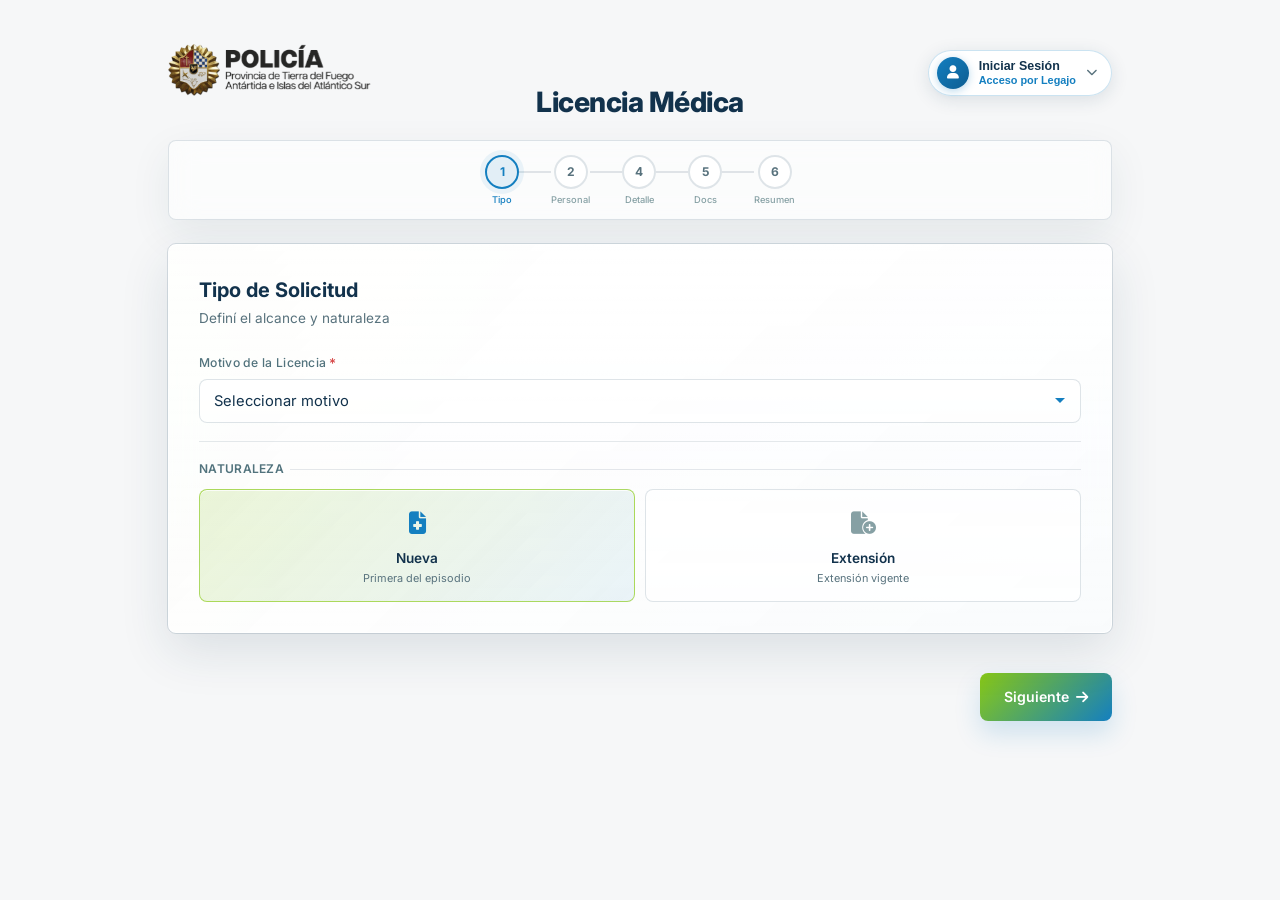
==== index_2.html @ b9293638 "feat: add user profile page and associated styles for managing authorized personnel" ====
<!DOCTYPE html>
<html lang="es">

<head>
    <meta charset="UTF-8">
    <meta name="viewport" content="width=device-width, initial-scale=1.0, maximum-scale=1.0, user-scalable=no">
    <title>Policia de Tierra del Fuego - Licencia Medica</title>
    <link rel="preconnect" href="https://fonts.googleapis.com">
    <link rel="preconnect" href="https://fonts.gstatic.com" crossorigin>
    <link
        href="https://fonts.googleapis.com/css2?family=Inter:ital,opsz,wght@0,14..32,100..900;1,14..32,100..900&display=swap"
        rel="stylesheet">
    <link rel="stylesheet" href="https://cdnjs.cloudflare.com/ajax/libs/font-awesome/6.5.0/css/all.min.css">
    <link rel="stylesheet" href="styles.css">
</head>

<body>
    <div class="bg-atm"></div>
    <div class="toast-c" id="toastC"></div>

    <div class="mod-ov" id="modOk">
        <div class="mod-bx">
            <div class="si"><i class="fas fa-check"></i></div>
            <h2>Solicitud Registrada</h2>
            <p>La licencia fue ingresada al sistema.</p>
            <div class="tr-num" id="trNum">LM-2025-00001</div>
            <p style="font-size:.75rem;margin-top:4px">Se notificará automáticamente al jefe de dependencia.</p>
            <button class="btn-p" onclick="resetApp()" style="width:100%;justify-content:center;margin-top:16px"><i
                    class="fas fa-plus"></i> Nueva Solicitud</button>
        </div>
    </div>

    <!-- ═══ MODAL LOGIN ═══ -->
    <div class="login-ov" id="modLogin">
        <div class="login-card">
            <div class="login-badge">
                <img src="img/escudo_oro.png" alt="Escudo Policía TDF">
            </div>
            <h2 style="font-size:1.3rem;font-weight:700;margin-bottom:4px">Acceso al Sistema</h2>
            <p style="font-size:0.8rem;color:var(--fg-muted);margin-bottom:20px">Policía de Tierra del Fuego</p>

            <form onsubmit="doLogin(event)" style="display:flex;flex-direction:column;gap:14px">
                <div class="fg" style="text-align:left">
                    <label>Número de Legajo <span class="rq">*</span></label>
                    <input type="text" id="loginLeg" placeholder="Ej: 12345" maxlength="8" inputmode="numeric" required>
                </div>
                <div class="fg" style="text-align:left">
                    <label>Contraseña <span class="rq">*</span></label>
                    <input type="password" id="loginPass" placeholder="••••••••" required>
                </div>
                <button type="submit" class="btn-p" style="width:100%;justify-content:center;margin-top:6px">
                    <i class="fas fa-right-to-bracket"></i> Iniciar Sesión
                </button>
            </form>

            <div class="divider" style="margin:18px 0 14px"></div>

            <button class="btn-s" onclick="demoLogin()" style="width:100%;justify-content:center;font-size:0.8rem">
                <i class="fas fa-bolt" style="color:var(--gold)"></i> Acceso Rápido Demo (Legajo 12345)
            </button>
            <button onclick="closeLoginModal()"
                style="background:transparent;border:none;color:var(--fg-muted);font-size:0.75rem;margin-top:12px;cursor:pointer">
                Continuar sin iniciar sesión
            </button>
        </div>
    </div>

    <!-- ═══ MODAL CAMBIAR CONTRASEÑA ═══ -->
    <div class="mod-ov" id="modPassword">
        <div class="mod-bx">
            <div class="mod-head">
                <h3><i class="fas fa-key" style="color:var(--gold)"></i> Cambiar Contraseña</h3>
                <button class="mod-close" onclick="closePasswordModal()"><i class="fas fa-times"></i></button>
            </div>
            <form onsubmit="savePassword(event)" style="display:flex;flex-direction:column;gap:12px;text-align:left">
                <div class="fg">
                    <label>Contraseña Actual <span class="rq">*</span></label>
                    <input type="password" id="pwCurr" required placeholder="••••••••">
                </div>
                <div class="fg">
                    <label>Nueva Contraseña <span class="rq">*</span></label>
                    <input type="password" id="pwNew" required placeholder="Mínimo 6 caracteres">
                </div>
                <div class="fg">
                    <label>Confirmar Nueva Contraseña <span class="rq">*</span></label>
                    <input type="password" id="pwConf" required placeholder="Repetir contraseña">
                </div>
                <div style="display:flex;gap:10px;justify-content:flex-end;margin-top:8px">
                    <button type="button" class="btn-s" onclick="closePasswordModal()">Cancelar</button>
                    <button type="submit" class="btn-p"><i class="fas fa-check"></i> Actualizar</button>
                </div>
            </form>
        </div>
    </div>

    <!-- ═══ MODAL MIS SOLICITUDES ═══ -->
    <div class="mod-ov" id="modRequests">
        <div class="mod-bx mod-lg">
            <div class="mod-head">
                <h3><i class="fas fa-folder-open" style="color:var(--gold)"></i> Mis Solicitudes de Licencia</h3>
                <button class="mod-close" onclick="closeMyRequestsModal()"><i class="fas fa-times"></i></button>
            </div>
            <p style="font-size:0.8rem;color:var(--fg-muted)">Historial de licencias tramitadas por tu legajo.</p>
            <div class="req-list" id="reqListContainer">
                <!-- Se puebla dinámicamente -->
            </div>
            <div style="display:flex;justify-content:flex-end;margin-top:16px">
                <button class="btn-s" onclick="closeMyRequestsModal()">Cerrar</button>
            </div>
        </div>
    </div>

    <div class="app">
        <header class="hdr">
            <!-- Izquierda: Escudo Policial -->
            <div class="hdr-left">
                <div class="hdr-shield">
                    <img src="img/escudo_oro.png" alt="Policía de Tierra del Fuego" class="shield-img">
                </div>
            </div>

            <!-- Centro: Título Licencia Médica -->
            <div class="hdr-center">
                <h1 class="hdr-title">Licencia Médica</h1>
            </div>

            <!-- Derecha: Botón de Usuario / Iniciar Sesión -->
            <div class="hdr-right">
                <div class="user-top-bar">
                    <button class="user-btn" id="btnUserMenu" onclick="toggleUserDropdown()"
                        aria-label="Menú de Usuario">
                        <div class="user-avatar" id="hdrUserAvatar"><i class="fas fa-user"></i></div>
                        <div class="user-info-text">
                            <span class="user-name" id="hdrUserName">Iniciar Sesión</span>
                            <span class="user-leg" id="hdrUserLeg">Acceso por Legajo</span>
                        </div>
                        <i class="fas fa-chevron-down user-arrow"></i>
                    </button>
                    <div class="user-dropdown" id="userDropdown">
                        <div class="ud-header">
                            <div class="ud-name" id="udName">Sin sesión activa</div>
                            <div class="ud-leg" id="udLeg">Ingresá tu legajo</div>
                        </div>
                        <div id="udMenuLogged" style="display:none">
                            <button class="ud-item" onclick="openPasswordModal()"><i class="fas fa-key"></i> Cambiar
                                Contraseña</button>
                            <button class="ud-item" onclick="openMyRequestsModal()"><i class="fas fa-folder-open"></i>
                                Mis
                                Solicitudes</button>
                            <div class="ud-divider"></div>
                            <button class="ud-item logout" onclick="doLogout()"><i
                                    class="fas fa-right-from-bracket"></i>
                                Cerrar Sesión</button>
                        </div>
                        <div id="udMenuGuest">
                            <button class="ud-item" onclick="openLoginModal()"><i class="fas fa-right-to-bracket"></i>
                                Iniciar Sesión</button>
                        </div>
                    </div>
                </div>
            </div>
        </header>

        <!-- Barra progreso mobile -->
        <div class="prog-bar" id="progBar">
            <div class="prog-top">
                <span class="prog-step" id="pS"><i class="fas fa-clipboard-list"></i> Tipo de Solicitud</span>
                <span class="prog-total" id="pT">1 / 6</span>
            </div>
            <div class="prog-track">
                <div class="prog-fill" id="pF" style="width:16.66%"></div>
            </div>
        </div>

        <!-- Stepper desktop -->
        <nav class="stepper" id="stepper" aria-label="Pasos">
            <div class="st-i act" data-step="1">
                <div class="st-c">1</div><span class="st-l">Tipo</span>
            </div>
            <div class="st-ln" data-line="1"></div>
            <div class="st-i" data-step="2">
                <div class="st-c">2</div><span class="st-l">Personal</span>
            </div>
            <div class="st-ln hid" data-line="2" id="lnTer"></div>
            <div class="st-i hid" data-step="3" id="sTer">
                <div class="st-c">3</div><span class="st-l">Tercero</span>
            </div>
            <div class="st-ln" data-line="3"></div>
            <div class="st-i" data-step="4">
                <div class="st-c">4</div><span class="st-l">Detalle</span>
            </div>
            <div class="st-ln" data-line="4"></div>
            <div class="st-i" data-step="5">
                <div class="st-c">5</div><span class="st-l">Docs</span>
            </div>
            <div class="st-ln" data-line="5"></div>
            <div class="st-i" data-step="6">
                <div class="st-c">6</div><span class="st-l">Resumen</span>
            </div>
        </nav>

        <!-- ═══ PASO 1 ═══ -->
        <section class="panel act" id="p1">
            <div class="card">
                <h2 class="card-t">Tipo de Solicitud</h2>
                <p class="card-s">Definí el alcance y naturaleza</p>
                <div class="fg" id="fgMotivo">
                    <label>Motivo de la Licencia <span class="rq">*</span></label>
                    <select id="sMotivo" onchange="onMotivoChange()">
                        <option value="">Seleccionar motivo</option>
                    </select>
                    <span class="em" id="eMotivo"><i class="fas fa-exclamation-circle"></i> Seleccioná un motivo</span>
                    <div id="helpMotivo"
                        style="display:none;font-size:0.8rem;color:var(--gold);margin-top:6px;align-items:center;gap:6px">
                        <i class="fas fa-info-circle"></i> <span></span>
                    </div>
                </div>
                <div class="divider"></div>
                <div class="sec-lbl">Naturaleza</div>
                <div class="rc-g">
                    <div class="rc sel" id="rcN" onclick="setNat('nueva')" tabindex="0" role="radio"
                        aria-checked="true">
                        <div class="rc-i"><i class="fas fa-file-medical"></i></div>
                        <h4>Nueva</h4>
                        <p>Primera del episodio</p>
                    </div>
                    <div class="rc" id="rcP" onclick="setNat('extension')" tabindex="0" role="radio"
                        aria-checked="false">
                        <div class="rc-i"><i class="fas fa-file-circle-plus"></i></div>
                        <h4>Extensión</h4>
                        <p>Extensión vigente</p>
                    </div>
                </div>
                <div class="cond" id="cProl">
                    <div class="fg"><label>Licencia Anterior a Extender <span class="rq">*</span></label>
                        <select id="nroLicAnt" onchange="onLicAntChange()">
                            <option value="">Seleccionar licencia vigente...</option>
                        </select>
                        <span class="em" id="eNroL"><i class="fas fa-exclamation-circle"></i> Seleccioná una licencia
                            vigente</span>
                    </div>
                </div>
            </div>
            <div class="nav-btns">
                <div class="spacer"></div><button class="btn-p" onclick="next(1)">Siguiente <i
                        class="fas fa-arrow-right"></i></button>
            </div>
        </section>

        <!-- ═══ PASO 2 ═══ -->
        <section class="panel" id="p2">
            <div class="card">
                <h2 class="card-t">Datos del Personal</h2>
                <p class="card-s">Información del efectivo policial</p>
                <div class="fgrid">
                    <div class="locked-info-banner">
                        <i class="fas fa-user-lock"></i>
                        <div>
                            <strong>Datos Institucionales Oficiales</strong>
                            <p>Los datos del personal provienen del Legajo Policial y no pueden modificarse.</p>
                        </div>
                    </div>
                    <div class="fg"><label>Legajo <i class="fas fa-lock"
                                style="color:var(--blue);font-size:0.7rem;margin-left:4px"
                                title="Dato oficial no modificable"></i> <span class="rq">*</span></label><input
                            type="text" id="sLeg" placeholder="Ej: 12345" maxlength="8" inputmode="numeric" readonly
                            tabindex="-1"><span class="em" id="eLeg"><i class="fas fa-exclamation-circle"></i>
                            Requerido</span></div>
                    <div class="fg"><label>Jerarquía <i class="fas fa-lock"
                                style="color:var(--blue);font-size:0.7rem;margin-left:4px"
                                title="Dato oficial no modificable"></i> <span class="rq">*</span></label><select
                            id="sGra" disabled>
                            <option value="">Seleccionar</option>
                        </select><span class="em" id="eGra"><i class="fas fa-exclamation-circle"></i> Requerido</span>
                    </div>
                    <div class="fg"><label>DNI <i class="fas fa-lock"
                                style="color:var(--blue);font-size:0.7rem;margin-left:4px"
                                title="Dato oficial no modificable"></i> <span class="rq">*</span></label><input
                            type="text" id="sDni" placeholder="Ej: 35123456" maxlength="10" inputmode="numeric" readonly
                            tabindex="-1"><span class="em" id="eDni"><i class="fas fa-exclamation-circle"></i>
                            Requerido</span></div>
                    <div class="fg full"><label>Apellido y Nombres <i class="fas fa-lock"
                                style="color:var(--blue);font-size:0.7rem;margin-left:4px"
                                title="Dato oficial no modificable"></i> <span class="rq">*</span></label><input
                            type="text" id="sNom" placeholder="Apellido, Nombres" autocomplete="name" readonly
                            tabindex="-1"><span class="em" id="eNom"><i class="fas fa-exclamation-circle"></i>
                            Requerido</span></div>
                    <div class="fg"><label>Teléfono <i class="fas fa-lock"
                                style="color:var(--blue);font-size:0.7rem;margin-left:4px"
                                title="Dato oficial no modificable"></i> <span class="rq">*</span></label><input
                            type="tel" id="sTel" placeholder="Ej: 2901 555-1234" inputmode="tel" autocomplete="tel"
                            readonly tabindex="-1"><span class="em" id="eTel"><i class="fas fa-exclamation-circle"></i>
                            Requerido</span></div>
                    <div class="fg"><label>Email <i class="fas fa-lock"
                                style="color:var(--blue);font-size:0.7rem;margin-left:4px"
                                title="Dato oficial no modificable"></i> <span class="rq">*</span></label><input
                            type="email" id="sEma" placeholder="correo@ejemplo.com" inputmode="email"
                            autocomplete="email" readonly tabindex="-1"><span class="em" id="eEma"><i
                                class="fas fa-exclamation-circle"></i> Requerido</span></div>
                    <div class="fg full"><label>Domicilio Real Constituido <i class="fas fa-lock"
                                style="color:var(--blue);font-size:0.7rem;margin-left:4px"
                                title="Dato oficial no modificable"></i> <span class="rq">*</span></label><input
                            type="text" id="sDir" placeholder="Calle, número, piso, depto" autocomplete="street-address"
                            readonly tabindex="-1"><span class="em" id="eDir"><i class="fas fa-exclamation-circle"></i>
                            Requerido</span></div>
                    <div class="fg full"><label>Lugar de Usufructo <span class="rq">*</span> <span class="rq"
                                style="font-weight:normal;font-size:0.75rem;color:var(--txt-s)">(Dirección constituida
                                para la licencia)</span></label><input type="text" id="sUsu"
                            placeholder="Calle, número, piso, depto donde cumplirá la licencia"><span class="em"
                            id="eUsu"><i class="fas fa-exclamation-circle"></i> Requerido</span></div>
                    <div class="fg"><label>Localidad</label><input type="text" id="sLoc" placeholder="Ej: Ushuaia">
                    </div>
                    <div class="fg"><label>Código Postal</label><input type="text" id="sCP" placeholder="Ej: V9410"
                            maxlength="10"></div>
                </div>
                <div class="divider"></div>
                <div class="fg" style="margin-bottom:0">
                    <label><i class="fas fa-building-shield"
                            style="color:var(--gold);margin-right:3px;font-size:.75rem"></i> Dependencia <span
                            class="rq">*</span></label>
                    <select id="sDep" onchange="onDep()">
                        <option value="">Seleccionar dependencia</option>
                    </select>
                    <span class="em" id="eDep"><i class="fas fa-exclamation-circle"></i> Requerido</span>
                    <div class="jefe-box" id="jBox" style="display:none">
                        <div class="jb-i"><i class="fas fa-user-tie"></i></div>
                        <div class="jb-n">
                            <div class="jb-lb">Jefe a notificar</div>
                            <div class="jb-nm" id="jNm">-</div>
                            <div class="jb-dp" id="jDp">-</div>
                        </div>
                    </div>
                </div>
            </div>
            <div class="nav-btns"><button class="btn-s" onclick="prev(2)"><i class="fas fa-arrow-left"></i>
                    Anterior</button><button class="btn-p" onclick="next(2)">Siguiente <i
                        class="fas fa-arrow-right"></i></button></div>
        </section>

        <!-- ═══ PASO 3 ═══ -->
        <section class="panel" id="p3">
            <div class="card">
                <h2 class="card-t">Datos del Tercero</h2>
                <p class="card-s">Persona a quien asistís (Atención Familiar)</p>

                <div class="alert warn" style="margin-bottom:20px; display:flex; align-items:flex-start; gap:12px; background:rgba(217,119,6,0.12); border:1px solid rgba(217,119,6,0.3); padding:14px 16px; border-radius:10px;">
                    <i class="fas fa-exclamation-triangle" style="color:#d97706; font-size:1.2rem; margin-top:2px;"></i>
                    <div style="font-size:0.85rem; color:var(--txt-p, #1e293b); line-height:1.4;">
                        <strong style="color:#b45309; display:block; margin-bottom:2px; font-weight:700;">IMPORTANTE:</strong>
                        Solo se contemplarán para la licencia por Atención Familiar aquellas personas previamente consignadas y declaradas.
                    </div>
                </div>

                <div class="fg"><label>Vínculo <span class="rq">*</span></label><select id="tVin">
                        <option value="">Seleccionar</option>
                        <option>Hijo/a</option>
                        <option>Esposo/a</option>
                        <option>Concubino/a</option>
                        <option>Padre</option>
                        <option>Madre</option>
                        <option>Hermano/a</option>
                        <option>Suegro/a</option>
                        <option>Nuera/Yerno</option>
                        <option>Otro</option>
                    </select><span class="em" id="eTV"><i class="fas fa-exclamation-circle"></i> Seleccioná</span></div>
                <div class="fg"><label>Nombre Completo <span class="rq">*</span></label><input type="text" id="tNom"
                        placeholder="Apellido, Nombres"><span class="em" id="eTN"><i
                            class="fas fa-exclamation-circle"></i> Requerido</span></div>
                <div class="fg"><label>DNI <span class="rq">*</span></label><input type="text" id="tDni"
                        placeholder="Ej: 35123456" maxlength="10" inputmode="numeric"><span class="em" id="eTD"><i
                            class="fas fa-exclamation-circle"></i> Requerido</span></div>
                <div class="fg"><label>Fecha de Nacimiento</label><input type="date" id="tFN"></div>
            </div>
            <div class="nav-btns"><button class="btn-s" onclick="prev(3)"><i class="fas fa-arrow-left"></i>
                    Anterior</button><button class="btn-p" onclick="next(3)">Siguiente <i
                        class="fas fa-arrow-right"></i></button></div>
        </section>

        <!-- ═══ PASO 4 ═══ -->
        <section class="panel" id="p4">
            <div class="card">
                <h2 class="card-t">Detalle de la Licencia</h2>
                <p class="card-s">Información clínica y períodos</p>
                <div class="fgrid">
                    <div class="fg"><label>Fecha Desde <span class="rq">*</span></label><input type="date"
                            id="lDes"><span class="em" id="eDes"><i class="fas fa-exclamation-circle"></i>
                            Requerido</span></div>
                    <div class="fg"><label>Fecha Hasta <span class="rq">*</span></label><input type="date"
                            id="lHas"><span class="em" id="eHas"><i class="fas fa-exclamation-circle"></i>
                            Requerido</span></div>
                    <div class="fg full"><label>Diagnóstico <span class="rq">*</span></label><input type="text"
                            id="lCie" placeholder="Ej: J06.9 - Infección aguda vías respiratorias"><span class="em"
                            id="eCie"><i class="fas fa-exclamation-circle"></i> Requerido</span></div>
                </div>
                <div class="divider"></div>
                <div class="chk" id="chkI" onclick="togI()" tabindex="0" role="checkbox" aria-checked="false">
                    <div class="ck-b"><i class="fas fa-check"></i></div>
                    <span><i class="fas fa-hospital" style="color:var(--danger);margin-right:3px;font-size:.8rem"></i>
                        Requiere internación</span>
                </div>
                <div class="cond" id="cInt">
                    <div class="fgrid">
                        <div class="fg"><label>Fecha Ingreso</label><input type="date" id="lFI"></div>
                        <div class="fg"><label>Sala / Piso</label><input type="text" id="lSal"
                                placeholder="Ej: Piso 3, Sala 12"></div>
                    </div>
                </div>
            </div>
            <div class="nav-btns"><button class="btn-s" onclick="prev(4)"><i class="fas fa-arrow-left"></i>
                    Anterior</button><button class="btn-p" onclick="next(4)">Siguiente <i
                        class="fas fa-arrow-right"></i></button></div>
        </section>

        <!-- ═══ PASO 5 ═══ -->
        <section class="panel" id="p5">
            <div class="card">
                <h2 class="card-t">Documentación</h2>
                <p class="card-s">Subí certificados y estudios</p>
                <div class="um">
                    <div>
                        <div class="us-t"><i class="fas fa-file-medical-alt"></i> Certificado Médico</div>
                        <div class="uz" id="zC" onclick="document.getElementById('fC').click()"
                            ondragover="dO(event,'zC')" ondragleave="dL(event,'zC')" ondrop="dD(event,'cert')"><input
                                type="file" id="fC" accept=".pdf,.jpg,.jpeg,.png" onchange="fS(event,'cert')" multiple>
                            <div class="uz-i"><i class="fas fa-cloud-upload-alt"></i></div>
                            <h4>Tocá para seleccionar</h4>
                            <p>PDF, JPG o PNG. Máx 10MB.</p>
                        </div>
                        <div class="fl-l" id="lC"></div>
                    </div>
                    <div class="divider" style="margin:16px 0"></div>
                    <div class="fg full" style="margin-bottom:0">
                        <label><i class="fas fa-link" style="color:var(--gold);margin-right:4px"></i> URL del Certificado Online <span class="rq">*</span> <span class="rq" style="font-weight:normal;font-size:0.75rem;color:var(--txt-s)">(Requerido si no se adjunta archivo)</span></label>
                        <input type="url" id="certUrl" placeholder="Ej: https://misalud.gob.ar/certificado/123456" autocomplete="off">
                        <span class="em" id="eCertUrl"><i class="fas fa-exclamation-circle"></i> Adjuntá el certificado o ingresá una URL válida</span>
                    </div>
                </div>
            </div>
            <div class="nav-btns"><button class="btn-s" onclick="prev(5)"><i class="fas fa-arrow-left"></i>
                    Anterior</button><button class="btn-p" onclick="next(5)">Siguiente <i
                        class="fas fa-arrow-right"></i></button></div>
        </section>

        <!-- ═══ PASO 6 ═══ -->
        <section class="panel" id="p6">
            <div class="card">
                <h2 class="card-t">Resumen</h2>
                <p class="card-s">Verificá antes de confirmar</p>
                <div id="sumC"></div>
            </div>
            <div class="nav-btns"><button class="btn-s" onclick="prev(6)"><i class="fas fa-arrow-left"></i>
                    Anterior</button><button class="btn-p" onclick="doSubmit()"><i class="fas fa-paper-plane"></i>
                    Confirmar y Enviar</button></div>
        </section>

    </div>

    <!-- Bottom bar mobile: duplica los botones del paso actual para acceso rapido -->
    <div class="bot-bar" id="botBar">
        <button class="btn-s" id="bPrev" onclick="prev(S.cur)" style="display:none"><i class="fas fa-arrow-left"></i>
            Anterior</button>
        <button class="btn-p" id="bNext" onclick="next(S.cur)">Siguiente <i class="fas fa-arrow-right"></i></button>
        <button class="btn-p" id="bSub" onclick="doSubmit()" style="display:none"><i class="fas fa-paper-plane"></i>
            Confirmar</button>
    </div>

    <script>
        /* ═══ DEPENDENCIAS, MOTIVOS, JERARQUÍAS, ESPECIALIDADES & LICENCIAS VIGENTES ═══ */
        let DEPS = [];
        let MOTIVOS = [];
        let JERARQUIAS = [];
        let ESPECIALIDADES = [];
        let LICENCIAS_VIGENTES = [
            { nro: "LM-2025-00123", motivo: "Enfermedad común", desde: "01/03/2025", hasta: "15/03/2025" },
            { nro: "LM-2025-00088", motivo: "Accidente de trabajo", desde: "20/02/2025", hasta: "10/03/2025" },
            { nro: "LM-2025-00045", motivo: "Atención grupo familiar", desde: "05/03/2025", hasta: "12/03/2025" }
        ];

        function renderLicenciasVigentes() {
            const sel = document.getElementById('nroLicAnt');
            if (!sel) return;
            sel.innerHTML = '<option value="">Seleccionar licencia vigente...</option>';
            LICENCIAS_VIGENTES.forEach(lic => {
                const o = document.createElement('option');
                o.value = lic.nro;
                o.textContent = `${lic.nro} — ${lic.motivo} (Vigente hasta ${lic.hasta})`;
                sel.appendChild(o);
            });
        }

        /* ═══ USUARIO & AUTENTICACIÓN ═══ */
        let CURRENT_USER = null;

        // Base de datos simulada para demostración
        const MOCK_USERS = {
            "12345": {
                legajo: "12345",
                grado: "Principal",
                nombre: "Pérez, Juan Carlos",
                dni: "35123456",
                cuil: "20-35123456-8",
                fechaNac: "1988-05-14",
                telefono: "2901 555-4321",
                email: "jcperez@policiatdf.gob.ar",
                domicilio: "Av. San Martín 450, Ushuaia",
                usufructo: "Av. San Martín 450, Ushuaia",
                obraSocial: "OSPF",
                nroAfiliado: "8845120",
                dependenciaId: 1
            }
        };

        function toggleUserDropdown() {
            const dropdown = document.getElementById('userDropdown');
            const btn = document.getElementById('btnUserMenu');
            dropdown.classList.toggle('show');
            btn.classList.toggle('active');
        }

        document.addEventListener('click', (e) => {
            const bar = document.querySelector('.user-top-bar');
            if (bar && !bar.contains(e.target)) {
                document.getElementById('userDropdown')?.classList.remove('show');
                document.getElementById('btnUserMenu')?.classList.remove('active');
            }
        });

        function openLoginModal() {
            document.getElementById('modLogin').classList.add('vis');
            document.getElementById('userDropdown').classList.remove('show');
        }

        function closeLoginModal() {
            document.getElementById('modLogin').classList.remove('vis');
        }

        function doLogin(e) {
            e.preventDefault();
            const leg = document.getElementById('loginLeg').value.trim();
            if (!leg) {
                toast('Ingresá tu número de legajo', 'er');
                return;
            }

            let user = MOCK_USERS[leg];
            if (!user) {
                user = {
                    legajo: leg,
                    grado: "Agente",
                    nombre: `Oficial (Legajo ${leg})`,
                    dni: `${leg}000`,
                    cuil: `20-${leg}000-9`,
                    fechaNac: "1990-01-01",
                    telefono: "2901 555-0000",
                    email: `legajo${leg}@policiatdf.gob.ar`,
                    domicilio: "Domicilio Registrado",
                    usufructo: "Domicilio Registrado",
                    obraSocial: "OSPF",
                    nroAfiliado: "100200",
                    dependenciaId: 1
                };
            }

            setSession(user);
            closeLoginModal();
            toast(`Bienvenido/a, ${user.nombre}`, 'ok');
        }

        function demoLogin() {
            document.getElementById('loginLeg').value = "12345";
            document.getElementById('loginPass').value = "123456";
            doLogin(new Event('submit'));
        }

        function setSession(user) {
            CURRENT_USER = user;
            updateUserHeaderUI();
            fillPersonalDataFromUser();
        }

        function doLogout() {
            CURRENT_USER = null;
            updateUserHeaderUI();
            document.getElementById('userDropdown').classList.remove('show');
            toast('Sesión cerrada correctamente', 'in');
        }

        function updateUserHeaderUI() {
            const btnAvatar = document.getElementById('hdrUserAvatar');
            const hdrName = document.getElementById('hdrUserName');
            const hdrLeg = document.getElementById('hdrUserLeg');
            const udName = document.getElementById('udName');
            const udLeg = document.getElementById('udLeg');
            const menuLogged = document.getElementById('udMenuLogged');
            const menuGuest = document.getElementById('udMenuGuest');

            if (CURRENT_USER) {
                hdrName.textContent = CURRENT_USER.nombre;
                hdrLeg.textContent = `Legajo: ${CURRENT_USER.legajo}`;
                udName.textContent = CURRENT_USER.nombre;
                udLeg.textContent = `${CURRENT_USER.grado} — Legajo ${CURRENT_USER.legajo}`;
                btnAvatar.innerHTML = `<i class="fas fa-user-check"></i>`;
                menuLogged.style.display = 'block';
                menuGuest.style.display = 'none';
            } else {
                hdrName.textContent = 'Iniciar Sesión';
                hdrLeg.textContent = 'Acceso por Legajo';
                udName.textContent = 'Sin sesión activa';
                udLeg.textContent = 'Ingresá tu legajo';
                btnAvatar.innerHTML = `<i class="fas fa-user"></i>`;
                menuLogged.style.display = 'none';
                menuGuest.style.display = 'block';
            }
        }

        function fillPersonalDataFromUser() {
            if (!CURRENT_USER) return;
            const setVal = (id, val) => {
                const el = document.getElementById(id);
                if (el && val) el.value = val;
            };

            setVal('sLeg', CURRENT_USER.legajo);
            setVal('sGra', CURRENT_USER.grado);
            setVal('sDni', CURRENT_USER.dni);
            setVal('sNom', CURRENT_USER.nombre);
            setVal('sTel', CURRENT_USER.telefono);
            setVal('sEma', CURRENT_USER.email);
            setVal('sDir', CURRENT_USER.domicilio);
            setVal('sUsu', CURRENT_USER.usufructo);
            if (CURRENT_USER.dependenciaId) {
                const sDep = document.getElementById('sDep');
                if (sDep) {
                    sDep.value = CURRENT_USER.dependenciaId;
                    onDep();
                }
            }
        }


        /* ═══ MODAL CONTRASEÑA ═══ */
        function openPasswordModal() {
            if (!CURRENT_USER) {
                openLoginModal();
                return;
            }
            document.getElementById('userDropdown').classList.remove('show');
            document.getElementById('pwCurr').value = '';
            document.getElementById('pwNew').value = '';
            document.getElementById('pwConf').value = '';
            document.getElementById('modPassword').classList.add('vis');
        }

        function closePasswordModal() {
            document.getElementById('modPassword').classList.remove('vis');
        }

        function savePassword(e) {
            e.preventDefault();
            const pNew = document.getElementById('pwNew').value;
            const pConf = document.getElementById('pwConf').value;

            if (pNew.length < 6) {
                toast('La contraseña debe tener al menos 6 caracteres', 'er');
                return;
            }
            if (pNew !== pConf) {
                toast('Las contraseñas no coinciden', 'er');
                return;
            }
            closePasswordModal();
            toast('Contraseña modificada correctamente', 'ok');
        }

        /* ═══ MODAL MIS SOLICITUDES ═══ */
        function openMyRequestsModal() {
            if (!CURRENT_USER) {
                openLoginModal();
                return;
            }
            document.getElementById('userDropdown').classList.remove('show');
            const container = document.getElementById('reqListContainer');
            container.innerHTML = `
                <div class="req-item">
                    <div>
                        <div class="req-id">LM-2025-00123</div>
                        <div class="req-sub">Enfermedad común • 5 días</div>
                    </div>
                    <span class="badge gn"><i class="fas fa-check"></i> Aprobada</span>
                </div>
                <div class="req-item">
                    <div>
                        <div class="req-id">LM-2025-00456</div>
                        <div class="req-sub">Atención familiar • 3 días</div>
                    </div>
                    <span class="badge am"><i class="fas fa-clock"></i> En revisión</span>
                </div>
            `;
            document.getElementById('modRequests').classList.add('vis');
        }

        function closeMyRequestsModal() {
            document.getElementById('modRequests').classList.remove('vis');
        }

        /* ═══ ESTADO ═══ */
        const S = { cur: 1, tipo: 'propia', motivo: '', nat: 'nueva', intern: false, jefe: null, arch: { cert: [], est: [], rec: [] } };
        const SL = { 1: { i: 'fa-clipboard-list', l: 'Tipo de Solicitud' }, 2: { i: 'fa-id-badge', l: 'Datos del Personal' }, 3: { i: 'fa-people-arrows', l: 'Datos del Tercero' }, 4: { i: 'fa-notes-medical', l: 'Detalle de la Licencia' }, 5: { i: 'fa-paperclip', l: 'Documentacion' }, 6: { i: 'fa-check-double', l: 'Resumen y Envio' } };
        /* ═══ INIT ═══ */
        (async function () {
            const sDep = document.getElementById('sDep');
            const sMot = document.getElementById('sMotivo');
            const sGra = document.getElementById('sGra');
            const sEsp = document.getElementById('lEsp');

            const renderDeps = () => {
                sDep.innerHTML = '<option value="">Seleccionar dependencia</option>';
                DEPS.forEach(d => {
                    const o = document.createElement('option');
                    o.value = d.id;
                    o.textContent = d.nombre;
                    sDep.appendChild(o);
                });
            };

            const renderMotivos = () => {
                sMot.innerHTML = '<option value="">Seleccionar motivo</option>';
                MOTIVOS.forEach(m => {
                    const o = document.createElement('option');
                    o.value = m.nombre;
                    o.textContent = m.nombre;
                    sMot.appendChild(o);
                });
            };

            const renderJerarquias = () => {
                sGra.innerHTML = '<option value="">Seleccionar</option>';
                JERARQUIAS.forEach(j => {
                    const o = document.createElement('option');
                    o.value = j.nombre;
                    o.textContent = j.nombre;
                    sGra.appendChild(o);
                });
            };

            const renderEspecialidades = () => {
                sEsp.innerHTML = '<option value="">Seleccionar</option>';
                ESPECIALIDADES.forEach(e => {
                    const o = document.createElement('option');
                    o.value = e.nombre;
                    o.textContent = e.nombre;
                    sEsp.appendChild(o);
                });
            };

            try {
                const resDeps = await fetch('json/dependencias.json');
                if (resDeps.ok) {
                    DEPS = await resDeps.json();
                    console.log('Dependencias cargadas dinámicamente.');
                }
            } catch (err) {
                console.warn('No se pudo cargar json/dependencias.json:', err);
            }

            try {
                const resMot = await fetch('json/motivos.json');
                if (resMot.ok) {
                    MOTIVOS = await resMot.json();
                    console.log('Motivos cargados dinámicamente.');
                }
            } catch (err) {
                console.warn('No se pudo cargar json/motivos.json:', err);
            }

            try {
                const resGra = await fetch('json/jerarquias.json');
                if (resGra.ok) {
                    JERARQUIAS = await resGra.json();
                    console.log('Jerarquías cargadas dinámicamente.');
                }
            } catch (err) {
                console.warn('No se pudo cargar json/jerarquias.json:', err);
            }

            try {
                const resEsp = await fetch('json/especialidades.json');
                if (resEsp.ok) {
                    ESPECIALIDADES = await resEsp.json();
                    console.log('Especialidades cargadas dinámicamente.');
                }
            } catch (err) {
                console.warn('No se pudo cargar json/especialidades.json:', err);
            }

            renderDeps();
            renderMotivos();
            renderJerarquias();
            renderEspecialidades();
            renderLicenciasVigentes();
            updateUserHeaderUI();
            updVis();
            updBot();
        })();

        /* ═══ PASO 1 ═══ */
        function onMotivoChange() { 
            const m = document.getElementById('sMotivo').value; 
            S.motivo = m; 
            const norm = m.toLowerCase().normalize("NFD").replace(/[\u0300-\u036f]/g, "");
            S.tipo = (norm.includes('atencion familiar') || norm.includes('atencion a familiar')) ? 'atendible' : 'propia'; 
            updVis(); 
        }
        function onEspChange() { const v = document.getElementById('lEsp').value; const c = document.getElementById('cEspOtra'); if (v === 'Otra') { c.classList.add('vis'); } else { c.classList.remove('vis'); document.getElementById('lEspOtra').value = ''; } }
        function setTipo(t) { S.tipo = t; updVis(); }
        function setNat(n) {
            if (n === 'prolongacion') n = 'extension';
            S.nat = n;
            document.getElementById('rcN').classList.toggle('sel', n === 'nueva');
            document.getElementById('rcP').classList.toggle('sel', n === 'extension');
            document.getElementById('rcN').setAttribute('aria-checked', n === 'nueva');
            document.getElementById('rcP').setAttribute('aria-checked', n === 'extension');
            const c = document.getElementById('cProl');
            const sMot = document.getElementById('sMotivo');
            const helpMot = document.getElementById('helpMotivo');
            if (n === 'extension') {
                c.classList.add('vis');
                if (document.getElementById('nroLicAnt').value) onLicAntChange();
            } else {
                c.classList.remove('vis');
                document.getElementById('nroLicAnt').value = '';
                if (sMot) sMot.disabled = false;
                if (helpMot) helpMot.style.display = 'none';
            }
        }
        function onLicAntChange() {
            const val = document.getElementById('nroLicAnt').value;
            const sMot = document.getElementById('sMotivo');
            const helpMot = document.getElementById('helpMotivo');
            if (!val) {
                if (helpMot) helpMot.style.display = 'none';
                if (sMot) sMot.disabled = false;
                return;
            }
            const lic = LICENCIAS_VIGENTES.find(l => l.nro === val);
            if (lic) {
                let opt = Array.from(sMot.options).find(o => o.value === lic.motivo);
                if (!opt) {
                    opt = document.createElement('option');
                    opt.value = lic.motivo;
                    opt.textContent = lic.motivo;
                    sMot.appendChild(opt);
                }
                sMot.value = lic.motivo;
                sMot.disabled = true;
                onMotivoChange();
                if (helpMot) {
                    helpMot.querySelector('span').textContent = `Motivo asignado automáticamente según la licencia a extender ${lic.nro}: "${lic.motivo}"`;
                    helpMot.style.display = 'flex';
                }
            }
        }
        function togI() { S.intern = !S.intern; const e = document.getElementById('chkI'); e.classList.toggle('ck', S.intern); e.setAttribute('aria-checked', S.intern); const c = document.getElementById('cInt'); if (S.intern) c.classList.add('vis'); else { c.classList.remove('vis'); document.getElementById('lFI').value = ''; document.getElementById('lSal').value = ''; } }
        function updVis() { const a = S.tipo === 'atendible'; document.getElementById('sTer').classList.toggle('hid', !a); document.getElementById('lnTer').classList.toggle('hid', !a); updStep(); updProg(); }

        /* ═══ DEPENDENCIA → JEFE ═══ */
        function onDep() { const id = parseInt(document.getElementById('sDep').value); const b = document.getElementById('jBox'); if (!id) { b.style.display = 'none'; S.jefe = null; return; } const d = DEPS.find(x => x.id === id); if (d) { S.jefe = d; document.getElementById('jNm').textContent = d.jefe; document.getElementById('jDp').textContent = d.nombre + ' — ' + d.email; b.style.display = 'flex'; } }

        /* ═══ NAVEGACION ═══ */
        function isAtt() { return S.tipo === 'atendible'; }
        function next(f) { if (!val(f)) return; let n = f + 1; if (f === 2 && !isAtt()) n = 4; go(n); }
        function prev(f) { let p = f - 1; if (f === 4 && !isAtt()) p = 2; go(p); }
        function go(s) { document.getElementById('p' + S.cur).classList.remove('act'); S.cur = s; document.getElementById('p' + s).classList.add('act'); updProg(); updStep(); updBot(); if (s === 6) genSum(); window.scrollTo({ top: 0, behavior: 'smooth' }); }
        function goD(s) { document.getElementById('p' + S.cur).classList.remove('act'); S.cur = s; document.getElementById('p' + s).classList.add('act'); updProg(); updStep(); updBot(); window.scrollTo({ top: 0, behavior: 'smooth' }); }

        function updProg() { const tot = isAtt() ? 6 : 5; const rn = gRN(S.cur); document.getElementById('pF').style.width = Math.round(rn / tot * 100) + '%'; document.getElementById('pT').textContent = rn + ' / ' + tot; const info = SL[S.cur]; document.getElementById('pS').innerHTML = '<i class="fas ' + info.i + '"></i> ' + info.l; }
        function gRN(s) { let n = 0; for (let i = 1; i <= s; i++) { const e = document.querySelector('.st-i[data-step="' + i + '"]'); if (!e.classList.contains('hid')) n++; } return n; }

        function updStep() {
            document.querySelectorAll('.st-i').forEach(e => { const s = +e.dataset.step; e.classList.remove('act', 'done'); if (e.classList.contains('hid')) return; if (s === S.cur) { e.classList.add('act'); e.querySelector('.st-c').textContent = gRN(s); } else if (s < S.cur) { e.classList.add('done'); e.querySelector('.st-c').innerHTML = '<i class="fas fa-check"></i>'; } else { e.querySelector('.st-c').textContent = gRN(s); } });
            document.querySelectorAll('.st-ln').forEach(l => { const n = +l.dataset.line; l.classList.remove('done'); if (l.classList.contains('hid')) return; if (n < S.cur) l.classList.add('done'); });
        }

        function updBot() { const bp = document.getElementById('bPrev'), bn = document.getElementById('bNext'), bs = document.getElementById('bSub'); bp.style.display = S.cur > 1 ? 'flex' : 'none'; if (S.cur === 6) { bn.style.display = 'none'; bs.style.display = 'flex'; } else { bn.style.display = 'flex'; bs.style.display = 'none'; } }

        /* ═══ VALIDACIONES ═══ */
        function clrE() { document.querySelectorAll('.em').forEach(e => e.classList.remove('vis')); document.querySelectorAll('.err').forEach(e => e.classList.remove('err')); }
        function sE(iid, eid) { const i = document.getElementById(iid); const e = document.getElementById(eid); if (i) i.classList.add('err'); if (e) e.classList.add('vis'); }
        function val(s) {
            clrE(); let o = true;
            if (s === 1) {
                if (S.nat === 'extension' || S.nat === 'prolongacion') {
                    if (!document.getElementById('nroLicAnt').value.trim()) {
                        sE('nroLicAnt', 'eNroL');
                        o = false;
                    } else if (!S.motivo) {
                        onLicAntChange();
                    }
                } else {
                    if (!document.getElementById('sMotivo').value) {
                        sE('sMotivo', 'eMotivo');
                        o = false;
                    }
                }
            }
            if (s === 2) { if (!document.getElementById('sLeg').value.trim()) sE('sLeg', 'eLeg'), o = false; if (!document.getElementById('sGra').value) sE('sGra', 'eGra'), o = false; if (!document.getElementById('sDni').value.trim()) sE('sDni', 'eDni'), o = false; if (!document.getElementById('sNom').value.trim()) sE('sNom', 'eNom'), o = false; if (!document.getElementById('sTel').value.trim()) sE('sTel', 'eTel'), o = false; if (!document.getElementById('sEma').value.trim()) sE('sEma', 'eEma'), o = false; if (!document.getElementById('sDir').value.trim()) sE('sDir', 'eDir'), o = false; if (!document.getElementById('sUsu').value.trim()) sE('sUsu', 'eUsu'), o = false; if (!document.getElementById('sDep').value) sE('sDep', 'eDep'), o = false; }
            if (s === 3) { if (!document.getElementById('tVin').value) sE('tVin', 'eTV'), o = false; if (!document.getElementById('tNom').value.trim()) sE('tNom', 'eTN'), o = false; if (!document.getElementById('tDni').value.trim()) sE('tDni', 'eTD'), o = false; }
            if (s === 4) { if (!document.getElementById('lDes').value) sE('lDes', 'eDes'), o = false; if (!document.getElementById('lHas').value) sE('lHas', 'eHas'), o = false; const d = document.getElementById('lDes').value, h = document.getElementById('lHas').value; if (d && h && h < d) { sE('lHas', 'eHas'); document.getElementById('eHas').innerHTML = '<i class="fas fa-exclamation-circle"></i> Debe ser posterior'; o = false; } if (!document.getElementById('lCie').value.trim()) sE('lCie', 'eCie'), o = false; }
            if (s === 5) {
                const hasCert = S.arch.cert.length > 0;
                const certUrl = document.getElementById('certUrl')?.value.trim();
                if (!hasCert && !certUrl) {
                    sE('certUrl', 'eCertUrl');
                    toast('Adjuntá el certificado o ingresá la URL del certificado online', 'er');
                    o = false;
                }
            }
            if (!o) toast('Completá los campos obligatorios', 'er'); return o;
        }

        /* ═══ UPLOAD ═══ */
        const MX = 10 * 1024 * 1024, ALW = ['application/pdf', 'image/jpeg', 'image/jpg', 'image/png'];
        function dO(e, z) { e.preventDefault(); document.getElementById(z).classList.add('dov'); }
        function dL(e, z) { e.preventDefault(); document.getElementById(z).classList.remove('dov'); }
        function dD(e, c) { e.preventDefault(); const z = 'z' + c.charAt(0).toUpperCase() + c.slice(1); document.getElementById(z).classList.remove('dov'); pF(e.dataTransfer.files, c); }
        function fS(e, c) { pF(e.target.files, c); e.target.value = ''; }
        function pF(files, cat) { let a = 0; for (const f of files) { if (!ALW.includes(f.type)) { toast('"' + f.name + '" formato no válido', 'er'); continue; } if (f.size > MX) { toast('"' + f.name + '" supera 10MB', 'er'); continue; } if (S.arch[cat].some(x => x.name === f.name && x.size === f.size)) { toast('"' + f.name + '" ya cargado', 'in'); continue; } S.arch[cat].push({ name: f.name, size: f.size, type: f.type, file: f }); a++; } if (a) { rF(cat); toast(a + ' archivo(s) cargado(s)', 'ok'); } }
        function rmF(c, i) { S.arch[c].splice(i, 1); rF(c); }
        function rF(cat) { const m = { cert: 'lC', est: 'lE', rec: 'lR' }; const l = document.getElementById(m[cat]); l.innerHTML = ''; S.arch[cat].forEach((f, i) => { const ext = f.name.split('.').pop().toUpperCase(); const ic = ext === 'PDF' ? 'fa-file-pdf' : 'fa-file-image'; l.innerHTML += `<div class="fl-i"><div class="fi-ic"><i class="fas ${ic}"></i></div><div class="fi-n"><div class="fi-nm">${esc(f.name)}</div><div class="fi-sz">${fSz(f.size)}</div></div><button class="fi-rm" onclick="rmF('${cat}',${i})" aria-label="Eliminar"><i class="fas fa-times"></i></button></div>`; }); }
        function fSz(b) { return b < 1024 ? b + ' B' : b < 1048576 ? (b / 1024).toFixed(1) + ' KB' : (b / 1048576).toFixed(1) + ' MB'; }
        function esc(s) { const d = document.createElement('div'); d.textContent = s; return d.innerHTML; }

        /* ═══ RESUMEN ═══ */
        function genSum() {
            const c = document.getElementById('sumC'); let h = '';
            const motText = S.motivo || 'No informado';
            const dep = DEPS.find(d => d.id === +v('sDep'));
            const depEmail = dep ? dep.email : 'dependencia@policiatdf.gob.ar';
            const depJefe = dep ? dep.jefe : 'Jefe de Dependencia';

            h += `
            <div style="display:flex;flex-direction:column;gap:20px">
                <!-- ═══ 1. NOTIFICACION PARA LA DEPENDENCIA ═══ -->
                <div class="ss">
                    <div class="ss-h">
                        <h4><i class="fas fa-building-shield" style="color:var(--gold)"></i> 1. Notificación para la Dependencia</h4>
                        <span class="badge" style="background:rgba(212,175,55,0.15);color:var(--gold);border:1px solid rgba(212,175,55,0.3)"><i class="fas fa-envelope"></i> ${esc(depEmail)}</span>
                    </div>
                    <div class="ss-b">
                        <div style="display:flex;flex-direction:column;gap:12px;background:var(--bg-elevated, #f8fafc);padding:18px;border-radius:12px;border:1px solid var(--border,#cbd5e1);box-shadow: 0 1px 3px rgba(0,0,0,0.05);">
                            
                            <!-- 1. Apellido y Nombres (Nivel de lectura MÁS GRANDE) -->
                            <div>
                                <div style="font-size: 1.35rem; font-weight: 800; color: #0f172a; letter-spacing: 0.5px; text-transform: uppercase;">
                                    ${esc(v('sNom')) || 'APELLIDO Y NOMBRES'}
                                </div>
                            </div>
                            
                            <!-- 2. Número de Legajo (Un poco más pequeño que el nivel 4) -->
                            <div>
                                <span style="font-size: 0.8rem; font-weight: 600; color: #475569; letter-spacing: 0.3px;">
                                    <i class="fas fa-id-card" style="margin-right:4px;color:#0284c7"></i> Legajo N°: <strong style="color:#0f172a;font-size:0.82rem">${esc(v('sLeg')) || '-'}</strong>
                                </span>
                            </div>
                            
                            <!-- 3. Período de la Licencia (Nivel de lectura MÁS GRANDE) -->
                            <div style="margin: 4px 0;">
                                <div style="font-size: 1.25rem; font-weight: 700; color: #0284c7; background: #e0f2fe; border: 1px solid #93c5fd; padding: 10px 16px; border-radius: 10px; display: inline-flex; align-items: center; gap: 10px;">
                                    <i class="fas fa-calendar-alt"></i>
                                    <span>Desde ${fD(v('lDes')) || '--/--/----'} hasta ${fD(v('lHas')) || '--/--/----'}</span>
                                </div>
                            </div>
                            
                            <!-- 4. Motivo de la Licencia (Nivel 4 de referencia - mediano) -->
                            <div>
                                <span style="font-size: 0.95rem; font-weight: 600; color: #334155; display: inline-flex; align-items: center; gap: 6px;">
                                    <i class="fas fa-notes-medical" style="color:#d97706"></i> Motivo: <span style="color:#0f172a;font-weight:700">${esc(motText)}</span>
                                </span>
                            </div>
                            
                            <!-- 5. Lugar de Usufructo (Nivel complementario) -->
                            <div style="font-size: 0.85rem; color: #475569; line-height: 1.4; border-top: 1px dashed #cbd5e1; padding-top: 10px; margin-top: 2px;">
                                <i class="fas fa-location-dot" style="color:#dc2626;margin-right:4px"></i> <strong>Lugar de Usufructo:</strong> ${esc(v('sUsu')) || 'No informado'}${v('sLoc') ? ', ' + esc(v('sLoc')) : ''}${v('sCP') ? ' (CP ' + esc(v('sCP')) + ')' : ''}
                            </div>
                            
                        </div>
                    </div>
                </div>

                <!-- ═══ 2. NOTIFICACION PARA BIENESTAR POLICIAL ═══ -->
                <div class="ss">
                    <div class="ss-h">
                        <h4><i class="fas fa-hospital-user" style="color:var(--blue)"></i> 2. Informe Completo para Bienestar Policial</h4>
                        <span class="badge gn"><i class="fas fa-envelope"></i> bienestarpolicial@policiatdf.gob.ar</span>
                    </div>
                    <div class="ss-b">
                        <p style="font-size:0.75rem;color:var(--fg-muted);margin-bottom:12px"><i class="fas fa-lock"></i> Reporte clínico e institucional confidencial completo para Auditoría Médica y Bienestar Policial.</p>
                        <div class="ss-g">
                            <div class="sf"><span class="sl">Legajo</span><span class="sv">${v('sLeg')}</span></div>
                            <div class="sf"><span class="sl">Jerarquía</span><span class="sv">${v('sGra')}</span></div>
                            <div class="sf"><span class="sl">DNI</span><span class="sv">${v('sDni')}</span></div>
                            <div class="sf fu"><span class="sl">Nombre</span><span class="sv">${v('sNom')}</span></div>
                            <div class="sf"><span class="sl">Teléfono</span><span class="sv">${v('sTel')}</span></div>
                            <div class="sf"><span class="sl">Email</span><span class="sv">${v('sEma')}</span></div>
                            <div class="sf fu"><span class="sl">Dom. Real</span><span class="sv">${v('sDir') || emp()}</span></div>
                            <div class="sf fu"><span class="sl">Lugar Usufructo</span><span class="sv">${v('sUsu') || emp()}</span></div>
                            <div class="sf fu"><span class="sl">Dependencia</span><span class="sv">${dep ? dep.nombre : emp()}</span></div>
                            <div class="sf fu"><span class="sl">Jefe a Notificar</span><span class="sv" style="color:var(--gold)">${dep ? dep.jefe + ' (' + dep.email + ')' : emp()}</span></div>
                            ${isAtt() ? `<div class="sf"><span class="sl">Tercero Vínculo</span><span class="sv">${v('tVin')}</span></div><div class="sf"><span class="sl">Tercero DNI</span><span class="sv">${v('tDni')}</span></div><div class="sf fu"><span class="sl">Tercero Nombre</span><span class="sv">${v('tNom')}</span></div><div class="sf fu"><span class="sl">Tercero Diagnóstico</span><span class="sv">${v('tDiag')}</span></div>` : ''}
                            <div class="sf"><span class="sl">Desde</span><span class="sv">${fD(v('lDes'))}</span></div>
                            <div class="sf"><span class="sl">Hasta</span><span class="sv">${fD(v('lHas'))}</span></div>
                            <div class="sf fu"><span class="sl">CIE-10 Diagnóstico</span><span class="sv">${v('lCie')}</span></div>
                            <div class="sf fu"><span class="sl">Internación</span><span class="sv">${S.intern ? 'Sí' : 'No'}</span></div>
                            ${S.intern ? `<div class="sf"><span class="sl">Fec. Ingreso</span><span class="sv">${fD(v('lFI')) || emp()}</span></div><div class="sf"><span class="sl">Sala</span><span class="sv">${v('lSal') || emp()}</span></div>` : ''}
                            <div class="sf fu"><span class="sl">Certificado / URL</span><span class="sv">${v('certUrl') ? esc(v('certUrl')) : (S.arch.cert.length ? S.arch.cert.map(f => f.name).join(', ') : emp())}</span></div>
                        </div>
                    </div>
                </div>
            </div>`;

            c.innerHTML = h;
        }
        function v(id) { const e = document.getElementById(id); return e ? e.value.trim() : ''; }
        function fD(s) { if (!s) return ''; const p = s.split('-'); return p.length === 3 ? p[2] + '/' + p[1] + '/' + p[0] : s; }
        function emp() { return '<span class="empty">No informado</span>'; }

        /* ═══ ENVIO ═══ */
        function doSubmit() {
            const y = new Date().getFullYear();
            const r = String(Math.floor(Math.random() * 99999) + 1).padStart(5, '0');
            const dep = DEPS.find(d => d.id === +v('sDep'));
            const depEmail = dep ? dep.email : 'dependencia@policiatdf.gob.ar';

            document.getElementById('trNum').textContent = 'LM-' + y + '-' + r;
            
            const modBx = document.querySelector('#modOk .mod-bx');
            if (modBx) {
                let infoExtra = document.getElementById('modOkEmails');
                if (!infoExtra) {
                    infoExtra = document.createElement('div');
                    infoExtra.id = 'modOkEmails';
                    infoExtra.style.cssText = 'font-size:0.75rem;background:rgba(255,255,255,0.05);padding:10px 14px;border-radius:8px;margin-top:12px;text-align:left;display:flex;flex-direction:column;gap:6px;border:1px solid rgba(255,255,255,0.1)';
                    modBx.insertBefore(infoExtra, modBx.querySelector('button'));
                }
                infoExtra.innerHTML = `
                    <div style="color:var(--fg-muted);font-weight:600;margin-bottom:2px">Notificaciones enviadas:</div>
                    <div><i class="fas fa-envelope" style="color:var(--blue);margin-right:6px"></i> <strong>Bienestar Policial:</strong> bienestarpolicial@policiatdf.gob.ar</div>
                    <div><i class="fas fa-envelope" style="color:var(--gold);margin-right:6px"></i> <strong>Dependencia:</strong> ${esc(depEmail)}</div>
                `;
            }

            document.getElementById('modOk').classList.add('vis');
            toast('Notificaciones enviadas a Bienestar Policial y a la Dependencia', 'ok');
        }
        function resetApp() { document.getElementById('modOk').classList.remove('vis'); S.cur = 1; S.tipo = 'propia'; S.motivo = ''; S.nat = 'nueva'; S.intern = false; S.jefe = null; S.arch = { cert: [], est: [], rec: [] }; setNat('nueva'); document.getElementById('chkI').classList.remove('ck'); document.getElementById('cProl').classList.remove('vis'); document.getElementById('cInt').classList.remove('vis'); document.getElementById('cEspOtra').classList.remove('vis'); document.getElementById('jBox').style.display = 'none'; if (document.getElementById('sMotivo')) document.getElementById('sMotivo').disabled = false; if (document.getElementById('helpMotivo')) document.getElementById('helpMotivo').style.display = 'none'; document.querySelectorAll('input:not([type="file"]),select,textarea').forEach(e => e.value = ''); rF('cert'); rF('est'); rF('rec'); clrE(); document.querySelectorAll('.panel').forEach(p => p.classList.remove('act')); document.getElementById('p1').classList.add('act'); updVis(); updProg(); updStep(); updBot(); window.scrollTo({ top: 0, behavior: 'smooth' }); }

        /* ═══ TOASTS ═══ */
        function toast(msg, type) { const c = document.getElementById('toastC'); const ic = { ok: 'fa-check-circle', er: 'fa-exclamation-triangle', in: 'fa-info-circle' }; const t = document.createElement('div'); t.className = 'toast ' + type; t.innerHTML = '<i class="fas ' + (ic[type] || ic.in) + '"></i> ' + msg; c.appendChild(t); setTimeout(() => { t.style.animation = 'tO .3s ease forwards'; setTimeout(() => t.remove(), 300); }, 3500); }


        /* Teclado */
        document.querySelectorAll('[role="switch"],[role="checkbox"],[role="radio"]').forEach(el => { el.addEventListener('keydown', e => { if (e.key === ' ' || e.key === 'Enter') { e.preventDefault(); el.click(); } }); });
    </script>
</body>

</html>
---- styles.css ----
:root {
    --bg: #080d0b;
    --bg-card: #111c16;
    --bg-input: #0b1410;
    --fg: #e2ece6;
    --fg-muted: #6d9480;
    --fg-dim: #3d5e4e;
    --accent: #2dd4a0;
    --accent-hover: #5eead4;
    --accent-glow: rgba(45, 212, 160, .12);
    --accent-soft: rgba(45, 212, 160, .06);
    --gold: #d4a72d;
    --gold-soft: rgba(212, 167, 45, .08);
    --gold-border: rgba(212, 167, 45, .2);
    --danger: #ef4444;
    --danger-soft: rgba(239, 68, 68, .1);
    --warning: #f59e0b;
    --warning-soft: rgba(245, 158, 11, .08);
    --border: #1a2e24;
    --radius: 14px;
    --radius-sm: 10px;
    --radius-lg: 18px;
    --shadow: 0 2px 16px rgba(0, 0, 0, .3);
    --tr: .25s cubic-bezier(.4, 0, .2, 1);
    --safe-b: env(safe-area-inset-bottom, 0px);
}

*,
*::before,
*::after {
    box-sizing: border-box;
    margin: 0;
    padding: 0
}

html {
    font-size: 16px;
    -webkit-tap-highlight-color: transparent
}

body {
    font-family: 'Inter', sans-serif;
    background: var(--bg);
    color: var(--fg);
    min-height: 100dvh;
    overflow-x: hidden;
    line-height: 1.55
}

.bg-atm {
    position: fixed;
    inset: 0;
    z-index: 0;
    pointer-events: none
}

.bg-atm::before {
    content: '';
    position: absolute;
    top: -20%;
    left: -15%;
    width: 400px;
    height: 400px;
    background: radial-gradient(circle, rgba(45, 212, 160, .05) 0%, transparent 70%);
    animation: b1 20s ease-in-out infinite
}

.bg-atm::after {
    content: '';
    position: absolute;
    bottom: -15%;
    right: -15%;
    width: 350px;
    height: 350px;
    background: radial-gradient(circle, rgba(212, 167, 45, .03) 0%, transparent 70%);
    animation: b2 26s ease-in-out infinite
}

@keyframes b1 {

    0%,
    100% {
        transform: translate(0, 0) scale(1)
    }

    50% {
        transform: translate(50px, 40px) scale(1.08)
    }
}

@keyframes b2 {

    0%,
    100% {
        transform: translate(0, 0)
    }

    50% {
        transform: translate(-40px, -50px) scale(1.1)
    }
}

.app {
    position: relative;
    z-index: 1;
    max-width: 960px;
    margin: 0 auto;
    padding: 0 16px 100px
}

/* Header */
.hdr {
    display: flex;
    align-items: center;
    justify-content: space-between;
    padding: 16px 0;
    margin-bottom: 24px;
    width: 100%;
    position: relative;
}

.hdr-left {
    display: flex;
    align-items: center;
    justify-content: flex-start;
    z-index: 2;
}

.hdr-center {
    position: absolute;
    left: 50%;
    transform: translateX(-50%);
    display: flex;
    align-items: center;
    justify-content: center;
    text-align: center;
    z-index: 1;
    pointer-events: none;
}

.hdr-center .hdr-title {
    font-family: 'Inter', sans-serif;
    font-size: 1.75rem;
    font-weight: 800;
    color: #ffffff;
    margin: 0;
    line-height: 1;
    letter-spacing: -.5px;
    white-space: nowrap;
    pointer-events: auto;
}

.hdr-right {
    display: flex;
    align-items: center;
    justify-content: flex-end;
    margin-left: auto;
    z-index: 2;
}

.hdr-shield {
    display: flex;
    align-items: center;
    justify-content: flex-start;
}

.shield-img {
    height: 48px;
    width: auto;
    object-fit: contain;
    display: block;
}

@media(max-width: 720px) {
    .hdr {
        position: sticky;
        top: 0;
        z-index: 100;
        background: rgba(8, 13, 11, .95);
        backdrop-filter: blur(16px);
        -webkit-backdrop-filter: blur(16px);
        padding: 10px 16px;
        margin: 0 -16px 16px -16px;
        border-bottom: 1px solid var(--border);
    }

    .hdr-shield {
        width: 38px;
        height: 38px;
        overflow: hidden;
        display: flex;
        align-items: center;
        justify-content: flex-start;
        border-radius: 8px;
        flex-shrink: 0;
    }

    .hdr-shield .shield-img {
        height: 38px !important;
        width: auto !important;
        max-width: none !important;
    }

    .hdr-center .hdr-title {
        font-size: 1.25rem;
        color: #ffffff;
        letter-spacing: -.3px;
    }

    .prog-bar {
        top: 58px;
    }
}

@media(max-width: 440px) {
    .hdr-shield {
        width: 34px;
        height: 34px;
    }

    .hdr-shield .shield-img {
        height: 34px !important;
    }

    .hdr-center .hdr-title {
        font-size: 1.1rem;
    }
}

/* El tema claro necesita un título oscuro; la regla base lo dejaba blanco. */
.hdr-center .hdr-title {
    color: var(--fg);
}

/* Barra progreso mobile */
.prog-bar {
    position: sticky;
    top: 0;
    z-index: 50;
    background: rgba(8, 13, 11, .94);
    backdrop-filter: blur(12px);
    -webkit-backdrop-filter: blur(12px);
    border-bottom: 1px solid var(--border);
    padding: 10px 16px;
    margin: 0 -16px 16px
}

.prog-top {
    display: flex;
    align-items: center;
    justify-content: space-between;
    margin-bottom: 8px
}

.prog-step {
    font-size: .78rem;
    font-weight: 600;
    color: var(--accent);
    display: flex;
    align-items: center;
    gap: 6px
}

.prog-step i {
    font-size: .7rem
}

.prog-total {
    font-size: .72rem;
    color: var(--fg-dim);
    font-weight: 500
}

.prog-track {
    width: 100%;
    height: 4px;
    background: var(--border);
    border-radius: 2px;
    overflow: hidden
}

.prog-fill {
    height: 100%;
    background: linear-gradient(90deg, var(--accent), #0d9466);
    border-radius: 2px;
    transition: width .4s ease
}

/* Stepper desktop */
.stepper {
    display: none;
    align-items: flex-start;
    justify-content: center;
    margin-bottom: 24px;
    padding: 0 4px
}

.st-i {
    display: flex;
    flex-direction: column;
    align-items: center;
    flex: 0 0 auto;
    z-index: 2
}

.st-c {
    width: 34px;
    height: 34px;
    border-radius: 50%;
    background: var(--bg-card);
    border: 2px solid var(--border);
    display: flex;
    align-items: center;
    justify-content: center;
    font-family: 'Inter', sans-serif;
    font-weight: 700;
    font-size: .75rem;
    color: var(--fg-dim);
    transition: var(--tr)
}

.st-c i {
    font-size: .65rem
}

.st-l {
    font-size: .58rem;
    color: var(--fg-dim);
    margin-top: 5px;
    text-align: center;
    max-width: 72px;
    line-height: 1.2;
    font-weight: 500;
    transition: var(--tr)
}

.st-ln {
    width: 32px;
    height: 2px;
    background: var(--border);
    margin-top: 16px;
    transition: var(--tr);
    flex-shrink: 0
}

.st-i.act .st-c {
    border-color: var(--accent);
    background: var(--accent-glow);
    color: var(--accent);
    box-shadow: 0 0 14px rgba(45, 212, 160, .18)
}

.st-i.act .st-l {
    color: var(--accent)
}

.st-i.done .st-c {
    border-color: var(--accent);
    background: var(--accent);
    color: #fff
}

.st-i.done .st-l {
    color: var(--fg-muted)
}

.st-ln.done {
    background: var(--accent)
}

.st-i.hid {
    display: none !important
}

.st-ln.hid {
    display: none !important
}

@media(min-width:768px) {
    .prog-bar {
        display: none
    }

    .stepper {
        display: flex
    }

    .app {
        padding-bottom: 40px
    }
}

/* Paneles */
.panel {
    display: none;
    animation: fu .35s ease
}

.panel.act {
    display: block
}

@keyframes fu {
    from {
        opacity: 0;
        transform: translateY(10px)
    }

    to {
        opacity: 1;
        transform: translateY(0)
    }
}

.card {
    background: var(--bg-card);
    border: 1px solid var(--border);
    border-radius: var(--radius-lg);
    padding: 20px 18px;
    box-shadow: var(--shadow)
}

.card-t {
    font-family: 'Inter', sans-serif;
    font-size: 1.1rem;
    font-weight: 700;
    margin-bottom: 2px
}

.card-s {
    color: var(--fg-muted);
    font-size: .8rem;
    margin-bottom: 20px
}

@media(min-width:768px) {
    .card {
        padding: 28px 30px
    }

    .card-t {
        font-size: 1.25rem
    }

    .card-s {
        font-size: .85rem;
        margin-bottom: 24px
    }
}

/* Formularios */
.fg {
    display: flex;
    flex-direction: column;
    gap: 5px;
    margin-bottom: 14px
}

.fg label {
    font-size: .76rem;
    font-weight: 500;
    color: var(--fg-muted);
    display: flex;
    align-items: center;
    gap: 3px
}

.fg label .rq {
    color: var(--danger);
    font-size: .85rem
}

.fg input,
.fg select,
.fg textarea {
    background: var(--bg-input);
    border: 1.5px solid var(--border);
    border-radius: var(--radius-sm);
    padding: 12px 14px;
    color: var(--fg);
    font-family: 'Inter', sans-serif;
    font-size: .92rem;
    transition: var(--tr);
    outline: none;
    width: 100%;
    -webkit-appearance: none;
    -moz-appearance: none;
    appearance: none;
}

.fg input::placeholder,
.fg textarea::placeholder {
    color: var(--fg-dim)
}

.fg input:focus,
.fg select:focus,
.fg textarea:focus {
    border-color: var(--accent);
    box-shadow: 0 0 0 3px var(--accent-glow)
}

.fg input.err,
.fg select.err {
    border-color: var(--danger);
    box-shadow: 0 0 0 3px var(--danger-soft)
}

.fg .em {
    font-size: .7rem;
    color: var(--danger);
    display: none;
    align-items: center;
    gap: 3px;
    margin-top: 1px
}

.fg .em.vis {
    display: flex
}

.fg textarea {
    resize: vertical;
    min-height: 72px
}

.fg select {
    cursor: pointer;
    background-image: url("data:image/svg+xml,%3Csvg xmlns='http://www.w3.org/2000/svg' width='12' height='12' viewBox='0 0 12 12'%3E%3Cpath fill='%236d9480' d='M6 8L1 3h10z'/%3E%3C/svg%3E");
    background-repeat: no-repeat;
    background-position: right 14px center;
    padding-right: 36px
}

.fgrid {
    display: grid;
    grid-template-columns: 1fr;
    gap: 0
}

@media(min-width:768px) {
    .fgrid {
        grid-template-columns: 1fr 1fr;
        gap: 0 18px
    }

    .fgrid .full {
        grid-column: 1/-1
    }
}

/* Jefe */
.jefe-box {
    display: flex;
    align-items: center;
    gap: 10px;
    padding: 12px 14px;
    background: var(--gold-soft);
    border: 1.5px solid var(--gold-border);
    border-radius: var(--radius-sm);
    margin-top: 6px;
    animation: fu .3s ease
}

.jefe-box .jb-i {
    width: 34px;
    height: 34px;
    border-radius: 8px;
    background: rgba(212, 167, 45, .12);
    color: var(--gold);
    display: flex;
    align-items: center;
    justify-content: center;
    font-size: .85rem;
    flex-shrink: 0
}

.jefe-box .jb-n {
    flex: 1;
    min-width: 0
}

.jefe-box .jb-lb {
    font-size: .65rem;
    color: var(--fg-dim);
    text-transform: uppercase;
    letter-spacing: .4px;
    font-weight: 600
}

.jefe-box .jb-nm {
    font-size: .84rem;
    color: var(--gold);
    font-weight: 600
}

.jefe-box .jb-dp {
    font-size: .7rem;
    color: var(--fg-muted);
    white-space: nowrap;
    overflow: hidden;
    text-overflow: ellipsis
}

/* Toggle */
.tg {
    display: flex;
    flex-direction: column;
    gap: 10px
}

.tr {
    display: flex;
    align-items: center;
    justify-content: space-between;
    padding: 14px;
    background: var(--bg-input);
    border: 1.5px solid var(--border);
    border-radius: var(--radius);
    transition: var(--tr);
    cursor: pointer;
    min-height: 54px
}

.tr:active {
    transform: scale(.98)
}

.tr.sel {
    border-color: var(--accent);
    background: var(--accent-soft)
}

.tr-i {
    display: flex;
    align-items: center;
    gap: 12px;
    min-width: 0
}

.tr-ic {
    width: 38px;
    height: 38px;
    border-radius: 10px;
    display: flex;
    align-items: center;
    justify-content: center;
    font-size: .95rem;
    flex-shrink: 0
}

.tr-ic.g {
    background: rgba(45, 212, 160, .1);
    color: var(--accent)
}

.tr-ic.a {
    background: var(--warning-soft);
    color: var(--warning)
}

.tr-tx h4 {
    font-size: .88rem;
    font-weight: 600;
    line-height: 1.2
}

.tr-tx p {
    font-size: .7rem;
    color: var(--fg-muted);
    margin-top: 1px
}

.sw {
    width: 44px;
    height: 24px;
    background: var(--border);
    border-radius: 12px;
    position: relative;
    transition: var(--tr);
    flex-shrink: 0
}

.sw::after {
    content: '';
    position: absolute;
    top: 3px;
    left: 3px;
    width: 18px;
    height: 18px;
    background: var(--fg-dim);
    border-radius: 50%;
    transition: var(--tr)
}

.tr.sel .sw {
    background: var(--accent)
}

.tr.sel .sw::after {
    left: 23px;
    background: #fff
}

/* Radio cards */
.rc-g {
    display: grid;
    grid-template-columns: 1fr 1fr;
    gap: 10px
}

.rc {
    padding: 16px 12px;
    background: var(--bg-input);
    border: 1.5px solid var(--border);
    border-radius: var(--radius);
    cursor: pointer;
    transition: var(--tr);
    text-align: center;
    min-height: 90px;
    display: flex;
    flex-direction: column;
    align-items: center;
    justify-content: center
}

.rc:active {
    transform: scale(.97)
}

.rc.sel {
    border-color: var(--accent);
    background: var(--accent-soft)
}

.rc .rc-i {
    font-size: 1.4rem;
    margin-bottom: 7px;
    color: var(--fg-dim);
    transition: var(--tr)
}

.rc.sel .rc-i {
    color: var(--accent)
}

.rc h4 {
    font-size: .85rem;
    font-weight: 600;
    margin-bottom: 2px
}

.rc p {
    font-size: .68rem;
    color: var(--fg-muted);
    line-height: 1.3
}

/* Checkbox */
.chk {
    display: flex;
    align-items: center;
    gap: 10px;
    padding: 13px 14px;
    background: var(--bg-input);
    border: 1.5px solid var(--border);
    border-radius: var(--radius-sm);
    cursor: pointer;
    transition: var(--tr);
    margin-top: 10px;
    min-height: 50px
}

.chk:active {
    transform: scale(.98)
}

.chk.ck {
    border-color: var(--accent);
    background: var(--accent-soft)
}

.ck-b {
    width: 20px;
    height: 20px;
    border: 2px solid var(--border);
    border-radius: 5px;
    display: flex;
    align-items: center;
    justify-content: center;
    transition: var(--tr);
    flex-shrink: 0
}

.ck-b i {
    font-size: .55rem;
    color: #fff;
    opacity: 0;
    transform: scale(0);
    transition: var(--tr)
}

.chk.ck .ck-b {
    background: var(--accent);
    border-color: var(--accent)
}

.chk.ck .ck-b i {
    opacity: 1;
    transform: scale(1)
}

.chk span {
    font-size: .84rem;
    color: var(--fg-muted);
    transition: var(--tr)
}

.chk.ck span {
    color: var(--fg)
}

/* Condicional */
.cond {
    overflow: hidden;
    max-height: 0;
    opacity: 0;
    transition: max-height .4s ease, opacity .3s ease, margin .3s ease;
    margin-top: 0
}

.cond.vis {
    max-height: 200px;
    opacity: 1;
    margin-top: 14px
}

/* Upload */
.uz {
    border: 2px dashed var(--border);
    border-radius: var(--radius);
    padding: 24px 14px;
    text-align: center;
    cursor: pointer;
    transition: var(--tr);
    background: var(--bg-input)
}

.uz:active {
    transform: scale(.98)
}

.uz:hover,
.uz.dov {
    border-color: var(--accent);
    background: var(--accent-soft)
}

.uz .uz-i {
    font-size: 1.6rem;
    color: var(--fg-dim);
    margin-bottom: 8px;
    transition: var(--tr)
}

.uz:hover .uz-i {
    color: var(--accent)
}

.uz h4 {
    font-size: .85rem;
    font-weight: 600;
    margin-bottom: 2px
}

.uz p {
    font-size: .73rem;
    color: var(--fg-muted)
}

.uz input {
    display: none
}

.fl-l {
    margin-top: 12px;
    display: flex;
    flex-direction: column;
    gap: 8px
}

.fl-i {
    display: flex;
    align-items: center;
    gap: 10px;
    padding: 10px 12px;
    background: var(--bg-input);
    border: 1px solid var(--border);
    border-radius: var(--radius-sm);
    animation: fu .3s ease
}

.fl-i .fi-ic {
    width: 32px;
    height: 32px;
    border-radius: 7px;
    background: var(--accent-soft);
    color: var(--accent);
    display: flex;
    align-items: center;
    justify-content: center;
    font-size: .8rem;
    flex-shrink: 0
}

.fl-i .fi-n {
    flex: 1;
    min-width: 0
}

.fl-i .fi-nm {
    font-size: .8rem;
    font-weight: 500;
    white-space: nowrap;
    overflow: hidden;
    text-overflow: ellipsis
}

.fl-i .fi-sz {
    font-size: .67rem;
    color: var(--fg-muted)
}

.fl-i .fi-rm {
    width: 32px;
    height: 32px;
    border-radius: 7px;
    border: none;
    background: var(--danger-soft);
    color: var(--danger);
    cursor: pointer;
    display: flex;
    align-items: center;
    justify-content: center;
    font-size: .7rem;
    transition: var(--tr);
    flex-shrink: 0
}

.fl-i .fi-rm:active {
    transform: scale(.9)
}

.um {
    display: flex;
    flex-direction: column;
    gap: 16px
}

.us-t {
    font-size: .82rem;
    font-weight: 600;
    color: var(--fg);
    display: flex;
    align-items: center;
    gap: 6px;
    margin-bottom: 4px
}

.us-t i {
    color: var(--accent);
    font-size: .78rem
}

/* Resumen */
.ss {
    border: 1px solid var(--border);
    border-radius: var(--radius);
    margin-bottom: 10px;
    overflow: hidden
}

.ss-h {
    display: flex;
    align-items: center;
    justify-content: space-between;
    padding: 12px 14px;
    background: var(--bg-input);
    cursor: pointer;
    transition: var(--tr);
    min-height: 48px
}

.ss-h:active {
    background: var(--accent-soft)
}

.ss-h h4 {
    font-size: .82rem;
    font-weight: 600;
    display: flex;
    align-items: center;
    gap: 6px
}

.ss-h h4 i {
    color: var(--accent);
    font-size: .78rem
}

.eb {
    font-size: .72rem;
    color: var(--accent);
    background: none;
    border: none;
    cursor: pointer;
    font-family: 'Inter', sans-serif;
    font-weight: 600;
    display: flex;
    align-items: center;
    gap: 4px;
    transition: var(--tr);
    padding: 6px 10px;
    border-radius: 6px
}

.eb:active {
    background: var(--accent-soft)
}

.ss-b {
    padding: 12px 14px
}

.ss-g {
    display: grid;
    grid-template-columns: 1fr;
    gap: 8px
}

@media(min-width:768px) {
    .ss-g {
        grid-template-columns: 1fr 1fr;
        gap: 8px 20px
    }
}

.sf {
    display: flex;
    flex-direction: column;
    gap: 1px
}

.sf.fu {
    grid-column: 1/-1
}

.sf .sl {
    font-size: .65rem;
    color: var(--fg-dim);
    text-transform: uppercase;
    letter-spacing: .4px;
    font-weight: 600
}

.sf .sv {
    font-size: .84rem;
    color: var(--fg);
    font-weight: 500
}

.sf .sv.empty {
    color: var(--fg-dim);
    font-style: italic;
    font-weight: 400
}

.ss-fl {
    display: flex;
    flex-wrap: wrap;
    gap: 6px
}

.ss-ft {
    display: flex;
    align-items: center;
    gap: 4px;
    padding: 5px 10px;
    background: var(--bg-input);
    border: 1px solid var(--border);
    border-radius: 16px;
    font-size: .72rem;
    color: var(--fg-muted)
}

.ss-ft i {
    color: var(--accent);
    font-size: .6rem
}

.badge {
    display: inline-flex;
    align-items: center;
    gap: 4px;
    padding: 3px 8px;
    border-radius: 16px;
    font-size: .7rem;
    font-weight: 600
}

.badge.gn {
    background: rgba(45, 212, 160, .1);
    color: var(--accent)
}

.badge.am {
    background: var(--warning-soft);
    color: var(--warning)
}

/* ═══ BOTONES ═══ */
.nav-btns {
    display: flex;
    justify-content: space-between;
    align-items: center;
    margin-top: 22px;
    gap: 10px
}

.btn-p {
    background: linear-gradient(135deg, var(--accent), #0d9466);
    color: #fff;
    box-shadow: 0 3px 14px rgba(45, 212, 160, .2);
    border: none;
    padding: 13px 24px;
    font-family: 'Inter', sans-serif;
    font-size: .88rem;
    font-weight: 600;
    cursor: pointer;
    transition: var(--tr);
    display: inline-flex;
    align-items: center;
    gap: 7px;
    border-radius: var(--radius-sm);
    min-height: 48px
}

.btn-p:active {
    transform: scale(.97)
}

.btn-p:hover {
    box-shadow: 0 5px 20px rgba(45, 212, 160, .3)
}

.btn-s {
    background: var(--bg-input);
    color: var(--fg-muted);
    border: 1.5px solid var(--border);
    padding: 13px 24px;
    font-family: 'Inter', sans-serif;
    font-size: .88rem;
    font-weight: 600;
    cursor: pointer;
    transition: var(--tr);
    display: inline-flex;
    align-items: center;
    gap: 7px;
    border-radius: var(--radius-sm);
    min-height: 48px
}

.btn-s:active {
    transform: scale(.97)
}

.btn-s:hover {
    border-color: var(--fg-dim);
    color: var(--fg)
}

.btn-p:disabled,
.btn-s:disabled {
    opacity: .35;
    cursor: not-allowed;
    transform: none !important
}

.spacer {
    flex: 1
}

/* Bottom bar mobile */
.bot-bar {
    position: fixed;
    bottom: 0;
    left: 0;
    right: 0;
    z-index: 100;
    background: rgba(8, 13, 11, .95);
    backdrop-filter: blur(12px);
    -webkit-backdrop-filter: blur(12px);
    border-top: 1px solid var(--border);
    padding: 10px 16px;
    padding-bottom: calc(10px + var(--safe-b));
    display: flex;
    gap: 10px
}

.bot-bar .btn-p,
.bot-bar .btn-s {
    flex: 1;
    justify-content: center
}

@media(min-width:768px) {
    .bot-bar {
        display: none
    }
}

/* Toast */
.toast-c {
    position: fixed;
    top: 60px;
    left: 16px;
    right: 16px;
    z-index: 9999;
    display: flex;
    flex-direction: column;
    gap: 8px;
    pointer-events: none
}

@media(min-width:768px) {
    .toast-c {
        top: 20px;
        left: auto;
        right: 20px;
        width: auto;
        max-width: 340px
    }
}

.toast {
    padding: 12px 16px;
    border-radius: var(--radius-sm);
    font-size: .82rem;
    font-weight: 500;
    display: flex;
    align-items: center;
    gap: 8px;
    box-shadow: 0 6px 24px rgba(0, 0, 0, .4);
    animation: tI .35s ease;
    pointer-events: auto
}

.toast.ok {
    background: #065f46;
    color: #a7f3d0;
    border: 1px solid #10b981
}

.toast.er {
    background: #7f1d1d;
    color: #fca5a5;
    border: 1px solid #ef4444
}

.toast.in {
    background: #1e3a5f;
    color: #93c5fd;
    border: 1px solid #3b82f6
}

@keyframes tI {
    from {
        opacity: 0;
        transform: translateY(-10px)
    }

    to {
        opacity: 1;
        transform: translateY(0)
    }
}

@keyframes tO {
    from {
        opacity: 1;
        transform: translateY(0)
    }

    to {
        opacity: 0;
        transform: translateY(-10px)
    }
}

/* Modal */
.mod-ov {
    position: fixed;
    inset: 0;
    background: rgba(0, 0, 0, .75);
    backdrop-filter: blur(6px);
    -webkit-backdrop-filter: blur(6px);
    z-index: 200;
    display: none;
    align-items: center;
    justify-content: center;
    padding: 20px
}

.mod-ov.vis {
    display: flex
}

.mod-bx {
    background: var(--bg-card);
    border: 1px solid var(--border);
    border-radius: var(--radius-lg);
    padding: 30px 24px;
    max-width: 400px;
    width: 100%;
    text-align: center;
    animation: fu .4s ease;
    box-shadow: 0 16px 48px rgba(0, 0, 0, .5)
}

.mod-bx .si {
    width: 60px;
    height: 60px;
    border-radius: 50%;
    background: linear-gradient(135deg, var(--accent), #0d9466);
    display: inline-flex;
    align-items: center;
    justify-content: center;
    font-size: 1.6rem;
    color: #fff;
    margin-bottom: 16px;
    box-shadow: 0 6px 24px rgba(45, 212, 160, .3)
}

.mod-bx h2 {
    font-family: 'Inter', sans-serif;
    font-size: 1.2rem;
    font-weight: 700;
    margin-bottom: 6px
}

.mod-bx p {
    color: var(--fg-muted);
    font-size: .84rem
}

.tr-num {
    font-family: 'Inter', sans-serif;
    font-size: 1.5rem;
    font-weight: 700;
    color: var(--accent);
    letter-spacing: 1.5px;
    margin: 12px 0;
    padding: 10px;
    background: var(--accent-soft);
    border-radius: var(--radius-sm);
    border: 1px solid rgba(45, 212, 160, .15)
}

.divider {
    height: 1px;
    background: var(--border);
    margin: 18px 0
}

.sec-lbl {
    font-size: .75rem;
    font-weight: 600;
    color: var(--fg-muted);
    text-transform: uppercase;
    letter-spacing: .6px;
    margin-bottom: 10px;
    display: flex;
    align-items: center;
    gap: 6px
}

.sec-lbl::after {
    content: '';
    flex: 1;
    height: 1px;
    background: var(--border)
}

*:focus-visible {
    outline: 2px solid var(--accent);
    outline-offset: 2px
}

@media(prefers-reduced-motion:reduce) {

    *,
    *::before,
    *::after {
        animation-duration: .01ms !important;
        transition-duration: .01ms !important
    }
}

/* Tema index2: fondo liso con acentos verde/azul de referencia */
:root {
    --bg: #f6f7f8;
    --bg-card: rgba(255, 255, 255, .88);
    --bg-input: #fbfef7;
    --fg: #12324c;
    --fg-muted: #58727d;
    --fg-dim: #86a0a4;
    --accent: #89c915;
    --accent-hover: #65b117;
    --accent-glow: rgba(137, 201, 21, .2);
    --accent-soft: rgba(137, 201, 21, .12);
    --blue: #147fc0;
    --blue-soft: rgba(20, 127, 192, .11);
    --blue-border: rgba(20, 127, 192, .22);
    --gold: #147fc0;
    --gold-soft: rgba(20, 127, 192, .1);
    --gold-border: rgba(20, 127, 192, .18);
    --danger: #d64545;
    --danger-soft: rgba(214, 69, 69, .11);
    --warning: #6fa918;
    --warning-soft: rgba(137, 201, 21, .11);
    --border: rgba(24, 67, 96, .14);
    --radius: 8px;
    --radius-sm: 8px;
    --radius-lg: 8px;
    --shadow: 0 18px 50px rgba(25, 61, 82, .12);
    --tr: .22s ease;
}

body {
    background: #f6f7f8;
    color: var(--fg);
}

.bg-atm {
    display: none;
}

.bg-atm::before {
    top: -8%;
    left: auto;
    right: -4%;
    width: 60vw;
    height: 46vh;
    background: linear-gradient(135deg, rgba(137, 201, 21, .85), rgba(20, 127, 192, .72));
    clip-path: polygon(0 0, 100% 0, 100% 66%, 25% 100%);
    opacity: .2;
    animation: none;
}

.bg-atm::after {
    left: -8%;
    right: auto;
    bottom: -2%;
    width: 78vw;
    height: 42vh;
    background: linear-gradient(118deg, rgba(255, 255, 255, .95), rgba(137, 201, 21, .52), rgba(20, 127, 192, .28));
    clip-path: polygon(0 22%, 68% 0, 100% 100%, 0 100%);
    opacity: .38;
    animation: none;
}

.app {
    max-width: 980px;
    padding: 0 18px 108px;
}

.hdr {
    text-align: left;
    padding: 26px 0 20px;
    display: grid;
    grid-template-columns: 1fr;
    gap: 10px;
}

.hdr-shield {
    justify-content: flex-start;
    margin-bottom: 0;
}

.shield-img {
    height: 52px;
    width: auto;
    max-width: 320px;
    object-fit: contain;
    flex-shrink: 0;
    display: block;
}

.hdr-info h3,
.hdr h1 {
    letter-spacing: 0;
}

.hdr-info h3 {
    color: var(--blue);
}

.hdr-info p,
.hdr .sub {
    color: var(--fg-muted);
}

.hdr h1 {
    font-size: clamp(1.45rem, 3vw, 2.35rem);
    color: var(--fg);
}

.prog-bar,
.bot-bar {
    background: rgba(255, 255, 255, .88);
    border-color: var(--border);
    box-shadow: 0 -8px 30px rgba(25, 61, 82, .08);
}

.prog-step,
.st-i.act .st-l,
.eb,
.tr-num {
    color: var(--blue);
}

.prog-track,
.st-ln {
    background: rgba(18, 50, 76, .12);
}

.prog-fill,
.btn-p,
.mod-bx .si {
    background: linear-gradient(135deg, var(--accent), var(--blue));
}

.stepper {
    background: rgba(255, 255, 255, .6);
    border: 1px solid var(--border);
    border-radius: 8px;
    padding: 14px 18px;
    box-shadow: 0 14px 40px rgba(25, 61, 82, .08);
    backdrop-filter: blur(14px);
    -webkit-backdrop-filter: blur(14px);
}

.st-c {
    background: #fff;
    border-color: var(--border);
    color: var(--fg-muted);
}

.st-i.act .st-c {
    border-color: var(--blue);
    background: var(--blue-soft);
    color: var(--blue);
    box-shadow: 0 0 0 5px rgba(20, 127, 192, .08);
}

.st-i.done .st-c,
.st-ln.done {
    background: var(--accent);
    border-color: var(--accent);
    color: #fff;
}

.panel.act {
    display: grid;
    gap: 18px;
}

.card {
    background:
        linear-gradient(180deg, rgba(255, 255, 255, .94), rgba(255, 255, 255, .82)),
        linear-gradient(135deg, rgba(137, 201, 21, .12), transparent 38%, rgba(20, 127, 192, .1));
    border: 1px solid rgba(255, 255, 255, .78);
    outline: 1px solid var(--border);
    box-shadow: var(--shadow);
    backdrop-filter: blur(18px);
    -webkit-backdrop-filter: blur(18px);
}

.card-t {
    color: var(--fg);
    letter-spacing: 0;
}

.card-s {
    color: var(--fg-muted);
}

.fg label,
.sec-lbl,
.sf .sl {
    color: #52737d;
    letter-spacing: .3px;
}

.fg input,
.fg select,
.fg textarea,
.tr,
.rc,
.chk,
.uz,
.fl-i,
.ss-h,
.ss-ft,
.btn-s {
    background: rgba(255, 255, 255, .72);
    border-color: var(--border);
    color: var(--fg);
    box-shadow: inset 0 1px 0 rgba(255, 255, 255, .8);
}

.fg input::placeholder,
.fg textarea::placeholder {
    color: #9aaeb2;
}

.fg input:focus,
.fg select:focus,
.fg textarea:focus {
    border-color: var(--blue);
    box-shadow: 0 0 0 4px rgba(20, 127, 192, .12);
}

.fg select {
    background-image: url("data:image/svg+xml,%3Csvg xmlns='http://www.w3.org/2000/svg' width='12' height='12' viewBox='0 0 12 12'%3E%3Cpath fill='%23147fc0' d='M6 8L1 3h10z'/%3E%3C/svg%3E");
    background-repeat: no-repeat;
    background-position: right 14px center;
    background-size: 12px 12px;
}

.tr:hover,
.rc:hover,
.chk:hover,
.uz:hover,
.ss-h:hover,
.btn-s:hover {
    border-color: rgba(20, 127, 192, .32);
    transform: translateY(-1px);
}

.tr.sel,
.rc.sel,
.chk.ck {
    border-color: rgba(137, 201, 21, .65);
    background: linear-gradient(135deg, rgba(137, 201, 21, .16), rgba(20, 127, 192, .08));
}

.tr-ic.g,
.rc.sel .rc-i,
.uz:hover .uz-i,
.us-t i,
.ss-h h4 i,
.ss-ft i,
.fl-i .fi-ic {
    color: var(--blue);
}

.tr-ic.g,
.fl-i .fi-ic {
    background: var(--blue-soft);
}

.tr-ic.a,
.jefe-box .jb-i {
    background: var(--accent-soft);
    color: #5c9f14;
}

.sw {
    background: rgba(18, 50, 76, .18);
}

.sw::after {
    background: #fff;
    box-shadow: 0 1px 4px rgba(18, 50, 76, .24);
}

.tr.sel .sw,
.chk.ck .ck-b {
    background: var(--blue);
}

.ck-b {
    border-color: rgba(18, 50, 76, .22);
    background: #fff;
}

.divider,
.sec-lbl::after {
    background: rgba(18, 50, 76, .11);
}

.jefe-box {
    background: linear-gradient(135deg, rgba(20, 127, 192, .09), rgba(137, 201, 21, .12));
    border-color: var(--blue-border);
}

.jefe-box .jb-nm {
    color: var(--blue);
}

.ss {
    background: rgba(255, 255, 255, .45);
    border-color: var(--border);
}

.ss-b {
    background: rgba(255, 255, 255, .38);
}

.badge.gn {
    background: rgba(137, 201, 21, .16);
    color: #4e8610;
}

.badge.am {
    background: rgba(20, 127, 192, .12);
    color: var(--blue);
}

.btn-p {
    box-shadow: 0 12px 26px rgba(20, 127, 192, .18);
}

.btn-p:hover {
    box-shadow: 0 16px 34px rgba(20, 127, 192, .24);
    filter: saturate(1.08);
}

.btn-s {
    color: var(--fg);
}

.toast {
    background: rgba(255, 255, 255, .95);
    box-shadow: 0 16px 42px rgba(25, 61, 82, .18);
}

.toast.ok {
    color: #477f0e;
    border-color: rgba(137, 201, 21, .55);
}

.toast.er {
    color: var(--danger);
    border-color: rgba(214, 69, 69, .35);
}

.toast.in {
    color: var(--blue);
    border-color: rgba(20, 127, 192, .38);
}

.mod-ov {
    background: rgba(18, 50, 76, .38);
}

.mod-bx {
    background: rgba(255, 255, 255, .94);
    border-color: rgba(255, 255, 255, .82);
    color: var(--fg);
}

.tr-num {
    background: linear-gradient(135deg, rgba(137, 201, 21, .14), rgba(20, 127, 192, .1));
    border-color: var(--blue-border);
}

@media(min-width:768px) {
    .app {
        padding-top: 18px;
        padding-bottom: 54px;
    }

    .hdr {
        grid-template-columns: 1fr auto;
        align-items: end;
    }

    .hdr .sub {
        grid-column: 1 / -1;
    }

    .card {
        padding: 30px;
    }
}

/* ═══ WIDGET USUARIO SUPERIOR DERECHO ═══ */
.user-top-wrapper {
    display: none;
}

.user-top-bar {
    position: relative;
    top: auto;
    right: auto;
}

.user-btn {
    display: flex;
    align-items: center;
    gap: 10px;
    background: rgba(255, 255, 255, 0.95);
    border: 1px solid var(--blue-border);
    padding: 6px 14px 6px 8px;
    border-radius: 30px;
    color: var(--fg);
    cursor: pointer;
    backdrop-filter: blur(12px);
    -webkit-backdrop-filter: blur(12px);
    transition: var(--tr);
    box-shadow: 0 4px 18px rgba(25, 61, 82, 0.12);
}

.user-btn:hover {
    border-color: var(--blue);
    background: #ffffff;
    box-shadow: 0 6px 22px rgba(25, 61, 82, 0.18);
}

.user-avatar {
    width: 32px;
    height: 32px;
    border-radius: 50%;
    background: linear-gradient(135deg, var(--blue), #0d5d91);
    color: #ffffff;
    display: flex;
    align-items: center;
    justify-content: center;
    font-size: 0.85rem;
    font-weight: bold;
    box-shadow: 0 2px 8px rgba(20, 127, 192, 0.3);
    flex-shrink: 0;
}

.user-info-text {
    display: flex;
    flex-direction: column;
    text-align: left;
    line-height: 1.2;
}

.user-name {
    font-size: 0.78rem;
    font-weight: 700;
    color: var(--fg);
    white-space: nowrap;
    max-width: 150px;
    overflow: hidden;
    text-overflow: ellipsis;
}

.user-leg {
    font-size: 0.68rem;
    color: var(--blue);
    font-weight: 600;
}

.user-arrow {
    font-size: 0.7rem;
    color: var(--fg-muted);
    transition: transform .2s ease;
}

.user-btn.active .user-arrow {
    transform: rotate(180deg);
}

/* Dropdown */
.user-dropdown {
    position: absolute;
    top: calc(100% + 8px);
    right: 0;
    width: 230px;
    background: rgba(255, 255, 255, 0.98);
    border: 1px solid var(--blue-border);
    border-radius: var(--radius);
    box-shadow: 0 16px 40px rgba(25, 61, 82, 0.2);
    padding: 8px;
    display: none;
    flex-direction: column;
    gap: 2px;
    z-index: 101;
    animation: b1 .2s cubic-bezier(.4, 0, .2, 1);
}

.user-dropdown.show {
    display: flex;
}

.ud-header {
    padding: 8px 10px;
    background: var(--blue-soft);
    border: 1px solid var(--blue-border);
    border-radius: var(--radius-sm);
    margin-bottom: 4px;
}

.ud-name {
    font-size: 0.8rem;
    font-weight: 700;
    color: var(--fg);
}

.ud-leg {
    font-size: 0.7rem;
    color: var(--blue);
    margin-top: 2px;
}

.ud-divider {
    height: 1px;
    background: var(--border);
    margin: 4px 0;
}

.ud-item {
    display: flex;
    align-items: center;
    gap: 10px;
    width: 100%;
    padding: 9px 12px;
    background: transparent;
    border: none;
    color: var(--fg);
    font-size: 0.78rem;
    font-weight: 500;
    border-radius: var(--radius-sm);
    cursor: pointer;
    text-align: left;
    transition: var(--tr);
}

.ud-item i {
    font-size: 0.85rem;
    color: var(--blue);
    width: 16px;
    text-align: center;
}

.ud-item:hover {
    background: var(--blue-soft);
    color: var(--blue);
}

.ud-item.logout {
    color: #d64545;
}

.ud-item.logout i {
    color: #d64545;
}

.ud-item.logout:hover {
    background: var(--danger-soft);
}

/* Estilos Modales Extendidos */
.mod-bx.mod-lg {
    max-width: 540px;
    text-align: left;
}

.mod-head {
    display: flex;
    align-items: center;
    justify-content: space-between;
    margin-bottom: 16px;
    padding-bottom: 12px;
    border-bottom: 1px solid var(--border);
}

.mod-head h3 {
    font-size: 1.1rem;
    color: var(--fg);
    display: flex;
    align-items: center;
    gap: 8px;
}

.mod-close {
    background: transparent;
    border: none;
    color: var(--fg-muted);
    font-size: 1.1rem;
    cursor: pointer;
    padding: 4px 8px;
    border-radius: 6px;
    transition: var(--tr);
}

.mod-close:hover {
    color: var(--fg);
    background: rgba(20, 127, 192, 0.08);
}

/* Login Screen Card Overlay */
.login-ov {
    position: fixed;
    inset: 0;
    z-index: 200;
    background: rgba(18, 50, 76, 0.42);
    backdrop-filter: blur(12px);
    -webkit-backdrop-filter: blur(12px);
    display: flex;
    align-items: center;
    justify-content: center;
    padding: 16px;
    opacity: 0;
    pointer-events: none;
    transition: opacity .3s ease;
}

.login-ov.vis {
    opacity: 1;
    pointer-events: auto;
}

.login-card {
    background: rgba(255, 255, 255, 0.96);
    border: 1px solid var(--blue-border);
    border-radius: var(--radius-lg);
    padding: 32px 24px;
    width: 100%;
    max-width: 420px;
    box-shadow: 0 20px 50px rgba(25, 61, 82, 0.22);
    text-align: center;
    color: var(--fg);
    animation: b1 .3s cubic-bezier(.4, 0, .2, 1);
}

.login-badge {
    width: 72px;
    height: 72px;
    margin: 0 auto 16px;
}

.login-badge img {
    width: 100%;
    height: 100%;
    object-fit: contain;
    filter: drop-shadow(0 4px 12px rgba(212, 167, 45, 0.35));
}

.req-list {
    display: flex;
    flex-direction: column;
    gap: 8px;
    margin-top: 12px;
    max-height: 260px;
    overflow-y: auto;
}

.req-item {
    background: var(--bg-input);
    border: 1px solid var(--border);
    border-radius: var(--radius-sm);
    padding: 10px 12px;
    display: flex;
    align-items: center;
    justify-content: space-between;
    text-align: left;
}

.req-id {
    font-weight: 700;
    font-size: 0.8rem;
    color: var(--accent);
}

.req-sub {
    font-size: 0.7rem;
    color: var(--fg-muted);
}

.locked-info-banner {
    display: flex;
    align-items: center;
    gap: 12px;
    background: rgba(20, 127, 192, 0.06);
    border: 1px solid var(--blue-border);
    border-radius: var(--radius-sm);
    padding: 12px 14px;
    margin-bottom: 18px;
    color: var(--fg);
    grid-column: 1 / -1;
}

.locked-info-banner i {
    font-size: 1.25rem;
    color: var(--blue);
    flex-shrink: 0;
}

.locked-info-banner strong {
    font-size: 0.84rem;
    display: block;
    color: var(--blue);
    font-weight: 700;
}

.locked-info-banner p {
    font-size: 0.75rem;
    color: var(--fg-muted);
    margin: 2px 0 0;
}

.fg input:read-only,
.fg input:disabled,
.fg select:disabled {
    background: rgba(20, 127, 192, 0.04) !important;
    border: 1.5px dashed var(--blue-border) !important;
    color: var(--fg) !important;
    font-weight: 600 !important;
    cursor: not-allowed !important;
    opacity: 0.88;
    user-select: none;
}

@media(max-width: 520px) {
    .user-info-text {
        display: none;
    }

    .user-btn {
        padding: 4px;
        border-radius: 50%;
    }

    .user-arrow {
        display: none;
    }


}

/* Encabezado compacto: en móvil conserva la misma composición horizontal
   que en escritorio. Esta regla va al final para prevalecer sobre el tema,
   que define .hdr como una grilla de una sola columna. */
@media(max-width: 767px) {
    .hdr {
        display: flex;
        grid-template-columns: none;
        align-items: center;
        justify-content: space-between;
        gap: 0;
        position: sticky;
        top: 0;
        z-index: 100;
        width: auto;
        padding: 10px 18px;
        margin: 0 -18px 16px;
        background: rgba(246, 247, 248, .96);
        border-bottom: 1px solid var(--border);
        box-shadow: 0 5px 18px rgba(25, 61, 82, .08);
        backdrop-filter: blur(16px);
        -webkit-backdrop-filter: blur(16px);
    }

    .hdr-left,
    .hdr-right {
        display: flex;
        align-items: center;
        flex: 0 0 38px;
        min-width: 0;
        z-index: 2;
    }

    .hdr-right {
        justify-content: flex-end;
    }

    .hdr-shield {
        width: 38px;
        height: 38px;
        margin: 0;
        overflow: hidden;
        border-radius: 8px;
    }

    .hdr-shield .shield-img {
        width: auto;
        height: 38px;
        max-width: none;
    }

    .hdr-center {
        position: absolute;
        left: 50%;
        transform: translateX(-50%);
        width: calc(100% - 124px);
        z-index: 1;
    }

    .hdr-center .hdr-title {
        max-width: 100%;
        overflow: hidden;
        text-overflow: ellipsis;
        font-size: 1.25rem;
        color: var(--fg);
    }

    .prog-bar {
        top: 59px;
    }
}

@media(max-width: 440px) {

    .hdr-left,
    .hdr-right {
        flex-basis: 34px;
    }

    .hdr-shield,
    .hdr-shield .shield-img {
        height: 34px;
    }

    .hdr-shield {
        width: 34px;
    }

    .hdr-center {
        width: calc(100% - 108px);
    }

    .hdr-center .hdr-title {
        font-size: 1.1rem;
    }
}

/* ═══════════════════════════════════════════════════════════════
   ESTILOS PARA PERFIL DE USUARIO Y GESTIÓN DE AUTORIZADOS (ALTO CONTRASTE)
   ═══════════════════════════════════════════════════════════════ */
.profile-hero-card {
    background: linear-gradient(180deg, rgba(255, 255, 255, 0.94), rgba(255, 255, 255, 0.85)),
                linear-gradient(135deg, rgba(20, 127, 192, 0.08), transparent 40%, rgba(137, 201, 21, 0.08));
    border: 1px solid var(--border);
    outline: 1px solid var(--border);
    border-radius: var(--radius-lg);
    padding: 24px;
    margin-bottom: 24px;
    box-shadow: var(--shadow);
    position: relative;
    overflow: hidden;
    backdrop-filter: blur(18px);
    -webkit-backdrop-filter: blur(18px);
}

.profile-header-top {
    display: flex;
    align-items: center;
    justify-content: space-between;
    gap: 16px;
    flex-wrap: wrap;
    margin-bottom: 20px;
    padding-bottom: 16px;
    border-bottom: 1px solid var(--border);
}

.profile-avatar-group {
    display: flex;
    align-items: center;
    gap: 16px;
}

.profile-avatar-lg {
    width: 64px;
    height: 64px;
    border-radius: 50%;
    background: var(--blue-soft);
    border: 2px solid var(--blue);
    display: flex;
    align-items: center;
    justify-content: center;
    font-size: 1.6rem;
    color: var(--blue);
    box-shadow: 0 4px 14px rgba(20, 127, 192, 0.15);
}

.profile-title-group h2 {
    font-size: 1.35rem;
    font-weight: 700;
    color: var(--fg);
    line-height: 1.2;
    margin-bottom: 4px;
}

.profile-subhead {
    display: flex;
    align-items: center;
    gap: 8px;
    font-size: 0.82rem;
    color: var(--fg-muted);
}

.profile-hero-card .sf .sl {
    color: #52737d;
    font-size: 0.68rem;
    font-weight: 700;
    letter-spacing: 0.4px;
    text-transform: uppercase;
}

.profile-hero-card .sf .sv {
    color: var(--fg);
    font-size: 0.92rem;
    font-weight: 600;
}

.section-title-flex {
    display: flex;
    align-items: center;
    justify-content: space-between;
    gap: 12px;
    margin-bottom: 16px;
    flex-wrap: wrap;
}

.chip-counter {
    display: inline-flex;
    align-items: center;
    gap: 6px;
    padding: 6px 14px;
    border-radius: 20px;
    font-size: 0.78rem;
    font-weight: 700;
    background: var(--blue-soft);
    color: var(--blue);
    border: 1px solid var(--blue-border);
}

.chip-counter.full {
    background: rgba(214, 69, 69, 0.12);
    color: var(--danger);
    border-color: rgba(214, 69, 69, 0.25);
}

.info-banner {
    display: flex;
    align-items: flex-start;
    gap: 12px;
    padding: 14px 16px;
    background: linear-gradient(135deg, rgba(20, 127, 192, 0.08), rgba(137, 201, 21, 0.08));
    border: 1px solid var(--blue-border);
    border-radius: var(--radius);
    margin-bottom: 20px;
}

.info-banner i {
    font-size: 1.15rem;
    color: var(--blue);
    margin-top: 2px;
    flex-shrink: 0;
}

.info-banner p {
    font-size: 0.82rem;
    color: var(--fg);
    line-height: 1.5;
}

.auth-grid {
    display: grid;
    grid-template-columns: 1fr;
    gap: 14px;
}

@media(min-width: 768px) {
    .auth-grid {
        grid-template-columns: 1fr 1fr;
    }
}

.auth-card {
    background: rgba(255, 255, 255, 0.88);
    border: 1px solid var(--border);
    border-radius: var(--radius);
    padding: 18px;
    transition: var(--tr);
    position: relative;
    display: flex;
    flex-direction: column;
    justify-content: space-between;
    box-shadow: 0 4px 12px rgba(25, 61, 82, 0.06);
}

.auth-card:hover {
    border-color: var(--blue);
    box-shadow: 0 8px 20px rgba(20, 127, 192, 0.14);
    transform: translateY(-2px);
}

.auth-card-head {
    display: flex;
    align-items: flex-start;
    justify-content: space-between;
    gap: 10px;
    margin-bottom: 12px;
}

.auth-avatar {
    width: 42px;
    height: 42px;
    border-radius: 10px;
    background: var(--blue-soft);
    color: var(--blue);
    display: flex;
    align-items: center;
    justify-content: center;
    font-size: 1.15rem;
    flex-shrink: 0;
}

.auth-name {
    font-size: 0.95rem;
    font-weight: 700;
    color: var(--fg);
    line-height: 1.3;
}

.auth-rel {
    font-size: 0.76rem;
    color: var(--blue);
    font-weight: 600;
}

.auth-card-body {
    display: flex;
    flex-direction: column;
    gap: 6px;
    margin-bottom: 16px;
    font-size: 0.82rem;
    color: var(--fg);
}

.auth-card-body div {
    display: flex;
    align-items: center;
    gap: 8px;
}

.auth-card-actions {
    display: flex;
    align-items: center;
    justify-content: flex-end;
    gap: 8px;
    padding-top: 12px;
    border-top: 1px solid var(--border);
}

.auth-empty-slot {
    border: 2px dashed rgba(20, 127, 192, 0.3);
    border-radius: var(--radius);
    padding: 24px 16px;
    text-align: center;
    background: rgba(255, 255, 255, 0.5);
    display: flex;
    flex-direction: column;
    align-items: center;
    justify-content: center;
    min-height: 180px;
    transition: var(--tr);
}

.auth-empty-slot:hover {
    border-color: var(--blue);
    background: var(--blue-soft);
    transform: translateY(-2px);
}

.auth-empty-slot i {
    font-size: 2rem;
    color: var(--blue);
    margin-bottom: 10px;
}

.auth-empty-slot h4 {
    font-size: 0.9rem;
    font-weight: 700;
    color: var(--fg);
    margin-bottom: 4px;
}

.auth-empty-slot p {
    font-size: 0.78rem;
    color: var(--fg-muted);
    margin-bottom: 12px;
}
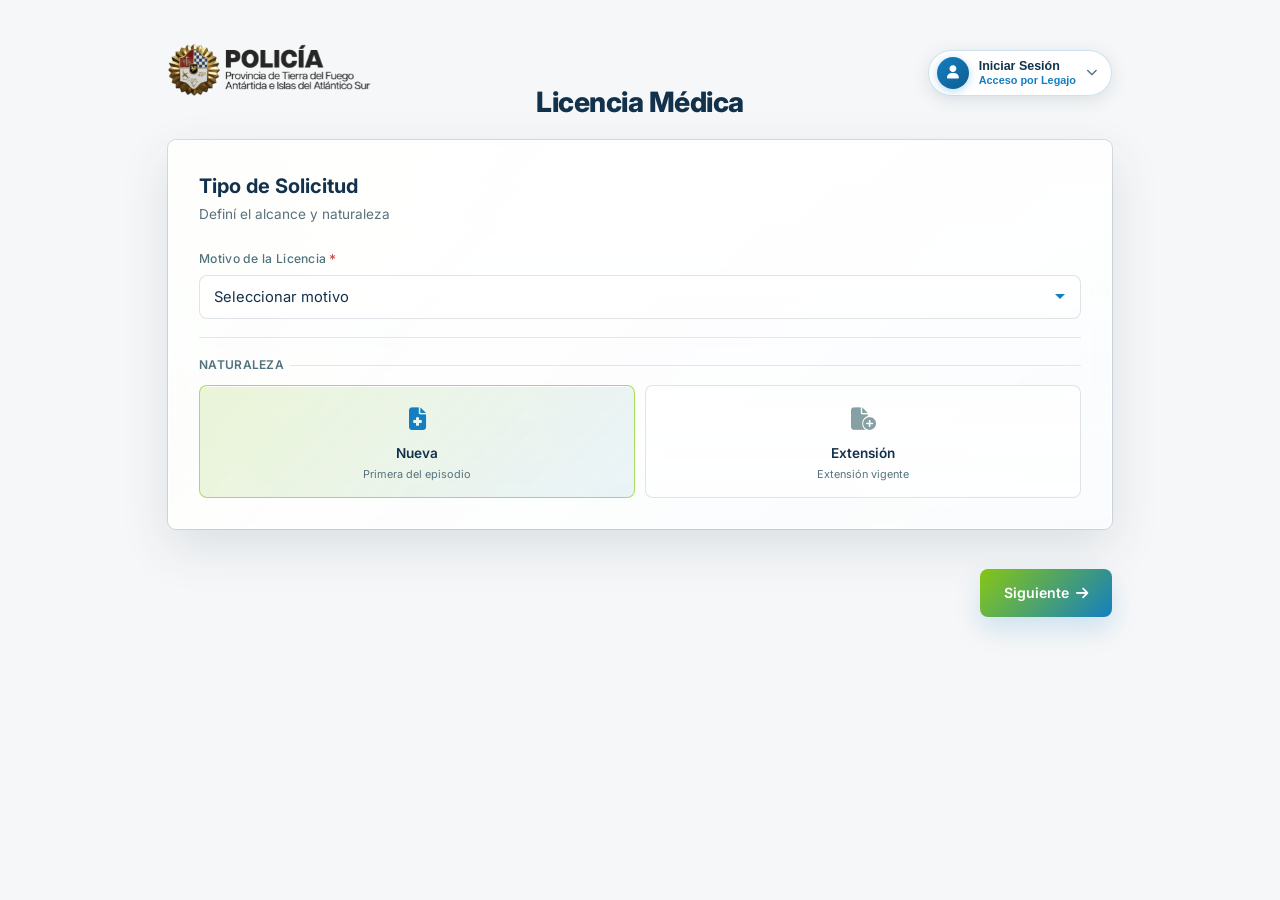
==== commit 38772739: "refactor: remove mobile bottom bar in favor of inline navigation and improve search input interactiv" ====
--- a/index_2.html
+++ b/index_2.html
@@ -1,1066 +1,1066 @@
-<!DOCTYPE html>
-<html lang="es">
-
-<head>
-    <meta charset="UTF-8">
-    <meta name="viewport" content="width=device-width, initial-scale=1.0, maximum-scale=1.0, user-scalable=no">
-    <title>Policia de Tierra del Fuego - Licencia Medica</title>
-    <link rel="preconnect" href="https://fonts.googleapis.com">
-    <link rel="preconnect" href="https://fonts.gstatic.com" crossorigin>
-    <link
-        href="https://fonts.googleapis.com/css2?family=Inter:ital,opsz,wght@0,14..32,100..900;1,14..32,100..900&display=swap"
-        rel="stylesheet">
-    <link rel="stylesheet" href="https://cdnjs.cloudflare.com/ajax/libs/font-awesome/6.5.0/css/all.min.css">
-    <link rel="stylesheet" href="styles.css">
-</head>
-
-<body>
-    <div class="bg-atm"></div>
-    <div class="toast-c" id="toastC"></div>
-
-    <div class="mod-ov" id="modOk">
-        <div class="mod-bx">
-            <div class="si"><i class="fas fa-check"></i></div>
-            <h2>Solicitud Registrada</h2>
-            <p>La licencia fue ingresada al sistema.</p>
-            <div class="tr-num" id="trNum">LM-2025-00001</div>
-            <p style="font-size:.75rem;margin-top:4px">Se notificará automáticamente al jefe de dependencia.</p>
-            <button class="btn-p" onclick="resetApp()" style="width:100%;justify-content:center;margin-top:16px"><i
-                    class="fas fa-plus"></i> Nueva Solicitud</button>
-        </div>
-    </div>
-
-    <!-- ═══ MODAL LOGIN ═══ -->
-    <div class="login-ov" id="modLogin">
-        <div class="login-card">
-            <div class="login-badge">
-                <img src="img/escudo_oro.png" alt="Escudo Policía TDF">
-            </div>
-            <h2 style="font-size:1.3rem;font-weight:700;margin-bottom:4px">Acceso al Sistema</h2>
-            <p style="font-size:0.8rem;color:var(--fg-muted);margin-bottom:20px">Policía de Tierra del Fuego</p>
-
-            <form onsubmit="doLogin(event)" style="display:flex;flex-direction:column;gap:14px">
-                <div class="fg" style="text-align:left">
-                    <label>Número de Legajo <span class="rq">*</span></label>
-                    <input type="text" id="loginLeg" placeholder="Ej: 12345" maxlength="8" inputmode="numeric" required>
-                </div>
-                <div class="fg" style="text-align:left">
-                    <label>Contraseña <span class="rq">*</span></label>
-                    <input type="password" id="loginPass" placeholder="••••••••" required>
-                </div>
-                <button type="submit" class="btn-p" style="width:100%;justify-content:center;margin-top:6px">
-                    <i class="fas fa-right-to-bracket"></i> Iniciar Sesión
-                </button>
-            </form>
-
-            <div class="divider" style="margin:18px 0 14px"></div>
-
-            <button class="btn-s" onclick="demoLogin()" style="width:100%;justify-content:center;font-size:0.8rem">
-                <i class="fas fa-bolt" style="color:var(--gold)"></i> Acceso Rápido Demo (Legajo 12345)
-            </button>
-            <button onclick="closeLoginModal()"
-                style="background:transparent;border:none;color:var(--fg-muted);font-size:0.75rem;margin-top:12px;cursor:pointer">
-                Continuar sin iniciar sesión
-            </button>
-        </div>
-    </div>
-
-    <!-- ═══ MODAL CAMBIAR CONTRASEÑA ═══ -->
-    <div class="mod-ov" id="modPassword">
-        <div class="mod-bx">
-            <div class="mod-head">
-                <h3><i class="fas fa-key" style="color:var(--gold)"></i> Cambiar Contraseña</h3>
-                <button class="mod-close" onclick="closePasswordModal()"><i class="fas fa-times"></i></button>
-            </div>
-            <form onsubmit="savePassword(event)" style="display:flex;flex-direction:column;gap:12px;text-align:left">
-                <div class="fg">
-                    <label>Contraseña Actual <span class="rq">*</span></label>
-                    <input type="password" id="pwCurr" required placeholder="••••••••">
-                </div>
-                <div class="fg">
-                    <label>Nueva Contraseña <span class="rq">*</span></label>
-                    <input type="password" id="pwNew" required placeholder="Mínimo 6 caracteres">
-                </div>
-                <div class="fg">
-                    <label>Confirmar Nueva Contraseña <span class="rq">*</span></label>
-                    <input type="password" id="pwConf" required placeholder="Repetir contraseña">
-                </div>
-                <div style="display:flex;gap:10px;justify-content:flex-end;margin-top:8px">
-                    <button type="button" class="btn-s" onclick="closePasswordModal()">Cancelar</button>
-                    <button type="submit" class="btn-p"><i class="fas fa-check"></i> Actualizar</button>
-                </div>
-            </form>
-        </div>
-    </div>
-
-    <!-- ═══ MODAL MIS SOLICITUDES ═══ -->
-    <div class="mod-ov" id="modRequests">
-        <div class="mod-bx mod-lg">
-            <div class="mod-head">
-                <h3><i class="fas fa-folder-open" style="color:var(--gold)"></i> Mis Solicitudes de Licencia</h3>
-                <button class="mod-close" onclick="closeMyRequestsModal()"><i class="fas fa-times"></i></button>
-            </div>
-            <p style="font-size:0.8rem;color:var(--fg-muted)">Historial de licencias tramitadas por tu legajo.</p>
-            <div class="req-list" id="reqListContainer">
-                <!-- Se puebla dinámicamente -->
-            </div>
-            <div style="display:flex;justify-content:flex-end;margin-top:16px">
-                <button class="btn-s" onclick="closeMyRequestsModal()">Cerrar</button>
-            </div>
-        </div>
-    </div>
-
-    <div class="app">
-        <header class="hdr">
-            <!-- Izquierda: Escudo Policial -->
-            <div class="hdr-left">
-                <div class="hdr-shield">
-                    <img src="img/escudo_oro.png" alt="Policía de Tierra del Fuego" class="shield-img">
-                </div>
-            </div>
-
-            <!-- Centro: Título Licencia Médica -->
-            <div class="hdr-center">
-                <h1 class="hdr-title">Licencia Médica</h1>
-            </div>
-
-            <!-- Derecha: Botón de Usuario / Iniciar Sesión -->
-            <div class="hdr-right">
-                <div class="user-top-bar">
-                    <button class="user-btn" id="btnUserMenu" onclick="toggleUserDropdown()"
-                        aria-label="Menú de Usuario">
-                        <div class="user-avatar" id="hdrUserAvatar"><i class="fas fa-user"></i></div>
-                        <div class="user-info-text">
-                            <span class="user-name" id="hdrUserName">Iniciar Sesión</span>
-                            <span class="user-leg" id="hdrUserLeg">Acceso por Legajo</span>
-                        </div>
-                        <i class="fas fa-chevron-down user-arrow"></i>
-                    </button>
-                    <div class="user-dropdown" id="userDropdown">
-                        <div class="ud-header">
-                            <div class="ud-name" id="udName">Sin sesión activa</div>
-                            <div class="ud-leg" id="udLeg">Ingresá tu legajo</div>
-                        </div>
-                        <div id="udMenuLogged" style="display:none">
-                            <button class="ud-item" onclick="openPasswordModal()"><i class="fas fa-key"></i> Cambiar
-                                Contraseña</button>
-                            <button class="ud-item" onclick="openMyRequestsModal()"><i class="fas fa-folder-open"></i>
-                                Mis
-                                Solicitudes</button>
-                            <div class="ud-divider"></div>
-                            <button class="ud-item logout" onclick="doLogout()"><i
-                                    class="fas fa-right-from-bracket"></i>
-                                Cerrar Sesión</button>
-                        </div>
-                        <div id="udMenuGuest">
-                            <button class="ud-item" onclick="openLoginModal()"><i class="fas fa-right-to-bracket"></i>
-                                Iniciar Sesión</button>
-                        </div>
-                    </div>
-                </div>
-            </div>
-        </header>
-
-        <!-- Barra progreso mobile -->
-        <div class="prog-bar" id="progBar">
-            <div class="prog-top">
-                <span class="prog-step" id="pS"><i class="fas fa-clipboard-list"></i> Tipo de Solicitud</span>
-                <span class="prog-total" id="pT">1 / 6</span>
-            </div>
-            <div class="prog-track">
-                <div class="prog-fill" id="pF" style="width:16.66%"></div>
-            </div>
-        </div>
-
-        <!-- Stepper desktop -->
-        <nav class="stepper" id="stepper" aria-label="Pasos">
-            <div class="st-i act" data-step="1">
-                <div class="st-c">1</div><span class="st-l">Tipo</span>
-            </div>
-            <div class="st-ln" data-line="1"></div>
-            <div class="st-i" data-step="2">
-                <div class="st-c">2</div><span class="st-l">Personal</span>
-            </div>
-            <div class="st-ln hid" data-line="2" id="lnTer"></div>
-            <div class="st-i hid" data-step="3" id="sTer">
-                <div class="st-c">3</div><span class="st-l">Tercero</span>
-            </div>
-            <div class="st-ln" data-line="3"></div>
-            <div class="st-i" data-step="4">
-                <div class="st-c">4</div><span class="st-l">Detalle</span>
-            </div>
-            <div class="st-ln" data-line="4"></div>
-            <div class="st-i" data-step="5">
-                <div class="st-c">5</div><span class="st-l">Docs</span>
-            </div>
-            <div class="st-ln" data-line="5"></div>
-            <div class="st-i" data-step="6">
-                <div class="st-c">6</div><span class="st-l">Resumen</span>
-            </div>
-        </nav>
-
-        <!-- ═══ PASO 1 ═══ -->
-        <section class="panel act" id="p1">
-            <div class="card">
-                <h2 class="card-t">Tipo de Solicitud</h2>
-                <p class="card-s">Definí el alcance y naturaleza</p>
-                <div class="fg" id="fgMotivo">
-                    <label>Motivo de la Licencia <span class="rq">*</span></label>
-                    <select id="sMotivo" onchange="onMotivoChange()">
-                        <option value="">Seleccionar motivo</option>
-                    </select>
-                    <span class="em" id="eMotivo"><i class="fas fa-exclamation-circle"></i> Seleccioná un motivo</span>
-                    <div id="helpMotivo"
-                        style="display:none;font-size:0.8rem;color:var(--gold);margin-top:6px;align-items:center;gap:6px">
-                        <i class="fas fa-info-circle"></i> <span></span>
-                    </div>
-                </div>
-                <div class="divider"></div>
-                <div class="sec-lbl">Naturaleza</div>
-                <div class="rc-g">
-                    <div class="rc sel" id="rcN" onclick="setNat('nueva')" tabindex="0" role="radio"
-                        aria-checked="true">
-                        <div class="rc-i"><i class="fas fa-file-medical"></i></div>
-                        <h4>Nueva</h4>
-                        <p>Primera del episodio</p>
-                    </div>
-                    <div class="rc" id="rcP" onclick="setNat('extension')" tabindex="0" role="radio"
-                        aria-checked="false">
-                        <div class="rc-i"><i class="fas fa-file-circle-plus"></i></div>
-                        <h4>Extensión</h4>
-                        <p>Extensión vigente</p>
-                    </div>
-                </div>
-                <div class="cond" id="cProl">
-                    <div class="fg"><label>Licencia Anterior a Extender <span class="rq">*</span></label>
-                        <select id="nroLicAnt" onchange="onLicAntChange()">
-                            <option value="">Seleccionar licencia vigente...</option>
-                        </select>
-                        <span class="em" id="eNroL"><i class="fas fa-exclamation-circle"></i> Seleccioná una licencia
-                            vigente</span>
-                    </div>
-                </div>
-            </div>
-            <div class="nav-btns">
-                <div class="spacer"></div><button class="btn-p" onclick="next(1)">Siguiente <i
-                        class="fas fa-arrow-right"></i></button>
-            </div>
-        </section>
-
-        <!-- ═══ PASO 2 ═══ -->
-        <section class="panel" id="p2">
-            <div class="card">
-                <h2 class="card-t">Datos del Personal</h2>
-                <p class="card-s">Información del efectivo policial</p>
-                <div class="fgrid">
-                    <div class="locked-info-banner">
-                        <i class="fas fa-user-lock"></i>
-                        <div>
-                            <strong>Datos Institucionales Oficiales</strong>
-                            <p>Los datos del personal provienen del Legajo Policial y no pueden modificarse.</p>
-                        </div>
-                    </div>
-                    <div class="fg"><label>Legajo <i class="fas fa-lock"
-                                style="color:var(--blue);font-size:0.7rem;margin-left:4px"
-                                title="Dato oficial no modificable"></i> <span class="rq">*</span></label><input
-                            type="text" id="sLeg" placeholder="Ej: 12345" maxlength="8" inputmode="numeric" readonly
-                            tabindex="-1"><span class="em" id="eLeg"><i class="fas fa-exclamation-circle"></i>
-                            Requerido</span></div>
-                    <div class="fg"><label>Jerarquía <i class="fas fa-lock"
-                                style="color:var(--blue);font-size:0.7rem;margin-left:4px"
-                                title="Dato oficial no modificable"></i> <span class="rq">*</span></label><select
-                            id="sGra" disabled>
-                            <option value="">Seleccionar</option>
-                        </select><span class="em" id="eGra"><i class="fas fa-exclamation-circle"></i> Requerido</span>
-                    </div>
-                    <div class="fg"><label>DNI <i class="fas fa-lock"
-                                style="color:var(--blue);font-size:0.7rem;margin-left:4px"
-                                title="Dato oficial no modificable"></i> <span class="rq">*</span></label><input
-                            type="text" id="sDni" placeholder="Ej: 35123456" maxlength="10" inputmode="numeric" readonly
-                            tabindex="-1"><span class="em" id="eDni"><i class="fas fa-exclamation-circle"></i>
-                            Requerido</span></div>
-                    <div class="fg full"><label>Apellido y Nombres <i class="fas fa-lock"
-                                style="color:var(--blue);font-size:0.7rem;margin-left:4px"
-                                title="Dato oficial no modificable"></i> <span class="rq">*</span></label><input
-                            type="text" id="sNom" placeholder="Apellido, Nombres" autocomplete="name" readonly
-                            tabindex="-1"><span class="em" id="eNom"><i class="fas fa-exclamation-circle"></i>
-                            Requerido</span></div>
-                    <div class="fg"><label>Teléfono <i class="fas fa-lock"
-                                style="color:var(--blue);font-size:0.7rem;margin-left:4px"
-                                title="Dato oficial no modificable"></i> <span class="rq">*</span></label><input
-                            type="tel" id="sTel" placeholder="Ej: 2901 555-1234" inputmode="tel" autocomplete="tel"
-                            readonly tabindex="-1"><span class="em" id="eTel"><i class="fas fa-exclamation-circle"></i>
-                            Requerido</span></div>
-                    <div class="fg"><label>Email <i class="fas fa-lock"
-                                style="color:var(--blue);font-size:0.7rem;margin-left:4px"
-                                title="Dato oficial no modificable"></i> <span class="rq">*</span></label><input
-                            type="email" id="sEma" placeholder="correo@ejemplo.com" inputmode="email"
-                            autocomplete="email" readonly tabindex="-1"><span class="em" id="eEma"><i
-                                class="fas fa-exclamation-circle"></i> Requerido</span></div>
-                    <div class="fg full"><label>Domicilio Real Constituido <i class="fas fa-lock"
-                                style="color:var(--blue);font-size:0.7rem;margin-left:4px"
-                                title="Dato oficial no modificable"></i> <span class="rq">*</span></label><input
-                            type="text" id="sDir" placeholder="Calle, número, piso, depto" autocomplete="street-address"
-                            readonly tabindex="-1"><span class="em" id="eDir"><i class="fas fa-exclamation-circle"></i>
-                            Requerido</span></div>
-                    <div class="fg full"><label>Lugar de Usufructo <span class="rq">*</span> <span class="rq"
-                                style="font-weight:normal;font-size:0.75rem;color:var(--txt-s)">(Dirección constituida
-                                para la licencia)</span></label><input type="text" id="sUsu"
-                            placeholder="Calle, número, piso, depto donde cumplirá la licencia"><span class="em"
-                            id="eUsu"><i class="fas fa-exclamation-circle"></i> Requerido</span></div>
-                    <div class="fg"><label>Localidad</label><input type="text" id="sLoc" placeholder="Ej: Ushuaia">
-                    </div>
-                    <div class="fg"><label>Código Postal</label><input type="text" id="sCP" placeholder="Ej: V9410"
-                            maxlength="10"></div>
-                </div>
-                <div class="divider"></div>
-                <div class="fg" style="margin-bottom:0">
-                    <label><i class="fas fa-building-shield"
-                            style="color:var(--gold);margin-right:3px;font-size:.75rem"></i> Dependencia <span
-                            class="rq">*</span></label>
-                    <select id="sDep" onchange="onDep()">
-                        <option value="">Seleccionar dependencia</option>
-                    </select>
-                    <span class="em" id="eDep"><i class="fas fa-exclamation-circle"></i> Requerido</span>
-                    <div class="jefe-box" id="jBox" style="display:none">
-                        <div class="jb-i"><i class="fas fa-user-tie"></i></div>
-                        <div class="jb-n">
-                            <div class="jb-lb">Jefe a notificar</div>
-                            <div class="jb-nm" id="jNm">-</div>
-                            <div class="jb-dp" id="jDp">-</div>
-                        </div>
-                    </div>
-                </div>
-            </div>
-            <div class="nav-btns"><button class="btn-s" onclick="prev(2)"><i class="fas fa-arrow-left"></i>
-                    Anterior</button><button class="btn-p" onclick="next(2)">Siguiente <i
-                        class="fas fa-arrow-right"></i></button></div>
-        </section>
-
-        <!-- ═══ PASO 3 ═══ -->
-        <section class="panel" id="p3">
-            <div class="card">
-                <h2 class="card-t">Datos del Tercero</h2>
-                <p class="card-s">Persona a quien asistís (Atención Familiar)</p>
-
-                <div class="alert warn" style="margin-bottom:20px; display:flex; align-items:flex-start; gap:12px; background:rgba(217,119,6,0.12); border:1px solid rgba(217,119,6,0.3); padding:14px 16px; border-radius:10px;">
-                    <i class="fas fa-exclamation-triangle" style="color:#d97706; font-size:1.2rem; margin-top:2px;"></i>
-                    <div style="font-size:0.85rem; color:var(--txt-p, #1e293b); line-height:1.4;">
-                        <strong style="color:#b45309; display:block; margin-bottom:2px; font-weight:700;">IMPORTANTE:</strong>
-                        Solo se contemplarán para la licencia por Atención Familiar aquellas personas previamente consignadas y declaradas.
-                    </div>
-                </div>
-
-                <div class="fg"><label>Vínculo <span class="rq">*</span></label><select id="tVin">
-                        <option value="">Seleccionar</option>
-                        <option>Hijo/a</option>
-                        <option>Esposo/a</option>
-                        <option>Concubino/a</option>
-                        <option>Padre</option>
-                        <option>Madre</option>
-                        <option>Hermano/a</option>
-                        <option>Suegro/a</option>
-                        <option>Nuera/Yerno</option>
-                        <option>Otro</option>
-                    </select><span class="em" id="eTV"><i class="fas fa-exclamation-circle"></i> Seleccioná</span></div>
-                <div class="fg"><label>Nombre Completo <span class="rq">*</span></label><input type="text" id="tNom"
-                        placeholder="Apellido, Nombres"><span class="em" id="eTN"><i
-                            class="fas fa-exclamation-circle"></i> Requerido</span></div>
-                <div class="fg"><label>DNI <span class="rq">*</span></label><input type="text" id="tDni"
-                        placeholder="Ej: 35123456" maxlength="10" inputmode="numeric"><span class="em" id="eTD"><i
-                            class="fas fa-exclamation-circle"></i> Requerido</span></div>
-                <div class="fg"><label>Fecha de Nacimiento</label><input type="date" id="tFN"></div>
-            </div>
-            <div class="nav-btns"><button class="btn-s" onclick="prev(3)"><i class="fas fa-arrow-left"></i>
-                    Anterior</button><button class="btn-p" onclick="next(3)">Siguiente <i
-                        class="fas fa-arrow-right"></i></button></div>
-        </section>
-
-        <!-- ═══ PASO 4 ═══ -->
-        <section class="panel" id="p4">
-            <div class="card">
-                <h2 class="card-t">Detalle de la Licencia</h2>
-                <p class="card-s">Información clínica y períodos</p>
-                <div class="fgrid">
-                    <div class="fg"><label>Fecha Desde <span class="rq">*</span></label><input type="date"
-                            id="lDes"><span class="em" id="eDes"><i class="fas fa-exclamation-circle"></i>
-                            Requerido</span></div>
-                    <div class="fg"><label>Fecha Hasta <span class="rq">*</span></label><input type="date"
-                            id="lHas"><span class="em" id="eHas"><i class="fas fa-exclamation-circle"></i>
-                            Requerido</span></div>
-                    <div class="fg full"><label>Diagnóstico <span class="rq">*</span></label><input type="text"
-                            id="lCie" placeholder="Ej: J06.9 - Infección aguda vías respiratorias"><span class="em"
-                            id="eCie"><i class="fas fa-exclamation-circle"></i> Requerido</span></div>
-                </div>
-                <div class="divider"></div>
-                <div class="chk" id="chkI" onclick="togI()" tabindex="0" role="checkbox" aria-checked="false">
-                    <div class="ck-b"><i class="fas fa-check"></i></div>
-                    <span><i class="fas fa-hospital" style="color:var(--danger);margin-right:3px;font-size:.8rem"></i>
-                        Requiere internación</span>
-                </div>
-                <div class="cond" id="cInt">
-                    <div class="fgrid">
-                        <div class="fg"><label>Fecha Ingreso</label><input type="date" id="lFI"></div>
-                        <div class="fg"><label>Sala / Piso</label><input type="text" id="lSal"
-                                placeholder="Ej: Piso 3, Sala 12"></div>
-                    </div>
-                </div>
-            </div>
-            <div class="nav-btns"><button class="btn-s" onclick="prev(4)"><i class="fas fa-arrow-left"></i>
-                    Anterior</button><button class="btn-p" onclick="next(4)">Siguiente <i
-                        class="fas fa-arrow-right"></i></button></div>
-        </section>
-
-        <!-- ═══ PASO 5 ═══ -->
-        <section class="panel" id="p5">
-            <div class="card">
-                <h2 class="card-t">Documentación</h2>
-                <p class="card-s">Subí certificados y estudios</p>
-                <div class="um">
-                    <div>
-                        <div class="us-t"><i class="fas fa-file-medical-alt"></i> Certificado Médico</div>
-                        <div class="uz" id="zC" onclick="document.getElementById('fC').click()"
-                            ondragover="dO(event,'zC')" ondragleave="dL(event,'zC')" ondrop="dD(event,'cert')"><input
-                                type="file" id="fC" accept=".pdf,.jpg,.jpeg,.png" onchange="fS(event,'cert')" multiple>
-                            <div class="uz-i"><i class="fas fa-cloud-upload-alt"></i></div>
-                            <h4>Tocá para seleccionar</h4>
-                            <p>PDF, JPG o PNG. Máx 10MB.</p>
-                        </div>
-                        <div class="fl-l" id="lC"></div>
-                    </div>
-                    <div class="divider" style="margin:16px 0"></div>
-                    <div class="fg full" style="margin-bottom:0">
-                        <label><i class="fas fa-link" style="color:var(--gold);margin-right:4px"></i> URL del Certificado Online <span class="rq">*</span> <span class="rq" style="font-weight:normal;font-size:0.75rem;color:var(--txt-s)">(Requerido si no se adjunta archivo)</span></label>
-                        <input type="url" id="certUrl" placeholder="Ej: https://misalud.gob.ar/certificado/123456" autocomplete="off">
-                        <span class="em" id="eCertUrl"><i class="fas fa-exclamation-circle"></i> Adjuntá el certificado o ingresá una URL válida</span>
-                    </div>
-                </div>
-            </div>
-            <div class="nav-btns"><button class="btn-s" onclick="prev(5)"><i class="fas fa-arrow-left"></i>
-                    Anterior</button><button class="btn-p" onclick="next(5)">Siguiente <i
-                        class="fas fa-arrow-right"></i></button></div>
-        </section>
-
-        <!-- ═══ PASO 6 ═══ -->
-        <section class="panel" id="p6">
-            <div class="card">
-                <h2 class="card-t">Resumen</h2>
-                <p class="card-s">Verificá antes de confirmar</p>
-                <div id="sumC"></div>
-            </div>
-            <div class="nav-btns"><button class="btn-s" onclick="prev(6)"><i class="fas fa-arrow-left"></i>
-                    Anterior</button><button class="btn-p" onclick="doSubmit()"><i class="fas fa-paper-plane"></i>
-                    Confirmar y Enviar</button></div>
-        </section>
-
-    </div>
-
-    <!-- Bottom bar mobile: duplica los botones del paso actual para acceso rapido -->
-    <div class="bot-bar" id="botBar">
-        <button class="btn-s" id="bPrev" onclick="prev(S.cur)" style="display:none"><i class="fas fa-arrow-left"></i>
-            Anterior</button>
-        <button class="btn-p" id="bNext" onclick="next(S.cur)">Siguiente <i class="fas fa-arrow-right"></i></button>
-        <button class="btn-p" id="bSub" onclick="doSubmit()" style="display:none"><i class="fas fa-paper-plane"></i>
-            Confirmar</button>
-    </div>
-
-    <script>
-        /* ═══ DEPENDENCIAS, MOTIVOS, JERARQUÍAS, ESPECIALIDADES & LICENCIAS VIGENTES ═══ */
-        let DEPS = [];
-        let MOTIVOS = [];
-        let JERARQUIAS = [];
-        let ESPECIALIDADES = [];
-        let LICENCIAS_VIGENTES = [
-            { nro: "LM-2025-00123", motivo: "Enfermedad común", desde: "01/03/2025", hasta: "15/03/2025" },
-            { nro: "LM-2025-00088", motivo: "Accidente de trabajo", desde: "20/02/2025", hasta: "10/03/2025" },
-            { nro: "LM-2025-00045", motivo: "Atención grupo familiar", desde: "05/03/2025", hasta: "12/03/2025" }
-        ];
-
-        function renderLicenciasVigentes() {
-            const sel = document.getElementById('nroLicAnt');
-            if (!sel) return;
-            sel.innerHTML = '<option value="">Seleccionar licencia vigente...</option>';
-            LICENCIAS_VIGENTES.forEach(lic => {
-                const o = document.createElement('option');
-                o.value = lic.nro;
-                o.textContent = `${lic.nro} — ${lic.motivo} (Vigente hasta ${lic.hasta})`;
-                sel.appendChild(o);
-            });
-        }
-
-        /* ═══ USUARIO & AUTENTICACIÓN ═══ */
-        let CURRENT_USER = null;
-
-        // Base de datos simulada para demostración
-        const MOCK_USERS = {
-            "12345": {
-                legajo: "12345",
-                grado: "Principal",
-                nombre: "Pérez, Juan Carlos",
-                dni: "35123456",
-                cuil: "20-35123456-8",
-                fechaNac: "1988-05-14",
-                telefono: "2901 555-4321",
-                email: "jcperez@policiatdf.gob.ar",
-                domicilio: "Av. San Martín 450, Ushuaia",
-                usufructo: "Av. San Martín 450, Ushuaia",
-                obraSocial: "OSPF",
-                nroAfiliado: "8845120",
-                dependenciaId: 1
-            }
-        };
-
-        function toggleUserDropdown() {
-            const dropdown = document.getElementById('userDropdown');
-            const btn = document.getElementById('btnUserMenu');
-            dropdown.classList.toggle('show');
-            btn.classList.toggle('active');
-        }
-
-        document.addEventListener('click', (e) => {
-            const bar = document.querySelector('.user-top-bar');
-            if (bar && !bar.contains(e.target)) {
-                document.getElementById('userDropdown')?.classList.remove('show');
-                document.getElementById('btnUserMenu')?.classList.remove('active');
-            }
-        });
-
-        function openLoginModal() {
-            document.getElementById('modLogin').classList.add('vis');
-            document.getElementById('userDropdown').classList.remove('show');
-        }
-
-        function closeLoginModal() {
-            document.getElementById('modLogin').classList.remove('vis');
-        }
-
-        function doLogin(e) {
-            e.preventDefault();
-            const leg = document.getElementById('loginLeg').value.trim();
-            if (!leg) {
-                toast('Ingresá tu número de legajo', 'er');
-                return;
-            }
-
-            let user = MOCK_USERS[leg];
-            if (!user) {
-                user = {
-                    legajo: leg,
-                    grado: "Agente",
-                    nombre: `Oficial (Legajo ${leg})`,
-                    dni: `${leg}000`,
-                    cuil: `20-${leg}000-9`,
-                    fechaNac: "1990-01-01",
-                    telefono: "2901 555-0000",
-                    email: `legajo${leg}@policiatdf.gob.ar`,
-                    domicilio: "Domicilio Registrado",
-                    usufructo: "Domicilio Registrado",
-                    obraSocial: "OSPF",
-                    nroAfiliado: "100200",
-                    dependenciaId: 1
-                };
-            }
-
-            setSession(user);
-            closeLoginModal();
-            toast(`Bienvenido/a, ${user.nombre}`, 'ok');
-        }
-
-        function demoLogin() {
-            document.getElementById('loginLeg').value = "12345";
-            document.getElementById('loginPass').value = "123456";
-            doLogin(new Event('submit'));
-        }
-
-        function setSession(user) {
-            CURRENT_USER = user;
-            updateUserHeaderUI();
-            fillPersonalDataFromUser();
-        }
-
-        function doLogout() {
-            CURRENT_USER = null;
-            updateUserHeaderUI();
-            document.getElementById('userDropdown').classList.remove('show');
-            toast('Sesión cerrada correctamente', 'in');
-        }
-
-        function updateUserHeaderUI() {
-            const btnAvatar = document.getElementById('hdrUserAvatar');
-            const hdrName = document.getElementById('hdrUserName');
-            const hdrLeg = document.getElementById('hdrUserLeg');
-            const udName = document.getElementById('udName');
-            const udLeg = document.getElementById('udLeg');
-            const menuLogged = document.getElementById('udMenuLogged');
-            const menuGuest = document.getElementById('udMenuGuest');
-
-            if (CURRENT_USER) {
-                hdrName.textContent = CURRENT_USER.nombre;
-                hdrLeg.textContent = `Legajo: ${CURRENT_USER.legajo}`;
-                udName.textContent = CURRENT_USER.nombre;
-                udLeg.textContent = `${CURRENT_USER.grado} — Legajo ${CURRENT_USER.legajo}`;
-                btnAvatar.innerHTML = `<i class="fas fa-user-check"></i>`;
-                menuLogged.style.display = 'block';
-                menuGuest.style.display = 'none';
-            } else {
-                hdrName.textContent = 'Iniciar Sesión';
-                hdrLeg.textContent = 'Acceso por Legajo';
-                udName.textContent = 'Sin sesión activa';
-                udLeg.textContent = 'Ingresá tu legajo';
-                btnAvatar.innerHTML = `<i class="fas fa-user"></i>`;
-                menuLogged.style.display = 'none';
-                menuGuest.style.display = 'block';
-            }
-        }
-
-        function fillPersonalDataFromUser() {
-            if (!CURRENT_USER) return;
-            const setVal = (id, val) => {
-                const el = document.getElementById(id);
-                if (el && val) el.value = val;
-            };
-
-            setVal('sLeg', CURRENT_USER.legajo);
-            setVal('sGra', CURRENT_USER.grado);
-            setVal('sDni', CURRENT_USER.dni);
-            setVal('sNom', CURRENT_USER.nombre);
-            setVal('sTel', CURRENT_USER.telefono);
-            setVal('sEma', CURRENT_USER.email);
-            setVal('sDir', CURRENT_USER.domicilio);
-            setVal('sUsu', CURRENT_USER.usufructo);
-            if (CURRENT_USER.dependenciaId) {
-                const sDep = document.getElementById('sDep');
-                if (sDep) {
-                    sDep.value = CURRENT_USER.dependenciaId;
-                    onDep();
-                }
-            }
-        }
-
-
-        /* ═══ MODAL CONTRASEÑA ═══ */
-        function openPasswordModal() {
-            if (!CURRENT_USER) {
-                openLoginModal();
-                return;
-            }
-            document.getElementById('userDropdown').classList.remove('show');
-            document.getElementById('pwCurr').value = '';
-            document.getElementById('pwNew').value = '';
-            document.getElementById('pwConf').value = '';
-            document.getElementById('modPassword').classList.add('vis');
-        }
-
-        function closePasswordModal() {
-            document.getElementById('modPassword').classList.remove('vis');
-        }
-
-        function savePassword(e) {
-            e.preventDefault();
-            const pNew = document.getElementById('pwNew').value;
-            const pConf = document.getElementById('pwConf').value;
-
-            if (pNew.length < 6) {
-                toast('La contraseña debe tener al menos 6 caracteres', 'er');
-                return;
-            }
-            if (pNew !== pConf) {
-                toast('Las contraseñas no coinciden', 'er');
-                return;
-            }
-            closePasswordModal();
-            toast('Contraseña modificada correctamente', 'ok');
-        }
-
-        /* ═══ MODAL MIS SOLICITUDES ═══ */
-        function openMyRequestsModal() {
-            if (!CURRENT_USER) {
-                openLoginModal();
-                return;
-            }
-            document.getElementById('userDropdown').classList.remove('show');
-            const container = document.getElementById('reqListContainer');
-            container.innerHTML = `
-                <div class="req-item">
-                    <div>
-                        <div class="req-id">LM-2025-00123</div>
-                        <div class="req-sub">Enfermedad común • 5 días</div>
-                    </div>
-                    <span class="badge gn"><i class="fas fa-check"></i> Aprobada</span>
-                </div>
-                <div class="req-item">
-                    <div>
-                        <div class="req-id">LM-2025-00456</div>
-                        <div class="req-sub">Atención familiar • 3 días</div>
-                    </div>
-                    <span class="badge am"><i class="fas fa-clock"></i> En revisión</span>
-                </div>
-            `;
-            document.getElementById('modRequests').classList.add('vis');
-        }
-
-        function closeMyRequestsModal() {
-            document.getElementById('modRequests').classList.remove('vis');
-        }
-
-        /* ═══ ESTADO ═══ */
-        const S = { cur: 1, tipo: 'propia', motivo: '', nat: 'nueva', intern: false, jefe: null, arch: { cert: [], est: [], rec: [] } };
-        const SL = { 1: { i: 'fa-clipboard-list', l: 'Tipo de Solicitud' }, 2: { i: 'fa-id-badge', l: 'Datos del Personal' }, 3: { i: 'fa-people-arrows', l: 'Datos del Tercero' }, 4: { i: 'fa-notes-medical', l: 'Detalle de la Licencia' }, 5: { i: 'fa-paperclip', l: 'Documentacion' }, 6: { i: 'fa-check-double', l: 'Resumen y Envio' } };
-        /* ═══ INIT ═══ */
-        (async function () {
-            const sDep = document.getElementById('sDep');
-            const sMot = document.getElementById('sMotivo');
-            const sGra = document.getElementById('sGra');
-            const sEsp = document.getElementById('lEsp');
-
-            const renderDeps = () => {
-                sDep.innerHTML = '<option value="">Seleccionar dependencia</option>';
-                DEPS.forEach(d => {
-                    const o = document.createElement('option');
-                    o.value = d.id;
-                    o.textContent = d.nombre;
-                    sDep.appendChild(o);
-                });
-            };
-
-            const renderMotivos = () => {
-                sMot.innerHTML = '<option value="">Seleccionar motivo</option>';
-                MOTIVOS.forEach(m => {
-                    const o = document.createElement('option');
-                    o.value = m.nombre;
-                    o.textContent = m.nombre;
-                    sMot.appendChild(o);
-                });
-            };
-
-            const renderJerarquias = () => {
-                sGra.innerHTML = '<option value="">Seleccionar</option>';
-                JERARQUIAS.forEach(j => {
-                    const o = document.createElement('option');
-                    o.value = j.nombre;
-                    o.textContent = j.nombre;
-                    sGra.appendChild(o);
-                });
-            };
-
-            const renderEspecialidades = () => {
-                sEsp.innerHTML = '<option value="">Seleccionar</option>';
-                ESPECIALIDADES.forEach(e => {
-                    const o = document.createElement('option');
-                    o.value = e.nombre;
-                    o.textContent = e.nombre;
-                    sEsp.appendChild(o);
-                });
-            };
-
-            try {
-                const resDeps = await fetch('json/dependencias.json');
-                if (resDeps.ok) {
-                    DEPS = await resDeps.json();
-                    console.log('Dependencias cargadas dinámicamente.');
-                }
-            } catch (err) {
-                console.warn('No se pudo cargar json/dependencias.json:', err);
-            }
-
-            try {
-                const resMot = await fetch('json/motivos.json');
-                if (resMot.ok) {
-                    MOTIVOS = await resMot.json();
-                    console.log('Motivos cargados dinámicamente.');
-                }
-            } catch (err) {
-                console.warn('No se pudo cargar json/motivos.json:', err);
-            }
-
-            try {
-                const resGra = await fetch('json/jerarquias.json');
-                if (resGra.ok) {
-                    JERARQUIAS = await resGra.json();
-                    console.log('Jerarquías cargadas dinámicamente.');
-                }
-            } catch (err) {
-                console.warn('No se pudo cargar json/jerarquias.json:', err);
-            }
-
-            try {
-                const resEsp = await fetch('json/especialidades.json');
-                if (resEsp.ok) {
-                    ESPECIALIDADES = await resEsp.json();
-                    console.log('Especialidades cargadas dinámicamente.');
-                }
-            } catch (err) {
-                console.warn('No se pudo cargar json/especialidades.json:', err);
-            }
-
-            renderDeps();
-            renderMotivos();
-            renderJerarquias();
-            renderEspecialidades();
-            renderLicenciasVigentes();
-            updateUserHeaderUI();
-            updVis();
-            updBot();
-        })();
-
-        /* ═══ PASO 1 ═══ */
-        function onMotivoChange() { 
-            const m = document.getElementById('sMotivo').value; 
-            S.motivo = m; 
-            const norm = m.toLowerCase().normalize("NFD").replace(/[\u0300-\u036f]/g, "");
-            S.tipo = (norm.includes('atencion familiar') || norm.includes('atencion a familiar')) ? 'atendible' : 'propia'; 
-            updVis(); 
-        }
-        function onEspChange() { const v = document.getElementById('lEsp').value; const c = document.getElementById('cEspOtra'); if (v === 'Otra') { c.classList.add('vis'); } else { c.classList.remove('vis'); document.getElementById('lEspOtra').value = ''; } }
-        function setTipo(t) { S.tipo = t; updVis(); }
-        function setNat(n) {
-            if (n === 'prolongacion') n = 'extension';
-            S.nat = n;
-            document.getElementById('rcN').classList.toggle('sel', n === 'nueva');
-            document.getElementById('rcP').classList.toggle('sel', n === 'extension');
-            document.getElementById('rcN').setAttribute('aria-checked', n === 'nueva');
-            document.getElementById('rcP').setAttribute('aria-checked', n === 'extension');
-            const c = document.getElementById('cProl');
-            const sMot = document.getElementById('sMotivo');
-            const helpMot = document.getElementById('helpMotivo');
-            if (n === 'extension') {
-                c.classList.add('vis');
-                if (document.getElementById('nroLicAnt').value) onLicAntChange();
-            } else {
-                c.classList.remove('vis');
-                document.getElementById('nroLicAnt').value = '';
-                if (sMot) sMot.disabled = false;
-                if (helpMot) helpMot.style.display = 'none';
-            }
-        }
-        function onLicAntChange() {
-            const val = document.getElementById('nroLicAnt').value;
-            const sMot = document.getElementById('sMotivo');
-            const helpMot = document.getElementById('helpMotivo');
-            if (!val) {
-                if (helpMot) helpMot.style.display = 'none';
-                if (sMot) sMot.disabled = false;
-                return;
-            }
-            const lic = LICENCIAS_VIGENTES.find(l => l.nro === val);
-            if (lic) {
-                let opt = Array.from(sMot.options).find(o => o.value === lic.motivo);
-                if (!opt) {
-                    opt = document.createElement('option');
-                    opt.value = lic.motivo;
-                    opt.textContent = lic.motivo;
-                    sMot.appendChild(opt);
-                }
-                sMot.value = lic.motivo;
-                sMot.disabled = true;
-                onMotivoChange();
-                if (helpMot) {
-                    helpMot.querySelector('span').textContent = `Motivo asignado automáticamente según la licencia a extender ${lic.nro}: "${lic.motivo}"`;
-                    helpMot.style.display = 'flex';
-                }
-            }
-        }
-        function togI() { S.intern = !S.intern; const e = document.getElementById('chkI'); e.classList.toggle('ck', S.intern); e.setAttribute('aria-checked', S.intern); const c = document.getElementById('cInt'); if (S.intern) c.classList.add('vis'); else { c.classList.remove('vis'); document.getElementById('lFI').value = ''; document.getElementById('lSal').value = ''; } }
-        function updVis() { const a = S.tipo === 'atendible'; document.getElementById('sTer').classList.toggle('hid', !a); document.getElementById('lnTer').classList.toggle('hid', !a); updStep(); updProg(); }
-
-        /* ═══ DEPENDENCIA → JEFE ═══ */
-        function onDep() { const id = parseInt(document.getElementById('sDep').value); const b = document.getElementById('jBox'); if (!id) { b.style.display = 'none'; S.jefe = null; return; } const d = DEPS.find(x => x.id === id); if (d) { S.jefe = d; document.getElementById('jNm').textContent = d.jefe; document.getElementById('jDp').textContent = d.nombre + ' — ' + d.email; b.style.display = 'flex'; } }
-
-        /* ═══ NAVEGACION ═══ */
-        function isAtt() { return S.tipo === 'atendible'; }
-        function next(f) { if (!val(f)) return; let n = f + 1; if (f === 2 && !isAtt()) n = 4; go(n); }
-        function prev(f) { let p = f - 1; if (f === 4 && !isAtt()) p = 2; go(p); }
-        function go(s) { document.getElementById('p' + S.cur).classList.remove('act'); S.cur = s; document.getElementById('p' + s).classList.add('act'); updProg(); updStep(); updBot(); if (s === 6) genSum(); window.scrollTo({ top: 0, behavior: 'smooth' }); }
-        function goD(s) { document.getElementById('p' + S.cur).classList.remove('act'); S.cur = s; document.getElementById('p' + s).classList.add('act'); updProg(); updStep(); updBot(); window.scrollTo({ top: 0, behavior: 'smooth' }); }
-
-        function updProg() { const tot = isAtt() ? 6 : 5; const rn = gRN(S.cur); document.getElementById('pF').style.width = Math.round(rn / tot * 100) + '%'; document.getElementById('pT').textContent = rn + ' / ' + tot; const info = SL[S.cur]; document.getElementById('pS').innerHTML = '<i class="fas ' + info.i + '"></i> ' + info.l; }
-        function gRN(s) { let n = 0; for (let i = 1; i <= s; i++) { const e = document.querySelector('.st-i[data-step="' + i + '"]'); if (!e.classList.contains('hid')) n++; } return n; }
-
-        function updStep() {
-            document.querySelectorAll('.st-i').forEach(e => { const s = +e.dataset.step; e.classList.remove('act', 'done'); if (e.classList.contains('hid')) return; if (s === S.cur) { e.classList.add('act'); e.querySelector('.st-c').textContent = gRN(s); } else if (s < S.cur) { e.classList.add('done'); e.querySelector('.st-c').innerHTML = '<i class="fas fa-check"></i>'; } else { e.querySelector('.st-c').textContent = gRN(s); } });
-            document.querySelectorAll('.st-ln').forEach(l => { const n = +l.dataset.line; l.classList.remove('done'); if (l.classList.contains('hid')) return; if (n < S.cur) l.classList.add('done'); });
-        }
-
-        function updBot() { const bp = document.getElementById('bPrev'), bn = document.getElementById('bNext'), bs = document.getElementById('bSub'); bp.style.display = S.cur > 1 ? 'flex' : 'none'; if (S.cur === 6) { bn.style.display = 'none'; bs.style.display = 'flex'; } else { bn.style.display = 'flex'; bs.style.display = 'none'; } }
-
-        /* ═══ VALIDACIONES ═══ */
-        function clrE() { document.querySelectorAll('.em').forEach(e => e.classList.remove('vis')); document.querySelectorAll('.err').forEach(e => e.classList.remove('err')); }
-        function sE(iid, eid) { const i = document.getElementById(iid); const e = document.getElementById(eid); if (i) i.classList.add('err'); if (e) e.classList.add('vis'); }
-        function val(s) {
-            clrE(); let o = true;
-            if (s === 1) {
-                if (S.nat === 'extension' || S.nat === 'prolongacion') {
-                    if (!document.getElementById('nroLicAnt').value.trim()) {
-                        sE('nroLicAnt', 'eNroL');
-                        o = false;
-                    } else if (!S.motivo) {
-                        onLicAntChange();
-                    }
-                } else {
-                    if (!document.getElementById('sMotivo').value) {
-                        sE('sMotivo', 'eMotivo');
-                        o = false;
-                    }
-                }
-            }
-            if (s === 2) { if (!document.getElementById('sLeg').value.trim()) sE('sLeg', 'eLeg'), o = false; if (!document.getElementById('sGra').value) sE('sGra', 'eGra'), o = false; if (!document.getElementById('sDni').value.trim()) sE('sDni', 'eDni'), o = false; if (!document.getElementById('sNom').value.trim()) sE('sNom', 'eNom'), o = false; if (!document.getElementById('sTel').value.trim()) sE('sTel', 'eTel'), o = false; if (!document.getElementById('sEma').value.trim()) sE('sEma', 'eEma'), o = false; if (!document.getElementById('sDir').value.trim()) sE('sDir', 'eDir'), o = false; if (!document.getElementById('sUsu').value.trim()) sE('sUsu', 'eUsu'), o = false; if (!document.getElementById('sDep').value) sE('sDep', 'eDep'), o = false; }
-            if (s === 3) { if (!document.getElementById('tVin').value) sE('tVin', 'eTV'), o = false; if (!document.getElementById('tNom').value.trim()) sE('tNom', 'eTN'), o = false; if (!document.getElementById('tDni').value.trim()) sE('tDni', 'eTD'), o = false; }
-            if (s === 4) { if (!document.getElementById('lDes').value) sE('lDes', 'eDes'), o = false; if (!document.getElementById('lHas').value) sE('lHas', 'eHas'), o = false; const d = document.getElementById('lDes').value, h = document.getElementById('lHas').value; if (d && h && h < d) { sE('lHas', 'eHas'); document.getElementById('eHas').innerHTML = '<i class="fas fa-exclamation-circle"></i> Debe ser posterior'; o = false; } if (!document.getElementById('lCie').value.trim()) sE('lCie', 'eCie'), o = false; }
-            if (s === 5) {
-                const hasCert = S.arch.cert.length > 0;
-                const certUrl = document.getElementById('certUrl')?.value.trim();
-                if (!hasCert && !certUrl) {
-                    sE('certUrl', 'eCertUrl');
-                    toast('Adjuntá el certificado o ingresá la URL del certificado online', 'er');
-                    o = false;
-                }
-            }
-            if (!o) toast('Completá los campos obligatorios', 'er'); return o;
-        }
-
-        /* ═══ UPLOAD ═══ */
-        const MX = 10 * 1024 * 1024, ALW = ['application/pdf', 'image/jpeg', 'image/jpg', 'image/png'];
-        function dO(e, z) { e.preventDefault(); document.getElementById(z).classList.add('dov'); }
-        function dL(e, z) { e.preventDefault(); document.getElementById(z).classList.remove('dov'); }
-        function dD(e, c) { e.preventDefault(); const z = 'z' + c.charAt(0).toUpperCase() + c.slice(1); document.getElementById(z).classList.remove('dov'); pF(e.dataTransfer.files, c); }
-        function fS(e, c) { pF(e.target.files, c); e.target.value = ''; }
-        function pF(files, cat) { let a = 0; for (const f of files) { if (!ALW.includes(f.type)) { toast('"' + f.name + '" formato no válido', 'er'); continue; } if (f.size > MX) { toast('"' + f.name + '" supera 10MB', 'er'); continue; } if (S.arch[cat].some(x => x.name === f.name && x.size === f.size)) { toast('"' + f.name + '" ya cargado', 'in'); continue; } S.arch[cat].push({ name: f.name, size: f.size, type: f.type, file: f }); a++; } if (a) { rF(cat); toast(a + ' archivo(s) cargado(s)', 'ok'); } }
-        function rmF(c, i) { S.arch[c].splice(i, 1); rF(c); }
-        function rF(cat) { const m = { cert: 'lC', est: 'lE', rec: 'lR' }; const l = document.getElementById(m[cat]); l.innerHTML = ''; S.arch[cat].forEach((f, i) => { const ext = f.name.split('.').pop().toUpperCase(); const ic = ext === 'PDF' ? 'fa-file-pdf' : 'fa-file-image'; l.innerHTML += `<div class="fl-i"><div class="fi-ic"><i class="fas ${ic}"></i></div><div class="fi-n"><div class="fi-nm">${esc(f.name)}</div><div class="fi-sz">${fSz(f.size)}</div></div><button class="fi-rm" onclick="rmF('${cat}',${i})" aria-label="Eliminar"><i class="fas fa-times"></i></button></div>`; }); }
-        function fSz(b) { return b < 1024 ? b + ' B' : b < 1048576 ? (b / 1024).toFixed(1) + ' KB' : (b / 1048576).toFixed(1) + ' MB'; }
-        function esc(s) { const d = document.createElement('div'); d.textContent = s; return d.innerHTML; }
-
-        /* ═══ RESUMEN ═══ */
-        function genSum() {
-            const c = document.getElementById('sumC'); let h = '';
-            const motText = S.motivo || 'No informado';
-            const dep = DEPS.find(d => d.id === +v('sDep'));
-            const depEmail = dep ? dep.email : 'dependencia@policiatdf.gob.ar';
-            const depJefe = dep ? dep.jefe : 'Jefe de Dependencia';
-
-            h += `
-            <div style="display:flex;flex-direction:column;gap:20px">
-                <!-- ═══ 1. NOTIFICACION PARA LA DEPENDENCIA ═══ -->
-                <div class="ss">
-                    <div class="ss-h">
-                        <h4><i class="fas fa-building-shield" style="color:var(--gold)"></i> 1. Notificación para la Dependencia</h4>
-                        <span class="badge" style="background:rgba(212,175,55,0.15);color:var(--gold);border:1px solid rgba(212,175,55,0.3)"><i class="fas fa-envelope"></i> ${esc(depEmail)}</span>
-                    </div>
-                    <div class="ss-b">
-                        <div style="display:flex;flex-direction:column;gap:12px;background:var(--bg-elevated, #f8fafc);padding:18px;border-radius:12px;border:1px solid var(--border,#cbd5e1);box-shadow: 0 1px 3px rgba(0,0,0,0.05);">
-                            
-                            <!-- 1. Apellido y Nombres (Nivel de lectura MÁS GRANDE) -->
-                            <div>
-                                <div style="font-size: 1.35rem; font-weight: 800; color: #0f172a; letter-spacing: 0.5px; text-transform: uppercase;">
-                                    ${esc(v('sNom')) || 'APELLIDO Y NOMBRES'}
-                                </div>
-                            </div>
-                            
-                            <!-- 2. Número de Legajo (Un poco más pequeño que el nivel 4) -->
-                            <div>
-                                <span style="font-size: 0.8rem; font-weight: 600; color: #475569; letter-spacing: 0.3px;">
-                                    <i class="fas fa-id-card" style="margin-right:4px;color:#0284c7"></i> Legajo N°: <strong style="color:#0f172a;font-size:0.82rem">${esc(v('sLeg')) || '-'}</strong>
-                                </span>
-                            </div>
-                            
-                            <!-- 3. Período de la Licencia (Nivel de lectura MÁS GRANDE) -->
-                            <div style="margin: 4px 0;">
-                                <div style="font-size: 1.25rem; font-weight: 700; color: #0284c7; background: #e0f2fe; border: 1px solid #93c5fd; padding: 10px 16px; border-radius: 10px; display: inline-flex; align-items: center; gap: 10px;">
-                                    <i class="fas fa-calendar-alt"></i>
-                                    <span>Desde ${fD(v('lDes')) || '--/--/----'} hasta ${fD(v('lHas')) || '--/--/----'}</span>
-                                </div>
-                            </div>
-                            
-                            <!-- 4. Motivo de la Licencia (Nivel 4 de referencia - mediano) -->
-                            <div>
-                                <span style="font-size: 0.95rem; font-weight: 600; color: #334155; display: inline-flex; align-items: center; gap: 6px;">
-                                    <i class="fas fa-notes-medical" style="color:#d97706"></i> Motivo: <span style="color:#0f172a;font-weight:700">${esc(motText)}</span>
-                                </span>
-                            </div>
-                            
-                            <!-- 5. Lugar de Usufructo (Nivel complementario) -->
-                            <div style="font-size: 0.85rem; color: #475569; line-height: 1.4; border-top: 1px dashed #cbd5e1; padding-top: 10px; margin-top: 2px;">
-                                <i class="fas fa-location-dot" style="color:#dc2626;margin-right:4px"></i> <strong>Lugar de Usufructo:</strong> ${esc(v('sUsu')) || 'No informado'}${v('sLoc') ? ', ' + esc(v('sLoc')) : ''}${v('sCP') ? ' (CP ' + esc(v('sCP')) + ')' : ''}
-                            </div>
-                            
-                        </div>
-                    </div>
-                </div>
-
-                <!-- ═══ 2. NOTIFICACION PARA BIENESTAR POLICIAL ═══ -->
-                <div class="ss">
-                    <div class="ss-h">
-                        <h4><i class="fas fa-hospital-user" style="color:var(--blue)"></i> 2. Informe Completo para Bienestar Policial</h4>
-                        <span class="badge gn"><i class="fas fa-envelope"></i> bienestarpolicial@policiatdf.gob.ar</span>
-                    </div>
-                    <div class="ss-b">
-                        <p style="font-size:0.75rem;color:var(--fg-muted);margin-bottom:12px"><i class="fas fa-lock"></i> Reporte clínico e institucional confidencial completo para Auditoría Médica y Bienestar Policial.</p>
-                        <div class="ss-g">
-                            <div class="sf"><span class="sl">Legajo</span><span class="sv">${v('sLeg')}</span></div>
-                            <div class="sf"><span class="sl">Jerarquía</span><span class="sv">${v('sGra')}</span></div>
-                            <div class="sf"><span class="sl">DNI</span><span class="sv">${v('sDni')}</span></div>
-                            <div class="sf fu"><span class="sl">Nombre</span><span class="sv">${v('sNom')}</span></div>
-                            <div class="sf"><span class="sl">Teléfono</span><span class="sv">${v('sTel')}</span></div>
-                            <div class="sf"><span class="sl">Email</span><span class="sv">${v('sEma')}</span></div>
-                            <div class="sf fu"><span class="sl">Dom. Real</span><span class="sv">${v('sDir') || emp()}</span></div>
-                            <div class="sf fu"><span class="sl">Lugar Usufructo</span><span class="sv">${v('sUsu') || emp()}</span></div>
-                            <div class="sf fu"><span class="sl">Dependencia</span><span class="sv">${dep ? dep.nombre : emp()}</span></div>
-                            <div class="sf fu"><span class="sl">Jefe a Notificar</span><span class="sv" style="color:var(--gold)">${dep ? dep.jefe + ' (' + dep.email + ')' : emp()}</span></div>
-                            ${isAtt() ? `<div class="sf"><span class="sl">Tercero Vínculo</span><span class="sv">${v('tVin')}</span></div><div class="sf"><span class="sl">Tercero DNI</span><span class="sv">${v('tDni')}</span></div><div class="sf fu"><span class="sl">Tercero Nombre</span><span class="sv">${v('tNom')}</span></div><div class="sf fu"><span class="sl">Tercero Diagnóstico</span><span class="sv">${v('tDiag')}</span></div>` : ''}
-                            <div class="sf"><span class="sl">Desde</span><span class="sv">${fD(v('lDes'))}</span></div>
-                            <div class="sf"><span class="sl">Hasta</span><span class="sv">${fD(v('lHas'))}</span></div>
-                            <div class="sf fu"><span class="sl">CIE-10 Diagnóstico</span><span class="sv">${v('lCie')}</span></div>
-                            <div class="sf fu"><span class="sl">Internación</span><span class="sv">${S.intern ? 'Sí' : 'No'}</span></div>
-                            ${S.intern ? `<div class="sf"><span class="sl">Fec. Ingreso</span><span class="sv">${fD(v('lFI')) || emp()}</span></div><div class="sf"><span class="sl">Sala</span><span class="sv">${v('lSal') || emp()}</span></div>` : ''}
-                            <div class="sf fu"><span class="sl">Certificado / URL</span><span class="sv">${v('certUrl') ? esc(v('certUrl')) : (S.arch.cert.length ? S.arch.cert.map(f => f.name).join(', ') : emp())}</span></div>
-                        </div>
-                    </div>
-                </div>
-            </div>`;
-
-            c.innerHTML = h;
-        }
-        function v(id) { const e = document.getElementById(id); return e ? e.value.trim() : ''; }
-        function fD(s) { if (!s) return ''; const p = s.split('-'); return p.length === 3 ? p[2] + '/' + p[1] + '/' + p[0] : s; }
-        function emp() { return '<span class="empty">No informado</span>'; }
-
-        /* ═══ ENVIO ═══ */
-        function doSubmit() {
-            const y = new Date().getFullYear();
-            const r = String(Math.floor(Math.random() * 99999) + 1).padStart(5, '0');
-            const dep = DEPS.find(d => d.id === +v('sDep'));
-            const depEmail = dep ? dep.email : 'dependencia@policiatdf.gob.ar';
-
-            document.getElementById('trNum').textContent = 'LM-' + y + '-' + r;
-            
-            const modBx = document.querySelector('#modOk .mod-bx');
-            if (modBx) {
-                let infoExtra = document.getElementById('modOkEmails');
-                if (!infoExtra) {
-                    infoExtra = document.createElement('div');
-                    infoExtra.id = 'modOkEmails';
-                    infoExtra.style.cssText = 'font-size:0.75rem;background:rgba(255,255,255,0.05);padding:10px 14px;border-radius:8px;margin-top:12px;text-align:left;display:flex;flex-direction:column;gap:6px;border:1px solid rgba(255,255,255,0.1)';
-                    modBx.insertBefore(infoExtra, modBx.querySelector('button'));
-                }
-                infoExtra.innerHTML = `
-                    <div style="color:var(--fg-muted);font-weight:600;margin-bottom:2px">Notificaciones enviadas:</div>
-                    <div><i class="fas fa-envelope" style="color:var(--blue);margin-right:6px"></i> <strong>Bienestar Policial:</strong> bienestarpolicial@policiatdf.gob.ar</div>
-                    <div><i class="fas fa-envelope" style="color:var(--gold);margin-right:6px"></i> <strong>Dependencia:</strong> ${esc(depEmail)}</div>
-                `;
-            }
-
-            document.getElementById('modOk').classList.add('vis');
-            toast('Notificaciones enviadas a Bienestar Policial y a la Dependencia', 'ok');
-        }
-        function resetApp() { document.getElementById('modOk').classList.remove('vis'); S.cur = 1; S.tipo = 'propia'; S.motivo = ''; S.nat = 'nueva'; S.intern = false; S.jefe = null; S.arch = { cert: [], est: [], rec: [] }; setNat('nueva'); document.getElementById('chkI').classList.remove('ck'); document.getElementById('cProl').classList.remove('vis'); document.getElementById('cInt').classList.remove('vis'); document.getElementById('cEspOtra').classList.remove('vis'); document.getElementById('jBox').style.display = 'none'; if (document.getElementById('sMotivo')) document.getElementById('sMotivo').disabled = false; if (document.getElementById('helpMotivo')) document.getElementById('helpMotivo').style.display = 'none'; document.querySelectorAll('input:not([type="file"]),select,textarea').forEach(e => e.value = ''); rF('cert'); rF('est'); rF('rec'); clrE(); document.querySelectorAll('.panel').forEach(p => p.classList.remove('act')); document.getElementById('p1').classList.add('act'); updVis(); updProg(); updStep(); updBot(); window.scrollTo({ top: 0, behavior: 'smooth' }); }
-
-        /* ═══ TOASTS ═══ */
-        function toast(msg, type) { const c = document.getElementById('toastC'); const ic = { ok: 'fa-check-circle', er: 'fa-exclamation-triangle', in: 'fa-info-circle' }; const t = document.createElement('div'); t.className = 'toast ' + type; t.innerHTML = '<i class="fas ' + (ic[type] || ic.in) + '"></i> ' + msg; c.appendChild(t); setTimeout(() => { t.style.animation = 'tO .3s ease forwards'; setTimeout(() => t.remove(), 300); }, 3500); }
-
-
-        /* Teclado */
-        document.querySelectorAll('[role="switch"],[role="checkbox"],[role="radio"]').forEach(el => { el.addEventListener('keydown', e => { if (e.key === ' ' || e.key === 'Enter') { e.preventDefault(); el.click(); } }); });
-    </script>
-</body>
-
+<!DOCTYPE html>
+<html lang="es">
+
+<head>
+    <meta charset="UTF-8">
+    <meta name="viewport" content="width=device-width, initial-scale=1.0, maximum-scale=1.0, user-scalable=no">
+    <title>Policia de Tierra del Fuego - Licencia Medica</title>
+    <link rel="preconnect" href="https://fonts.googleapis.com">
+    <link rel="preconnect" href="https://fonts.gstatic.com" crossorigin>
+    <link
+        href="https://fonts.googleapis.com/css2?family=Inter:ital,opsz,wght@0,14..32,100..900;1,14..32,100..900&display=swap"
+        rel="stylesheet">
+    <link rel="stylesheet" href="https://cdnjs.cloudflare.com/ajax/libs/font-awesome/6.5.0/css/all.min.css">
+    <link rel="stylesheet" href="styles.css">
+</head>
+
+<body>
+    <div class="bg-atm"></div>
+    <div class="toast-c" id="toastC"></div>
+
+    <div class="mod-ov" id="modOk">
+        <div class="mod-bx">
+            <div class="si"><i class="fas fa-check"></i></div>
+            <h2>Solicitud Registrada</h2>
+            <p>La licencia fue ingresada al sistema.</p>
+            <div class="tr-num" id="trNum">LM-2025-00001</div>
+            <p style="font-size:.75rem;margin-top:4px">Se notificará automáticamente al jefe de dependencia.</p>
+            <button class="btn-p" onclick="resetApp()" style="width:100%;justify-content:center;margin-top:16px"><i
+                    class="fas fa-plus"></i> Nueva Solicitud</button>
+        </div>
+    </div>
+
+    <!-- ═══ MODAL LOGIN ═══ -->
+    <div class="login-ov" id="modLogin">
+        <div class="login-card">
+            <div class="login-badge">
+                <img src="img/escudo_oro.png" alt="Escudo Policía TDF">
+            </div>
+            <h2 style="font-size:1.3rem;font-weight:700;margin-bottom:4px">Acceso al Sistema</h2>
+            <p style="font-size:0.8rem;color:var(--fg-muted);margin-bottom:20px">Policía de Tierra del Fuego</p>
+
+            <form onsubmit="doLogin(event)" style="display:flex;flex-direction:column;gap:14px">
+                <div class="fg" style="text-align:left">
+                    <label>Número de Legajo <span class="rq">*</span></label>
+                    <input type="text" id="loginLeg" placeholder="Ej: 12345" maxlength="8" inputmode="numeric" required>
+                </div>
+                <div class="fg" style="text-align:left">
+                    <label>Contraseña <span class="rq">*</span></label>
+                    <input type="password" id="loginPass" placeholder="••••••••" required>
+                </div>
+                <button type="submit" class="btn-p" style="width:100%;justify-content:center;margin-top:6px">
+                    <i class="fas fa-right-to-bracket"></i> Iniciar Sesión
+                </button>
+            </form>
+
+            <div class="divider" style="margin:18px 0 14px"></div>
+
+            <button class="btn-s" onclick="demoLogin()" style="width:100%;justify-content:center;font-size:0.8rem">
+                <i class="fas fa-bolt" style="color:var(--gold)"></i> Acceso Rápido Demo (Legajo 12345)
+            </button>
+            <button onclick="closeLoginModal()"
+                style="background:transparent;border:none;color:var(--fg-muted);font-size:0.75rem;margin-top:12px;cursor:pointer">
+                Continuar sin iniciar sesión
+            </button>
+        </div>
+    </div>
+
+    <!-- ═══ MODAL CAMBIAR CONTRASEÑA ═══ -->
+    <div class="mod-ov" id="modPassword">
+        <div class="mod-bx">
+            <div class="mod-head">
+                <h3><i class="fas fa-key" style="color:var(--gold)"></i> Cambiar Contraseña</h3>
+                <button class="mod-close" onclick="closePasswordModal()"><i class="fas fa-times"></i></button>
+            </div>
+            <form onsubmit="savePassword(event)" style="display:flex;flex-direction:column;gap:12px;text-align:left">
+                <div class="fg">
+                    <label>Contraseña Actual <span class="rq">*</span></label>
+                    <input type="password" id="pwCurr" required placeholder="••••••••">
+                </div>
+                <div class="fg">
+                    <label>Nueva Contraseña <span class="rq">*</span></label>
+                    <input type="password" id="pwNew" required placeholder="Mínimo 6 caracteres">
+                </div>
+                <div class="fg">
+                    <label>Confirmar Nueva Contraseña <span class="rq">*</span></label>
+                    <input type="password" id="pwConf" required placeholder="Repetir contraseña">
+                </div>
+                <div style="display:flex;gap:10px;justify-content:flex-end;margin-top:8px">
+                    <button type="button" class="btn-s" onclick="closePasswordModal()">Cancelar</button>
+                    <button type="submit" class="btn-p"><i class="fas fa-check"></i> Actualizar</button>
+                </div>
+            </form>
+        </div>
+    </div>
+
+    <!-- ═══ MODAL MIS SOLICITUDES ═══ -->
+    <div class="mod-ov" id="modRequests">
+        <div class="mod-bx mod-lg">
+            <div class="mod-head">
+                <h3><i class="fas fa-folder-open" style="color:var(--gold)"></i> Mis Solicitudes de Licencia</h3>
+                <button class="mod-close" onclick="closeMyRequestsModal()"><i class="fas fa-times"></i></button>
+            </div>
+            <p style="font-size:0.8rem;color:var(--fg-muted)">Historial de licencias tramitadas por tu legajo.</p>
+            <div class="req-list" id="reqListContainer">
+                <!-- Se puebla dinámicamente -->
+            </div>
+            <div style="display:flex;justify-content:flex-end;margin-top:16px">
+                <button class="btn-s" onclick="closeMyRequestsModal()">Cerrar</button>
+            </div>
+        </div>
+    </div>
+
+    <div class="app">
+        <header class="hdr">
+            <!-- Izquierda: Escudo Policial -->
+            <div class="hdr-left">
+                <div class="hdr-shield">
+                    <img src="img/escudo_oro.png" alt="Policía de Tierra del Fuego" class="shield-img">
+                </div>
+            </div>
+
+            <!-- Centro: Título Licencia Médica -->
+            <div class="hdr-center">
+                <h1 class="hdr-title">Licencia Médica</h1>
+            </div>
+
+            <!-- Derecha: Botón de Usuario / Iniciar Sesión -->
+            <div class="hdr-right">
+                <div class="user-top-bar">
+                    <button class="user-btn" id="btnUserMenu" onclick="toggleUserDropdown()"
+                        aria-label="Menú de Usuario">
+                        <div class="user-avatar" id="hdrUserAvatar"><i class="fas fa-user"></i></div>
+                        <div class="user-info-text">
+                            <span class="user-name" id="hdrUserName">Iniciar Sesión</span>
+                            <span class="user-leg" id="hdrUserLeg">Acceso por Legajo</span>
+                        </div>
+                        <i class="fas fa-chevron-down user-arrow"></i>
+                    </button>
+                    <div class="user-dropdown" id="userDropdown">
+                        <div class="ud-header">
+                            <div class="ud-name" id="udName">Sin sesión activa</div>
+                            <div class="ud-leg" id="udLeg">Ingresá tu legajo</div>
+                        </div>
+                        <div id="udMenuLogged" style="display:none">
+                            <button class="ud-item" onclick="openPasswordModal()"><i class="fas fa-key"></i> Cambiar
+                                Contraseña</button>
+                            <button class="ud-item" onclick="openMyRequestsModal()"><i class="fas fa-folder-open"></i>
+                                Mis
+                                Solicitudes</button>
+                            <div class="ud-divider"></div>
+                            <button class="ud-item logout" onclick="doLogout()"><i
+                                    class="fas fa-right-from-bracket"></i>
+                                Cerrar Sesión</button>
+                        </div>
+                        <div id="udMenuGuest">
+                            <button class="ud-item" onclick="openLoginModal()"><i class="fas fa-right-to-bracket"></i>
+                                Iniciar Sesión</button>
+                        </div>
+                    </div>
+                </div>
+            </div>
+        </header>
+
+        <!-- Barra progreso mobile -->
+        <div class="prog-bar" id="progBar">
+            <div class="prog-top">
+                <span class="prog-step" id="pS"><i class="fas fa-clipboard-list"></i> Tipo de Solicitud</span>
+                <span class="prog-total" id="pT">1 / 6</span>
+            </div>
+            <div class="prog-track">
+                <div class="prog-fill" id="pF" style="width:16.66%"></div>
+            </div>
+        </div>
+
+        <!-- Stepper desktop -->
+        <nav class="stepper" id="stepper" aria-label="Pasos">
+            <div class="st-i act" data-step="1">
+                <div class="st-c">1</div><span class="st-l">Tipo</span>
+            </div>
+            <div class="st-ln" data-line="1"></div>
+            <div class="st-i" data-step="2">
+                <div class="st-c">2</div><span class="st-l">Personal</span>
+            </div>
+            <div class="st-ln hid" data-line="2" id="lnTer"></div>
+            <div class="st-i hid" data-step="3" id="sTer">
+                <div class="st-c">3</div><span class="st-l">Tercero</span>
+            </div>
+            <div class="st-ln" data-line="3"></div>
+            <div class="st-i" data-step="4">
+                <div class="st-c">4</div><span class="st-l">Detalle</span>
+            </div>
+            <div class="st-ln" data-line="4"></div>
+            <div class="st-i" data-step="5">
+                <div class="st-c">5</div><span class="st-l">Docs</span>
+            </div>
+            <div class="st-ln" data-line="5"></div>
+            <div class="st-i" data-step="6">
+                <div class="st-c">6</div><span class="st-l">Resumen</span>
+            </div>
+        </nav>
+
+        <!-- ═══ PASO 1 ═══ -->
+        <section class="panel act" id="p1">
+            <div class="card">
+                <h2 class="card-t">Tipo de Solicitud</h2>
+                <p class="card-s">Definí el alcance y naturaleza</p>
+                <div class="fg" id="fgMotivo">
+                    <label>Motivo de la Licencia <span class="rq">*</span></label>
+                    <select id="sMotivo" onchange="onMotivoChange()">
+                        <option value="">Seleccionar motivo</option>
+                    </select>
+                    <span class="em" id="eMotivo"><i class="fas fa-exclamation-circle"></i> Seleccioná un motivo</span>
+                    <div id="helpMotivo"
+                        style="display:none;font-size:0.8rem;color:var(--gold);margin-top:6px;align-items:center;gap:6px">
+                        <i class="fas fa-info-circle"></i> <span></span>
+                    </div>
+                </div>
+                <div class="divider"></div>
+                <div class="sec-lbl">Naturaleza</div>
+                <div class="rc-g">
+                    <div class="rc sel" id="rcN" onclick="setNat('nueva')" tabindex="0" role="radio"
+                        aria-checked="true">
+                        <div class="rc-i"><i class="fas fa-file-medical"></i></div>
+                        <h4>Nueva</h4>
+                        <p>Primera del episodio</p>
+                    </div>
+                    <div class="rc" id="rcP" onclick="setNat('extension')" tabindex="0" role="radio"
+                        aria-checked="false">
+                        <div class="rc-i"><i class="fas fa-file-circle-plus"></i></div>
+                        <h4>Extensión</h4>
+                        <p>Extensión vigente</p>
+                    </div>
+                </div>
+                <div class="cond" id="cProl">
+                    <div class="fg"><label>Licencia Anterior a Extender <span class="rq">*</span></label>
+                        <select id="nroLicAnt" onchange="onLicAntChange()">
+                            <option value="">Seleccionar licencia vigente...</option>
+                        </select>
+                        <span class="em" id="eNroL"><i class="fas fa-exclamation-circle"></i> Seleccioná una licencia
+                            vigente</span>
+                    </div>
+                </div>
+            </div>
+            <div class="nav-btns">
+                <div class="spacer"></div><button class="btn-p" onclick="next(1)">Siguiente <i
+                        class="fas fa-arrow-right"></i></button>
+            </div>
+        </section>
+
+        <!-- ═══ PASO 2 ═══ -->
+        <section class="panel" id="p2">
+            <div class="card">
+                <h2 class="card-t">Datos del Personal</h2>
+                <p class="card-s">Información del efectivo policial</p>
+                <div class="fgrid">
+                    <div class="locked-info-banner">
+                        <i class="fas fa-user-lock"></i>
+                        <div>
+                            <strong>Datos Institucionales Oficiales</strong>
+                            <p>Los datos del personal provienen del Legajo Policial y no pueden modificarse.</p>
+                        </div>
+                    </div>
+                    <div class="fg"><label>Legajo <i class="fas fa-lock"
+                                style="color:var(--blue);font-size:0.7rem;margin-left:4px"
+                                title="Dato oficial no modificable"></i> <span class="rq">*</span></label><input
+                            type="text" id="sLeg" placeholder="Ej: 12345" maxlength="8" inputmode="numeric" readonly
+                            tabindex="-1"><span class="em" id="eLeg"><i class="fas fa-exclamation-circle"></i>
+                            Requerido</span></div>
+                    <div class="fg"><label>Jerarquía <i class="fas fa-lock"
+                                style="color:var(--blue);font-size:0.7rem;margin-left:4px"
+                                title="Dato oficial no modificable"></i> <span class="rq">*</span></label><select
+                            id="sGra" disabled>
+                            <option value="">Seleccionar</option>
+                        </select><span class="em" id="eGra"><i class="fas fa-exclamation-circle"></i> Requerido</span>
+                    </div>
+                    <div class="fg"><label>DNI <i class="fas fa-lock"
+                                style="color:var(--blue);font-size:0.7rem;margin-left:4px"
+                                title="Dato oficial no modificable"></i> <span class="rq">*</span></label><input
+                            type="text" id="sDni" placeholder="Ej: 35123456" maxlength="10" inputmode="numeric" readonly
+                            tabindex="-1"><span class="em" id="eDni"><i class="fas fa-exclamation-circle"></i>
+                            Requerido</span></div>
+                    <div class="fg full"><label>Apellido y Nombres <i class="fas fa-lock"
+                                style="color:var(--blue);font-size:0.7rem;margin-left:4px"
+                                title="Dato oficial no modificable"></i> <span class="rq">*</span></label><input
+                            type="text" id="sNom" placeholder="Apellido, Nombres" autocomplete="name" readonly
+                            tabindex="-1"><span class="em" id="eNom"><i class="fas fa-exclamation-circle"></i>
+                            Requerido</span></div>
+                    <div class="fg"><label>Teléfono <i class="fas fa-lock"
+                                style="color:var(--blue);font-size:0.7rem;margin-left:4px"
+                                title="Dato oficial no modificable"></i> <span class="rq">*</span></label><input
+                            type="tel" id="sTel" placeholder="Ej: 2901 555-1234" inputmode="tel" autocomplete="tel"
+                            readonly tabindex="-1"><span class="em" id="eTel"><i class="fas fa-exclamation-circle"></i>
+                            Requerido</span></div>
+                    <div class="fg"><label>Email <i class="fas fa-lock"
+                                style="color:var(--blue);font-size:0.7rem;margin-left:4px"
+                                title="Dato oficial no modificable"></i> <span class="rq">*</span></label><input
+                            type="email" id="sEma" placeholder="correo@ejemplo.com" inputmode="email"
+                            autocomplete="email" readonly tabindex="-1"><span class="em" id="eEma"><i
+                                class="fas fa-exclamation-circle"></i> Requerido</span></div>
+                    <div class="fg full"><label>Domicilio Real Constituido <i class="fas fa-lock"
+                                style="color:var(--blue);font-size:0.7rem;margin-left:4px"
+                                title="Dato oficial no modificable"></i> <span class="rq">*</span></label><input
+                            type="text" id="sDir" placeholder="Calle, número, piso, depto" autocomplete="street-address"
+                            readonly tabindex="-1"><span class="em" id="eDir"><i class="fas fa-exclamation-circle"></i>
+                            Requerido</span></div>
+                    <div class="fg full"><label>Lugar de Usufructo <span class="rq">*</span> <span class="rq"
+                                style="font-weight:normal;font-size:0.75rem;color:var(--txt-s)">(Dirección constituida
+                                para la licencia)</span></label><input type="text" id="sUsu"
+                            placeholder="Calle, número, piso, depto donde cumplirá la licencia"><span class="em"
+                            id="eUsu"><i class="fas fa-exclamation-circle"></i> Requerido</span></div>
+                    <div class="fg"><label>Localidad</label><input type="text" id="sLoc" placeholder="Ej: Ushuaia">
+                    </div>
+                    <div class="fg"><label>Código Postal</label><input type="text" id="sCP" placeholder="Ej: V9410"
+                            maxlength="10"></div>
+                </div>
+                <div class="divider"></div>
+                <div class="fg" style="margin-bottom:0">
+                    <label><i class="fas fa-building-shield"
+                            style="color:var(--gold);margin-right:3px;font-size:.75rem"></i> Dependencia <span
+                            class="rq">*</span></label>
+                    <select id="sDep" onchange="onDep()">
+                        <option value="">Seleccionar dependencia</option>
+                    </select>
+                    <span class="em" id="eDep"><i class="fas fa-exclamation-circle"></i> Requerido</span>
+                    <div class="jefe-box" id="jBox" style="display:none">
+                        <div class="jb-i"><i class="fas fa-user-tie"></i></div>
+                        <div class="jb-n">
+                            <div class="jb-lb">Jefe a notificar</div>
+                            <div class="jb-nm" id="jNm">-</div>
+                            <div class="jb-dp" id="jDp">-</div>
+                        </div>
+                    </div>
+                </div>
+            </div>
+            <div class="nav-btns"><button class="btn-s" onclick="prev(2)"><i class="fas fa-arrow-left"></i>
+                    Anterior</button><button class="btn-p" onclick="next(2)">Siguiente <i
+                        class="fas fa-arrow-right"></i></button></div>
+        </section>
+
+        <!-- ═══ PASO 3 ═══ -->
+        <section class="panel" id="p3">
+            <div class="card">
+                <h2 class="card-t">Datos del Tercero</h2>
+                <p class="card-s">Persona a quien asistís (Atención Familiar)</p>
+
+                <div class="alert warn" style="margin-bottom:20px; display:flex; align-items:flex-start; gap:12px; background:rgba(217,119,6,0.12); border:1px solid rgba(217,119,6,0.3); padding:14px 16px; border-radius:10px;">
+                    <i class="fas fa-exclamation-triangle" style="color:#d97706; font-size:1.2rem; margin-top:2px;"></i>
+                    <div style="font-size:0.85rem; color:var(--txt-p, #1e293b); line-height:1.4;">
+                        <strong style="color:#b45309; display:block; margin-bottom:2px; font-weight:700;">IMPORTANTE:</strong>
+                        Solo se contemplarán para la licencia por Atención Familiar aquellas personas previamente consignadas y declaradas.
+                    </div>
+                </div>
+
+                <div class="fg"><label>Vínculo <span class="rq">*</span></label><select id="tVin">
+                        <option value="">Seleccionar</option>
+                        <option>Hijo/a</option>
+                        <option>Esposo/a</option>
+                        <option>Concubino/a</option>
+                        <option>Padre</option>
+                        <option>Madre</option>
+                        <option>Hermano/a</option>
+                        <option>Suegro/a</option>
+                        <option>Nuera/Yerno</option>
+                        <option>Otro</option>
+                    </select><span class="em" id="eTV"><i class="fas fa-exclamation-circle"></i> Seleccioná</span></div>
+                <div class="fg"><label>Nombre Completo <span class="rq">*</span></label><input type="text" id="tNom"
+                        placeholder="Apellido, Nombres"><span class="em" id="eTN"><i
+                            class="fas fa-exclamation-circle"></i> Requerido</span></div>
+                <div class="fg"><label>DNI <span class="rq">*</span></label><input type="text" id="tDni"
+                        placeholder="Ej: 35123456" maxlength="10" inputmode="numeric"><span class="em" id="eTD"><i
+                            class="fas fa-exclamation-circle"></i> Requerido</span></div>
+                <div class="fg"><label>Fecha de Nacimiento</label><input type="date" id="tFN"></div>
+            </div>
+            <div class="nav-btns"><button class="btn-s" onclick="prev(3)"><i class="fas fa-arrow-left"></i>
+                    Anterior</button><button class="btn-p" onclick="next(3)">Siguiente <i
+                        class="fas fa-arrow-right"></i></button></div>
+        </section>
+
+        <!-- ═══ PASO 4 ═══ -->
+        <section class="panel" id="p4">
+            <div class="card">
+                <h2 class="card-t">Detalle de la Licencia</h2>
+                <p class="card-s">Información clínica y períodos</p>
+                <div class="fgrid">
+                    <div class="fg"><label>Fecha Desde <span class="rq">*</span></label><input type="date"
+                            id="lDes"><span class="em" id="eDes"><i class="fas fa-exclamation-circle"></i>
+                            Requerido</span></div>
+                    <div class="fg"><label>Fecha Hasta <span class="rq">*</span></label><input type="date"
+                            id="lHas"><span class="em" id="eHas"><i class="fas fa-exclamation-circle"></i>
+                            Requerido</span></div>
+                    <div class="fg full"><label>Diagnóstico <span class="rq">*</span></label><input type="text"
+                            id="lCie" placeholder="Ej: J06.9 - Infección aguda vías respiratorias"><span class="em"
+                            id="eCie"><i class="fas fa-exclamation-circle"></i> Requerido</span></div>
+                </div>
+                <div class="divider"></div>
+                <div class="chk" id="chkI" onclick="togI()" tabindex="0" role="checkbox" aria-checked="false">
+                    <div class="ck-b"><i class="fas fa-check"></i></div>
+                    <span><i class="fas fa-hospital" style="color:var(--danger);margin-right:3px;font-size:.8rem"></i>
+                        Requiere internación</span>
+                </div>
+                <div class="cond" id="cInt">
+                    <div class="fgrid">
+                        <div class="fg"><label>Fecha Ingreso</label><input type="date" id="lFI"></div>
+                        <div class="fg"><label>Sala / Piso</label><input type="text" id="lSal"
+                                placeholder="Ej: Piso 3, Sala 12"></div>
+                    </div>
+                </div>
+            </div>
+            <div class="nav-btns"><button class="btn-s" onclick="prev(4)"><i class="fas fa-arrow-left"></i>
+                    Anterior</button><button class="btn-p" onclick="next(4)">Siguiente <i
+                        class="fas fa-arrow-right"></i></button></div>
+        </section>
+
+        <!-- ═══ PASO 5 ═══ -->
+        <section class="panel" id="p5">
+            <div class="card">
+                <h2 class="card-t">Documentación</h2>
+                <p class="card-s">Subí certificados y estudios</p>
+                <div class="um">
+                    <div>
+                        <div class="us-t"><i class="fas fa-file-medical-alt"></i> Certificado Médico</div>
+                        <div class="uz" id="zC" onclick="document.getElementById('fC').click()"
+                            ondragover="dO(event,'zC')" ondragleave="dL(event,'zC')" ondrop="dD(event,'cert')"><input
+                                type="file" id="fC" accept=".pdf,.jpg,.jpeg,.png" onchange="fS(event,'cert')" multiple>
+                            <div class="uz-i"><i class="fas fa-cloud-upload-alt"></i></div>
+                            <h4>Tocá para seleccionar</h4>
+                            <p>PDF, JPG o PNG. Máx 10MB.</p>
+                        </div>
+                        <div class="fl-l" id="lC"></div>
+                    </div>
+                    <div class="divider" style="margin:16px 0"></div>
+                    <div class="fg full" style="margin-bottom:0">
+                        <label><i class="fas fa-link" style="color:var(--gold);margin-right:4px"></i> URL del Certificado Online <span class="rq">*</span> <span class="rq" style="font-weight:normal;font-size:0.75rem;color:var(--txt-s)">(Requerido si no se adjunta archivo)</span></label>
+                        <input type="url" id="certUrl" placeholder="Ej: https://misalud.gob.ar/certificado/123456" autocomplete="off">
+                        <span class="em" id="eCertUrl"><i class="fas fa-exclamation-circle"></i> Adjuntá el certificado o ingresá una URL válida</span>
+                    </div>
+                </div>
+            </div>
+            <div class="nav-btns"><button class="btn-s" onclick="prev(5)"><i class="fas fa-arrow-left"></i>
+                    Anterior</button><button class="btn-p" onclick="next(5)">Siguiente <i
+                        class="fas fa-arrow-right"></i></button></div>
+        </section>
+
+        <!-- ═══ PASO 6 ═══ -->
+        <section class="panel" id="p6">
+            <div class="card">
+                <h2 class="card-t">Resumen</h2>
+                <p class="card-s">Verificá antes de confirmar</p>
+                <div id="sumC"></div>
+            </div>
+            <div class="nav-btns"><button class="btn-s" onclick="prev(6)"><i class="fas fa-arrow-left"></i>
+                    Anterior</button><button class="btn-p" onclick="doSubmit()"><i class="fas fa-paper-plane"></i>
+                    Confirmar y Enviar</button></div>
+        </section>
+
+    </div>
+
+    <!-- Bottom bar mobile: duplica los botones del paso actual para acceso rapido -->
+    <div class="bot-bar" id="botBar">
+        <button class="btn-s" id="bPrev" onclick="prev(S.cur)" style="display:none"><i class="fas fa-arrow-left"></i>
+            Anterior</button>
+        <button class="btn-p" id="bNext" onclick="next(S.cur)">Siguiente <i class="fas fa-arrow-right"></i></button>
+        <button class="btn-p" id="bSub" onclick="doSubmit()" style="display:none"><i class="fas fa-paper-plane"></i>
+            Confirmar</button>
+    </div>
+
+    <script>
+        /* ═══ DEPENDENCIAS, MOTIVOS, JERARQUÍAS, ESPECIALIDADES & LICENCIAS VIGENTES ═══ */
+        let DEPS = [];
+        let MOTIVOS = [];
+        let JERARQUIAS = [];
+        let ESPECIALIDADES = [];
+        let LICENCIAS_VIGENTES = [
+            { nro: "LM-2025-00123", motivo: "Enfermedad común", desde: "01/03/2025", hasta: "15/03/2025" },
+            { nro: "LM-2025-00088", motivo: "Accidente de trabajo", desde: "20/02/2025", hasta: "10/03/2025" },
+            { nro: "LM-2025-00045", motivo: "Atención grupo familiar", desde: "05/03/2025", hasta: "12/03/2025" }
+        ];
+
+        function renderLicenciasVigentes() {
+            const sel = document.getElementById('nroLicAnt');
+            if (!sel) return;
+            sel.innerHTML = '<option value="">Seleccionar licencia vigente...</option>';
+            LICENCIAS_VIGENTES.forEach(lic => {
+                const o = document.createElement('option');
+                o.value = lic.nro;
+                o.textContent = `${lic.nro} — ${lic.motivo} (Vigente hasta ${lic.hasta})`;
+                sel.appendChild(o);
+            });
+        }
+
+        /* ═══ USUARIO & AUTENTICACIÓN ═══ */
+        let CURRENT_USER = null;
+
+        // Base de datos simulada para demostración
+        const MOCK_USERS = {
+            "12345": {
+                legajo: "12345",
+                grado: "Principal",
+                nombre: "Pérez, Juan Carlos",
+                dni: "35123456",
+                cuil: "20-35123456-8",
+                fechaNac: "1988-05-14",
+                telefono: "2901 555-4321",
+                email: "jcperez@policiatdf.gob.ar",
+                domicilio: "Av. San Martín 450, Ushuaia",
+                usufructo: "Av. San Martín 450, Ushuaia",
+                obraSocial: "OSPF",
+                nroAfiliado: "8845120",
+                dependenciaId: 1
+            }
+        };
+
+        function toggleUserDropdown() {
+            const dropdown = document.getElementById('userDropdown');
+            const btn = document.getElementById('btnUserMenu');
+            dropdown.classList.toggle('show');
+            btn.classList.toggle('active');
+        }
+
+        document.addEventListener('click', (e) => {
+            const bar = document.querySelector('.user-top-bar');
+            if (bar && !bar.contains(e.target)) {
+                document.getElementById('userDropdown')?.classList.remove('show');
+                document.getElementById('btnUserMenu')?.classList.remove('active');
+            }
+        });
+
+        function openLoginModal() {
+            document.getElementById('modLogin').classList.add('vis');
+            document.getElementById('userDropdown').classList.remove('show');
+        }
+
+        function closeLoginModal() {
+            document.getElementById('modLogin').classList.remove('vis');
+        }
+
+        function doLogin(e) {
+            e.preventDefault();
+            const leg = document.getElementById('loginLeg').value.trim();
+            if (!leg) {
+                toast('Ingresá tu número de legajo', 'er');
+                return;
+            }
+
+            let user = MOCK_USERS[leg];
+            if (!user) {
+                user = {
+                    legajo: leg,
+                    grado: "Agente",
+                    nombre: `Oficial (Legajo ${leg})`,
+                    dni: `${leg}000`,
+                    cuil: `20-${leg}000-9`,
+                    fechaNac: "1990-01-01",
+                    telefono: "2901 555-0000",
+                    email: `legajo${leg}@policiatdf.gob.ar`,
+                    domicilio: "Domicilio Registrado",
+                    usufructo: "Domicilio Registrado",
+                    obraSocial: "OSPF",
+                    nroAfiliado: "100200",
+                    dependenciaId: 1
+                };
+            }
+
+            setSession(user);
+            closeLoginModal();
+            toast(`Bienvenido/a, ${user.nombre}`, 'ok');
+        }
+
+        function demoLogin() {
+            document.getElementById('loginLeg').value = "12345";
+            document.getElementById('loginPass').value = "123456";
+            doLogin(new Event('submit'));
+        }
+
+        function setSession(user) {
+            CURRENT_USER = user;
+            updateUserHeaderUI();
+            fillPersonalDataFromUser();
+        }
+
+        function doLogout() {
+            CURRENT_USER = null;
+            updateUserHeaderUI();
+            document.getElementById('userDropdown').classList.remove('show');
+            toast('Sesión cerrada correctamente', 'in');
+        }
+
+        function updateUserHeaderUI() {
+            const btnAvatar = document.getElementById('hdrUserAvatar');
+            const hdrName = document.getElementById('hdrUserName');
+            const hdrLeg = document.getElementById('hdrUserLeg');
+            const udName = document.getElementById('udName');
+            const udLeg = document.getElementById('udLeg');
+            const menuLogged = document.getElementById('udMenuLogged');
+            const menuGuest = document.getElementById('udMenuGuest');
+
+            if (CURRENT_USER) {
+                hdrName.textContent = CURRENT_USER.nombre;
+                hdrLeg.textContent = `Legajo: ${CURRENT_USER.legajo}`;
+                udName.textContent = CURRENT_USER.nombre;
+                udLeg.textContent = `${CURRENT_USER.grado} — Legajo ${CURRENT_USER.legajo}`;
+                btnAvatar.innerHTML = `<i class="fas fa-user-check"></i>`;
+                menuLogged.style.display = 'block';
+                menuGuest.style.display = 'none';
+            } else {
+                hdrName.textContent = 'Iniciar Sesión';
+                hdrLeg.textContent = 'Acceso por Legajo';
+                udName.textContent = 'Sin sesión activa';
+                udLeg.textContent = 'Ingresá tu legajo';
+                btnAvatar.innerHTML = `<i class="fas fa-user"></i>`;
+                menuLogged.style.display = 'none';
+                menuGuest.style.display = 'block';
+            }
+        }
+
+        function fillPersonalDataFromUser() {
+            if (!CURRENT_USER) return;
+            const setVal = (id, val) => {
+                const el = document.getElementById(id);
+                if (el && val) el.value = val;
+            };
+
+            setVal('sLeg', CURRENT_USER.legajo);
+            setVal('sGra', CURRENT_USER.grado);
+            setVal('sDni', CURRENT_USER.dni);
+            setVal('sNom', CURRENT_USER.nombre);
+            setVal('sTel', CURRENT_USER.telefono);
+            setVal('sEma', CURRENT_USER.email);
+            setVal('sDir', CURRENT_USER.domicilio);
+            setVal('sUsu', CURRENT_USER.usufructo);
+            if (CURRENT_USER.dependenciaId) {
+                const sDep = document.getElementById('sDep');
+                if (sDep) {
+                    sDep.value = CURRENT_USER.dependenciaId;
+                    onDep();
+                }
+            }
+        }
+
+
+        /* ═══ MODAL CONTRASEÑA ═══ */
+        function openPasswordModal() {
+            if (!CURRENT_USER) {
+                openLoginModal();
+                return;
+            }
+            document.getElementById('userDropdown').classList.remove('show');
+            document.getElementById('pwCurr').value = '';
+            document.getElementById('pwNew').value = '';
+            document.getElementById('pwConf').value = '';
+            document.getElementById('modPassword').classList.add('vis');
+        }
+
+        function closePasswordModal() {
+            document.getElementById('modPassword').classList.remove('vis');
+        }
+
+        function savePassword(e) {
+            e.preventDefault();
+            const pNew = document.getElementById('pwNew').value;
+            const pConf = document.getElementById('pwConf').value;
+
+            if (pNew.length < 6) {
+                toast('La contraseña debe tener al menos 6 caracteres', 'er');
+                return;
+            }
+            if (pNew !== pConf) {
+                toast('Las contraseñas no coinciden', 'er');
+                return;
+            }
+            closePasswordModal();
+            toast('Contraseña modificada correctamente', 'ok');
+        }
+
+        /* ═══ MODAL MIS SOLICITUDES ═══ */
+        function openMyRequestsModal() {
+            if (!CURRENT_USER) {
+                openLoginModal();
+                return;
+            }
+            document.getElementById('userDropdown').classList.remove('show');
+            const container = document.getElementById('reqListContainer');
+            container.innerHTML = `
+                <div class="req-item">
+                    <div>
+                        <div class="req-id">LM-2025-00123</div>
+                        <div class="req-sub">Enfermedad común • 5 días</div>
+                    </div>
+                    <span class="badge gn"><i class="fas fa-check"></i> Aprobada</span>
+                </div>
+                <div class="req-item">
+                    <div>
+                        <div class="req-id">LM-2025-00456</div>
+                        <div class="req-sub">Atención familiar • 3 días</div>
+                    </div>
+                    <span class="badge am"><i class="fas fa-clock"></i> En revisión</span>
+                </div>
+            `;
+            document.getElementById('modRequests').classList.add('vis');
+        }
+
+        function closeMyRequestsModal() {
+            document.getElementById('modRequests').classList.remove('vis');
+        }
+
+        /* ═══ ESTADO ═══ */
+        const S = { cur: 1, tipo: 'propia', motivo: '', nat: 'nueva', intern: false, jefe: null, arch: { cert: [], est: [], rec: [] } };
+        const SL = { 1: { i: 'fa-clipboard-list', l: 'Tipo de Solicitud' }, 2: { i: 'fa-id-badge', l: 'Datos del Personal' }, 3: { i: 'fa-people-arrows', l: 'Datos del Tercero' }, 4: { i: 'fa-notes-medical', l: 'Detalle de la Licencia' }, 5: { i: 'fa-paperclip', l: 'Documentacion' }, 6: { i: 'fa-check-double', l: 'Resumen y Envio' } };
+        /* ═══ INIT ═══ */
+        (async function () {
+            const sDep = document.getElementById('sDep');
+            const sMot = document.getElementById('sMotivo');
+            const sGra = document.getElementById('sGra');
+            const sEsp = document.getElementById('lEsp');
+
+            const renderDeps = () => {
+                sDep.innerHTML = '<option value="">Seleccionar dependencia</option>';
+                DEPS.forEach(d => {
+                    const o = document.createElement('option');
+                    o.value = d.id;
+                    o.textContent = d.nombre;
+                    sDep.appendChild(o);
+                });
+            };
+
+            const renderMotivos = () => {
+                sMot.innerHTML = '<option value="">Seleccionar motivo</option>';
+                MOTIVOS.forEach(m => {
+                    const o = document.createElement('option');
+                    o.value = m.nombre;
+                    o.textContent = m.nombre;
+                    sMot.appendChild(o);
+                });
+            };
+
+            const renderJerarquias = () => {
+                sGra.innerHTML = '<option value="">Seleccionar</option>';
+                JERARQUIAS.forEach(j => {
+                    const o = document.createElement('option');
+                    o.value = j.nombre;
+                    o.textContent = j.nombre;
+                    sGra.appendChild(o);
+                });
+            };
+
+            const renderEspecialidades = () => {
+                sEsp.innerHTML = '<option value="">Seleccionar</option>';
+                ESPECIALIDADES.forEach(e => {
+                    const o = document.createElement('option');
+                    o.value = e.nombre;
+                    o.textContent = e.nombre;
+                    sEsp.appendChild(o);
+                });
+            };
+
+            try {
+                const resDeps = await fetch('json/dependencias.json');
+                if (resDeps.ok) {
+                    DEPS = await resDeps.json();
+                    console.log('Dependencias cargadas dinámicamente.');
+                }
+            } catch (err) {
+                console.warn('No se pudo cargar json/dependencias.json:', err);
+            }
+
+            try {
+                const resMot = await fetch('json/motivos.json');
+                if (resMot.ok) {
+                    MOTIVOS = await resMot.json();
+                    console.log('Motivos cargados dinámicamente.');
+                }
+            } catch (err) {
+                console.warn('No se pudo cargar json/motivos.json:', err);
+            }
+
+            try {
+                const resGra = await fetch('json/jerarquias.json');
+                if (resGra.ok) {
+                    JERARQUIAS = await resGra.json();
+                    console.log('Jerarquías cargadas dinámicamente.');
+                }
+            } catch (err) {
+                console.warn('No se pudo cargar json/jerarquias.json:', err);
+            }
+
+            try {
+                const resEsp = await fetch('json/especialidades.json');
+                if (resEsp.ok) {
+                    ESPECIALIDADES = await resEsp.json();
+                    console.log('Especialidades cargadas dinámicamente.');
+                }
+            } catch (err) {
+                console.warn('No se pudo cargar json/especialidades.json:', err);
+            }
+
+            renderDeps();
+            renderMotivos();
+            renderJerarquias();
+            renderEspecialidades();
+            renderLicenciasVigentes();
+            updateUserHeaderUI();
+            updVis();
+            updBot();
+        })();
+
+        /* ═══ PASO 1 ═══ */
+        function onMotivoChange() { 
+            const m = document.getElementById('sMotivo').value; 
+            S.motivo = m; 
+            const norm = m.toLowerCase().normalize("NFD").replace(/[\u0300-\u036f]/g, "");
+            S.tipo = (norm.includes('atencion familiar') || norm.includes('atencion a familiar')) ? 'atendible' : 'propia'; 
+            updVis(); 
+        }
+        function onEspChange() { const v = document.getElementById('lEsp').value; const c = document.getElementById('cEspOtra'); if (v === 'Otra') { c.classList.add('vis'); } else { c.classList.remove('vis'); document.getElementById('lEspOtra').value = ''; } }
+        function setTipo(t) { S.tipo = t; updVis(); }
+        function setNat(n) {
+            if (n === 'prolongacion') n = 'extension';
+            S.nat = n;
+            document.getElementById('rcN').classList.toggle('sel', n === 'nueva');
+            document.getElementById('rcP').classList.toggle('sel', n === 'extension');
+            document.getElementById('rcN').setAttribute('aria-checked', n === 'nueva');
+            document.getElementById('rcP').setAttribute('aria-checked', n === 'extension');
+            const c = document.getElementById('cProl');
+            const sMot = document.getElementById('sMotivo');
+            const helpMot = document.getElementById('helpMotivo');
+            if (n === 'extension') {
+                c.classList.add('vis');
+                if (document.getElementById('nroLicAnt').value) onLicAntChange();
+            } else {
+                c.classList.remove('vis');
+                document.getElementById('nroLicAnt').value = '';
+                if (sMot) sMot.disabled = false;
+                if (helpMot) helpMot.style.display = 'none';
+            }
+        }
+        function onLicAntChange() {
+            const val = document.getElementById('nroLicAnt').value;
+            const sMot = document.getElementById('sMotivo');
+            const helpMot = document.getElementById('helpMotivo');
+            if (!val) {
+                if (helpMot) helpMot.style.display = 'none';
+                if (sMot) sMot.disabled = false;
+                return;
+            }
+            const lic = LICENCIAS_VIGENTES.find(l => l.nro === val);
+            if (lic) {
+                let opt = Array.from(sMot.options).find(o => o.value === lic.motivo);
+                if (!opt) {
+                    opt = document.createElement('option');
+                    opt.value = lic.motivo;
+                    opt.textContent = lic.motivo;
+                    sMot.appendChild(opt);
+                }
+                sMot.value = lic.motivo;
+                sMot.disabled = true;
+                onMotivoChange();
+                if (helpMot) {
+                    helpMot.querySelector('span').textContent = `Motivo asignado automáticamente según la licencia a extender ${lic.nro}: "${lic.motivo}"`;
+                    helpMot.style.display = 'flex';
+                }
+            }
+        }
+        function togI() { S.intern = !S.intern; const e = document.getElementById('chkI'); e.classList.toggle('ck', S.intern); e.setAttribute('aria-checked', S.intern); const c = document.getElementById('cInt'); if (S.intern) c.classList.add('vis'); else { c.classList.remove('vis'); document.getElementById('lFI').value = ''; document.getElementById('lSal').value = ''; } }
+        function updVis() { const a = S.tipo === 'atendible'; document.getElementById('sTer').classList.toggle('hid', !a); document.getElementById('lnTer').classList.toggle('hid', !a); updStep(); updProg(); }
+
+        /* ═══ DEPENDENCIA → JEFE ═══ */
+        function onDep() { const id = parseInt(document.getElementById('sDep').value); const b = document.getElementById('jBox'); if (!id) { b.style.display = 'none'; S.jefe = null; return; } const d = DEPS.find(x => x.id === id); if (d) { S.jefe = d; document.getElementById('jNm').textContent = d.jefe; document.getElementById('jDp').textContent = d.nombre + ' — ' + d.email; b.style.display = 'flex'; } }
+
+        /* ═══ NAVEGACION ═══ */
+        function isAtt() { return S.tipo === 'atendible'; }
+        function next(f) { if (!val(f)) return; let n = f + 1; if (f === 2 && !isAtt()) n = 4; go(n); }
+        function prev(f) { let p = f - 1; if (f === 4 && !isAtt()) p = 2; go(p); }
+        function go(s) { document.getElementById('p' + S.cur).classList.remove('act'); S.cur = s; document.getElementById('p' + s).classList.add('act'); updProg(); updStep(); updBot(); if (s === 6) genSum(); window.scrollTo({ top: 0, behavior: 'smooth' }); }
+        function goD(s) { document.getElementById('p' + S.cur).classList.remove('act'); S.cur = s; document.getElementById('p' + s).classList.add('act'); updProg(); updStep(); updBot(); window.scrollTo({ top: 0, behavior: 'smooth' }); }
+
+        function updProg() { const tot = isAtt() ? 6 : 5; const rn = gRN(S.cur); document.getElementById('pF').style.width = Math.round(rn / tot * 100) + '%'; document.getElementById('pT').textContent = rn + ' / ' + tot; const info = SL[S.cur]; document.getElementById('pS').innerHTML = '<i class="fas ' + info.i + '"></i> ' + info.l; }
+        function gRN(s) { let n = 0; for (let i = 1; i <= s; i++) { const e = document.querySelector('.st-i[data-step="' + i + '"]'); if (!e.classList.contains('hid')) n++; } return n; }
+
+        function updStep() {
+            document.querySelectorAll('.st-i').forEach(e => { const s = +e.dataset.step; e.classList.remove('act', 'done'); if (e.classList.contains('hid')) return; if (s === S.cur) { e.classList.add('act'); e.querySelector('.st-c').textContent = gRN(s); } else if (s < S.cur) { e.classList.add('done'); e.querySelector('.st-c').innerHTML = '<i class="fas fa-check"></i>'; } else { e.querySelector('.st-c').textContent = gRN(s); } });
+            document.querySelectorAll('.st-ln').forEach(l => { const n = +l.dataset.line; l.classList.remove('done'); if (l.classList.contains('hid')) return; if (n < S.cur) l.classList.add('done'); });
+        }
+
+        function updBot() { const bp = document.getElementById('bPrev'), bn = document.getElementById('bNext'), bs = document.getElementById('bSub'); bp.style.display = S.cur > 1 ? 'flex' : 'none'; if (S.cur === 6) { bn.style.display = 'none'; bs.style.display = 'flex'; } else { bn.style.display = 'flex'; bs.style.display = 'none'; } }
+
+        /* ═══ VALIDACIONES ═══ */
+        function clrE() { document.querySelectorAll('.em').forEach(e => e.classList.remove('vis')); document.querySelectorAll('.err').forEach(e => e.classList.remove('err')); }
+        function sE(iid, eid) { const i = document.getElementById(iid); const e = document.getElementById(eid); if (i) i.classList.add('err'); if (e) e.classList.add('vis'); }
+        function val(s) {
+            clrE(); let o = true;
+            if (s === 1) {
+                if (S.nat === 'extension' || S.nat === 'prolongacion') {
+                    if (!document.getElementById('nroLicAnt').value.trim()) {
+                        sE('nroLicAnt', 'eNroL');
+                        o = false;
+                    } else if (!S.motivo) {
+                        onLicAntChange();
+                    }
+                } else {
+                    if (!document.getElementById('sMotivo').value) {
+                        sE('sMotivo', 'eMotivo');
+                        o = false;
+                    }
+                }
+            }
+            if (s === 2) { if (!document.getElementById('sLeg').value.trim()) sE('sLeg', 'eLeg'), o = false; if (!document.getElementById('sGra').value) sE('sGra', 'eGra'), o = false; if (!document.getElementById('sDni').value.trim()) sE('sDni', 'eDni'), o = false; if (!document.getElementById('sNom').value.trim()) sE('sNom', 'eNom'), o = false; if (!document.getElementById('sTel').value.trim()) sE('sTel', 'eTel'), o = false; if (!document.getElementById('sEma').value.trim()) sE('sEma', 'eEma'), o = false; if (!document.getElementById('sDir').value.trim()) sE('sDir', 'eDir'), o = false; if (!document.getElementById('sUsu').value.trim()) sE('sUsu', 'eUsu'), o = false; if (!document.getElementById('sDep').value) sE('sDep', 'eDep'), o = false; }
+            if (s === 3) { if (!document.getElementById('tVin').value) sE('tVin', 'eTV'), o = false; if (!document.getElementById('tNom').value.trim()) sE('tNom', 'eTN'), o = false; if (!document.getElementById('tDni').value.trim()) sE('tDni', 'eTD'), o = false; }
+            if (s === 4) { if (!document.getElementById('lDes').value) sE('lDes', 'eDes'), o = false; if (!document.getElementById('lHas').value) sE('lHas', 'eHas'), o = false; const d = document.getElementById('lDes').value, h = document.getElementById('lHas').value; if (d && h && h < d) { sE('lHas', 'eHas'); document.getElementById('eHas').innerHTML = '<i class="fas fa-exclamation-circle"></i> Debe ser posterior'; o = false; } if (!document.getElementById('lCie').value.trim()) sE('lCie', 'eCie'), o = false; }
+            if (s === 5) {
+                const hasCert = S.arch.cert.length > 0;
+                const certUrl = document.getElementById('certUrl')?.value.trim();
+                if (!hasCert && !certUrl) {
+                    sE('certUrl', 'eCertUrl');
+                    toast('Adjuntá el certificado o ingresá la URL del certificado online', 'er');
+                    o = false;
+                }
+            }
+            if (!o) toast('Completá los campos obligatorios', 'er'); return o;
+        }
+
+        /* ═══ UPLOAD ═══ */
+        const MX = 10 * 1024 * 1024, ALW = ['application/pdf', 'image/jpeg', 'image/jpg', 'image/png'];
+        function dO(e, z) { e.preventDefault(); document.getElementById(z).classList.add('dov'); }
+        function dL(e, z) { e.preventDefault(); document.getElementById(z).classList.remove('dov'); }
+        function dD(e, c) { e.preventDefault(); const z = 'z' + c.charAt(0).toUpperCase() + c.slice(1); document.getElementById(z).classList.remove('dov'); pF(e.dataTransfer.files, c); }
+        function fS(e, c) { pF(e.target.files, c); e.target.value = ''; }
+        function pF(files, cat) { let a = 0; for (const f of files) { if (!ALW.includes(f.type)) { toast('"' + f.name + '" formato no válido', 'er'); continue; } if (f.size > MX) { toast('"' + f.name + '" supera 10MB', 'er'); continue; } if (S.arch[cat].some(x => x.name === f.name && x.size === f.size)) { toast('"' + f.name + '" ya cargado', 'in'); continue; } S.arch[cat].push({ name: f.name, size: f.size, type: f.type, file: f }); a++; } if (a) { rF(cat); toast(a + ' archivo(s) cargado(s)', 'ok'); } }
+        function rmF(c, i) { S.arch[c].splice(i, 1); rF(c); }
+        function rF(cat) { const m = { cert: 'lC', est: 'lE', rec: 'lR' }; const l = document.getElementById(m[cat]); l.innerHTML = ''; S.arch[cat].forEach((f, i) => { const ext = f.name.split('.').pop().toUpperCase(); const ic = ext === 'PDF' ? 'fa-file-pdf' : 'fa-file-image'; l.innerHTML += `<div class="fl-i"><div class="fi-ic"><i class="fas ${ic}"></i></div><div class="fi-n"><div class="fi-nm">${esc(f.name)}</div><div class="fi-sz">${fSz(f.size)}</div></div><button class="fi-rm" onclick="rmF('${cat}',${i})" aria-label="Eliminar"><i class="fas fa-times"></i></button></div>`; }); }
+        function fSz(b) { return b < 1024 ? b + ' B' : b < 1048576 ? (b / 1024).toFixed(1) + ' KB' : (b / 1048576).toFixed(1) + ' MB'; }
+        function esc(s) { const d = document.createElement('div'); d.textContent = s; return d.innerHTML; }
+
+        /* ═══ RESUMEN ═══ */
+        function genSum() {
+            const c = document.getElementById('sumC'); let h = '';
+            const motText = S.motivo || 'No informado';
+            const dep = DEPS.find(d => d.id === +v('sDep'));
+            const depEmail = dep ? dep.email : 'dependencia@policiatdf.gob.ar';
+            const depJefe = dep ? dep.jefe : 'Jefe de Dependencia';
+
+            h += `
+            <div style="display:flex;flex-direction:column;gap:20px">
+                <!-- ═══ 1. NOTIFICACION PARA LA DEPENDENCIA ═══ -->
+                <div class="ss">
+                    <div class="ss-h">
+                        <h4><i class="fas fa-building-shield" style="color:var(--gold)"></i> 1. Notificación para la Dependencia</h4>
+                        <span class="badge" style="background:rgba(212,175,55,0.15);color:var(--gold);border:1px solid rgba(212,175,55,0.3)"><i class="fas fa-envelope"></i> ${esc(depEmail)}</span>
+                    </div>
+                    <div class="ss-b">
+                        <div style="display:flex;flex-direction:column;gap:12px;background:var(--bg-elevated, #f8fafc);padding:18px;border-radius:12px;border:1px solid var(--border,#cbd5e1);box-shadow: 0 1px 3px rgba(0,0,0,0.05);">
+                            
+                            <!-- 1. Apellido y Nombres (Nivel de lectura MÁS GRANDE) -->
+                            <div>
+                                <div style="font-size: 1.35rem; font-weight: 800; color: #0f172a; letter-spacing: 0.5px; text-transform: uppercase;">
+                                    ${esc(v('sNom')) || 'APELLIDO Y NOMBRES'}
+                                </div>
+                            </div>
+                            
+                            <!-- 2. Número de Legajo (Un poco más pequeño que el nivel 4) -->
+                            <div>
+                                <span style="font-size: 0.8rem; font-weight: 600; color: #475569; letter-spacing: 0.3px;">
+                                    <i class="fas fa-id-card" style="margin-right:4px;color:#0284c7"></i> Legajo N°: <strong style="color:#0f172a;font-size:0.82rem">${esc(v('sLeg')) || '-'}</strong>
+                                </span>
+                            </div>
+                            
+                            <!-- 3. Período de la Licencia (Nivel de lectura MÁS GRANDE) -->
+                            <div style="margin: 4px 0;">
+                                <div style="font-size: 1.25rem; font-weight: 700; color: #0284c7; background: #e0f2fe; border: 1px solid #93c5fd; padding: 10px 16px; border-radius: 10px; display: inline-flex; align-items: center; gap: 10px;">
+                                    <i class="fas fa-calendar-alt"></i>
+                                    <span>Desde ${fD(v('lDes')) || '--/--/----'} hasta ${fD(v('lHas')) || '--/--/----'}</span>
+                                </div>
+                            </div>
+                            
+                            <!-- 4. Motivo de la Licencia (Nivel 4 de referencia - mediano) -->
+                            <div>
+                                <span style="font-size: 0.95rem; font-weight: 600; color: #334155; display: inline-flex; align-items: center; gap: 6px;">
+                                    <i class="fas fa-notes-medical" style="color:#d97706"></i> Motivo: <span style="color:#0f172a;font-weight:700">${esc(motText)}</span>
+                                </span>
+                            </div>
+                            
+                            <!-- 5. Lugar de Usufructo (Nivel complementario) -->
+                            <div style="font-size: 0.85rem; color: #475569; line-height: 1.4; border-top: 1px dashed #cbd5e1; padding-top: 10px; margin-top: 2px;">
+                                <i class="fas fa-location-dot" style="color:#dc2626;margin-right:4px"></i> <strong>Lugar de Usufructo:</strong> ${esc(v('sUsu')) || 'No informado'}${v('sLoc') ? ', ' + esc(v('sLoc')) : ''}${v('sCP') ? ' (CP ' + esc(v('sCP')) + ')' : ''}
+                            </div>
+                            
+                        </div>
+                    </div>
+                </div>
+
+                <!-- ═══ 2. NOTIFICACION PARA BIENESTAR POLICIAL ═══ -->
+                <div class="ss">
+                    <div class="ss-h">
+                        <h4><i class="fas fa-hospital-user" style="color:var(--blue)"></i> 2. Informe Completo para Bienestar Policial</h4>
+                        <span class="badge gn"><i class="fas fa-envelope"></i> bienestarpolicial@policiatdf.gob.ar</span>
+                    </div>
+                    <div class="ss-b">
+                        <p style="font-size:0.75rem;color:var(--fg-muted);margin-bottom:12px"><i class="fas fa-lock"></i> Reporte clínico e institucional confidencial completo para Auditoría Médica y Bienestar Policial.</p>
+                        <div class="ss-g">
+                            <div class="sf"><span class="sl">Legajo</span><span class="sv">${v('sLeg')}</span></div>
+                            <div class="sf"><span class="sl">Jerarquía</span><span class="sv">${v('sGra')}</span></div>
+                            <div class="sf"><span class="sl">DNI</span><span class="sv">${v('sDni')}</span></div>
+                            <div class="sf fu"><span class="sl">Nombre</span><span class="sv">${v('sNom')}</span></div>
+                            <div class="sf"><span class="sl">Teléfono</span><span class="sv">${v('sTel')}</span></div>
+                            <div class="sf"><span class="sl">Email</span><span class="sv">${v('sEma')}</span></div>
+                            <div class="sf fu"><span class="sl">Dom. Real</span><span class="sv">${v('sDir') || emp()}</span></div>
+                            <div class="sf fu"><span class="sl">Lugar Usufructo</span><span class="sv">${v('sUsu') || emp()}</span></div>
+                            <div class="sf fu"><span class="sl">Dependencia</span><span class="sv">${dep ? dep.nombre : emp()}</span></div>
+                            <div class="sf fu"><span class="sl">Jefe a Notificar</span><span class="sv" style="color:var(--gold)">${dep ? dep.jefe + ' (' + dep.email + ')' : emp()}</span></div>
+                            ${isAtt() ? `<div class="sf"><span class="sl">Tercero Vínculo</span><span class="sv">${v('tVin')}</span></div><div class="sf"><span class="sl">Tercero DNI</span><span class="sv">${v('tDni')}</span></div><div class="sf fu"><span class="sl">Tercero Nombre</span><span class="sv">${v('tNom')}</span></div><div class="sf fu"><span class="sl">Tercero Diagnóstico</span><span class="sv">${v('tDiag')}</span></div>` : ''}
+                            <div class="sf"><span class="sl">Desde</span><span class="sv">${fD(v('lDes'))}</span></div>
+                            <div class="sf"><span class="sl">Hasta</span><span class="sv">${fD(v('lHas'))}</span></div>
+                            <div class="sf fu"><span class="sl">CIE-10 Diagnóstico</span><span class="sv">${v('lCie')}</span></div>
+                            <div class="sf fu"><span class="sl">Internación</span><span class="sv">${S.intern ? 'Sí' : 'No'}</span></div>
+                            ${S.intern ? `<div class="sf"><span class="sl">Fec. Ingreso</span><span class="sv">${fD(v('lFI')) || emp()}</span></div><div class="sf"><span class="sl">Sala</span><span class="sv">${v('lSal') || emp()}</span></div>` : ''}
+                            <div class="sf fu"><span class="sl">Certificado / URL</span><span class="sv">${v('certUrl') ? esc(v('certUrl')) : (S.arch.cert.length ? S.arch.cert.map(f => f.name).join(', ') : emp())}</span></div>
+                        </div>
+                    </div>
+                </div>
+            </div>`;
+
+            c.innerHTML = h;
+        }
+        function v(id) { const e = document.getElementById(id); return e ? e.value.trim() : ''; }
+        function fD(s) { if (!s) return ''; const p = s.split('-'); return p.length === 3 ? p[2] + '/' + p[1] + '/' + p[0] : s; }
+        function emp() { return '<span class="empty">No informado</span>'; }
+
+        /* ═══ ENVIO ═══ */
+        function doSubmit() {
+            const y = new Date().getFullYear();
+            const r = String(Math.floor(Math.random() * 99999) + 1).padStart(5, '0');
+            const dep = DEPS.find(d => d.id === +v('sDep'));
+            const depEmail = dep ? dep.email : 'dependencia@policiatdf.gob.ar';
+
+            document.getElementById('trNum').textContent = 'LM-' + y + '-' + r;
+            
+            const modBx = document.querySelector('#modOk .mod-bx');
+            if (modBx) {
+                let infoExtra = document.getElementById('modOkEmails');
+                if (!infoExtra) {
+                    infoExtra = document.createElement('div');
+                    infoExtra.id = 'modOkEmails';
+                    infoExtra.style.cssText = 'font-size:0.75rem;background:rgba(255,255,255,0.05);padding:10px 14px;border-radius:8px;margin-top:12px;text-align:left;display:flex;flex-direction:column;gap:6px;border:1px solid rgba(255,255,255,0.1)';
+                    modBx.insertBefore(infoExtra, modBx.querySelector('button'));
+                }
+                infoExtra.innerHTML = `
+                    <div style="color:var(--fg-muted);font-weight:600;margin-bottom:2px">Notificaciones enviadas:</div>
+                    <div><i class="fas fa-envelope" style="color:var(--blue);margin-right:6px"></i> <strong>Bienestar Policial:</strong> bienestarpolicial@policiatdf.gob.ar</div>
+                    <div><i class="fas fa-envelope" style="color:var(--gold);margin-right:6px"></i> <strong>Dependencia:</strong> ${esc(depEmail)}</div>
+                `;
+            }
+
+            document.getElementById('modOk').classList.add('vis');
+            toast('Notificaciones enviadas a Bienestar Policial y a la Dependencia', 'ok');
+        }
+        function resetApp() { document.getElementById('modOk').classList.remove('vis'); S.cur = 1; S.tipo = 'propia'; S.motivo = ''; S.nat = 'nueva'; S.intern = false; S.jefe = null; S.arch = { cert: [], est: [], rec: [] }; setNat('nueva'); document.getElementById('chkI').classList.remove('ck'); document.getElementById('cProl').classList.remove('vis'); document.getElementById('cInt').classList.remove('vis'); document.getElementById('cEspOtra').classList.remove('vis'); document.getElementById('jBox').style.display = 'none'; if (document.getElementById('sMotivo')) document.getElementById('sMotivo').disabled = false; if (document.getElementById('helpMotivo')) document.getElementById('helpMotivo').style.display = 'none'; document.querySelectorAll('input:not([type="file"]),select,textarea').forEach(e => e.value = ''); rF('cert'); rF('est'); rF('rec'); clrE(); document.querySelectorAll('.panel').forEach(p => p.classList.remove('act')); document.getElementById('p1').classList.add('act'); updVis(); updProg(); updStep(); updBot(); window.scrollTo({ top: 0, behavior: 'smooth' }); }
+
+        /* ═══ TOASTS ═══ */
+        function toast(msg, type) { const c = document.getElementById('toastC'); const ic = { ok: 'fa-check-circle', er: 'fa-exclamation-triangle', in: 'fa-info-circle' }; const t = document.createElement('div'); t.className = 'toast ' + type; t.innerHTML = '<i class="fas ' + (ic[type] || ic.in) + '"></i> ' + msg; c.appendChild(t); setTimeout(() => { t.style.animation = 'tO .3s ease forwards'; setTimeout(() => t.remove(), 300); }, 3500); }
+
+
+        /* Teclado */
+        document.querySelectorAll('[role="switch"],[role="checkbox"],[role="radio"]').forEach(el => { el.addEventListener('keydown', e => { if (e.key === ' ' || e.key === 'Enter') { e.preventDefault(); el.click(); } }); });
+    </script>
+</body>
+
 </html>
--- a/styles.css
+++ b/styles.css
@@ -1190,32 +1190,29 @@
     flex: 1
 }
 
-/* Bottom bar mobile */
+/* Bottom bar (Disabled to prevent duplicate navigation buttons on mobile) */
 .bot-bar {
-    position: fixed;
-    bottom: 0;
-    left: 0;
-    right: 0;
-    z-index: 100;
-    background: rgba(8, 13, 11, .95);
-    backdrop-filter: blur(12px);
-    -webkit-backdrop-filter: blur(12px);
-    border-top: 1px solid var(--border);
-    padding: 10px 16px;
-    padding-bottom: calc(10px + var(--safe-b));
-    display: flex;
-    gap: 10px
-}
-
-.bot-bar .btn-p,
-.bot-bar .btn-s {
-    flex: 1;
-    justify-content: center
-}
-
-@media(min-width:768px) {
-    .bot-bar {
-        display: none
+    display: none !important;
+}
+
+@media(max-width: 767px) {
+    .nav-btns {
+        display: flex;
+        gap: 10px;
+        margin-top: 22px;
+        width: 100%;
+    }
+
+    .nav-btns .btn-p,
+    .nav-btns .btn-s {
+        flex: 1;
+        justify-content: center;
+        text-align: center;
+        padding: 13px 16px;
+    }
+
+    .nav-btns .spacer {
+        display: none;
     }
 }
 
@@ -2246,7 +2243,7 @@
    ═══════════════════════════════════════════════════════════════ */
 .profile-hero-card {
     background: linear-gradient(180deg, rgba(255, 255, 255, 0.94), rgba(255, 255, 255, 0.85)),
-                linear-gradient(135deg, rgba(20, 127, 192, 0.08), transparent 40%, rgba(137, 201, 21, 0.08));
+        linear-gradient(135deg, rgba(20, 127, 192, 0.08), transparent 40%, rgba(137, 201, 21, 0.08));
     border: 1px solid var(--border);
     outline: 1px solid var(--border);
     border-radius: var(--radius-lg);
@@ -2411,6 +2408,165 @@
     margin-bottom: 12px;
 }
 
+/* Stepper desktop anterior (oculto) */
+.stepper {
+    display: none !important;
+}
+
+/* ═══════════════════════════════════════════════════════════════
+   STEPPER LINEAL CONECTADO CON CÍRCULOS (REFERENCIA USUARIO TDF)
+   ═══════════════════════════════════════════════════════════════ */
+.line-stepper {
+    display: none;
+    align-items: flex-start;
+    justify-content: space-between;
+    width: 100%;
+    margin-bottom: 28px;
+    padding: 18px 24px;
+    background: linear-gradient(180deg, rgba(255, 255, 255, 0.92), rgba(255, 255, 255, 0.82));
+    border: 1px solid rgba(255, 255, 255, 0.8);
+    outline: 1px solid var(--border);
+    border-radius: var(--radius-lg);
+    box-shadow: var(--shadow);
+    backdrop-filter: blur(18px);
+    -webkit-backdrop-filter: blur(18px);
+    position: relative;
+    user-select: none;
+}
+
+@media(min-width: 768px) {
+    .prog-bar {
+        display: none;
+    }
+    .line-stepper {
+        display: flex;
+    }
+    .app {
+        padding-bottom: 40px;
+    }
+}
+
+.ls-item {
+    display: flex;
+    flex-direction: column;
+    align-items: center;
+    text-align: center;
+    position: relative;
+    z-index: 2;
+    flex: 0 0 auto;
+    cursor: default;
+    transition: var(--tr);
+    min-width: 95px;
+}
+
+.ls-item.hid {
+    display: none !important;
+}
+
+.ls-circle {
+    width: 42px;
+    height: 42px;
+    border-radius: 50%;
+    background: rgba(255, 255, 255, 0.9);
+    border: 2px solid var(--border);
+    display: flex;
+    align-items: center;
+    justify-content: center;
+    font-family: 'Inter', sans-serif;
+    font-weight: 700;
+    font-size: 0.88rem;
+    color: var(--fg-muted);
+    transition: all 0.25s cubic-bezier(0.4, 0, 0.2, 1);
+    box-shadow: inset 0 1px 0 rgba(255, 255, 255, 0.8), 0 2px 8px rgba(25, 61, 82, 0.05);
+    margin-bottom: 8px;
+}
+
+.ls-num {
+    font-size: 0.88rem;
+    font-weight: 700;
+}
+
+/* LÍNEA DE CONEXIÓN ENTRE PASOS */
+.ls-line {
+    flex: 1;
+    height: 2.5px;
+    background: var(--border);
+    margin-top: 20px;
+    margin-left: -14px;
+    margin-right: -14px;
+    transition: var(--tr);
+    z-index: 1;
+}
+
+.ls-line.done {
+    background: linear-gradient(90deg, var(--blue), var(--blue));
+}
+
+.ls-line.hid {
+    display: none !important;
+}
+
+/* TEXTO DEBAJO DEL CÍRCULO */
+.ls-info {
+    display: flex;
+    flex-direction: column;
+    align-items: center;
+    gap: 2px;
+}
+
+.ls-title {
+    font-size: 0.84rem;
+    font-weight: 700;
+    color: var(--fg);
+    transition: var(--tr);
+    white-space: nowrap;
+}
+
+.ls-sub {
+    font-size: 0.72rem;
+    color: var(--fg-muted);
+    font-weight: 500;
+    white-space: nowrap;
+    transition: var(--tr);
+}
+
+/* PASO COMPLETADO (.done): Círculo Azul Sólido con Icono de Verificación */
+.ls-item.done {
+    cursor: pointer;
+}
+
+.ls-item.done .ls-circle {
+    background: var(--blue);
+    border-color: var(--blue);
+    color: #ffffff;
+    box-shadow: 0 4px 14px rgba(20, 127, 192, 0.28);
+}
+
+.ls-item.done .ls-title {
+    color: var(--fg);
+}
+
+.ls-item.done:hover .ls-circle {
+    transform: scale(1.08);
+}
+
+/* PASO ACTUAL (.act): Círculo Blanco con Borde Azul Resplandeciente */
+.ls-item.act .ls-circle {
+    background: #ffffff;
+    border-color: var(--blue);
+    color: var(--blue);
+    box-shadow: 0 0 0 5px var(--blue-soft), 0 4px 16px rgba(20, 127, 192, 0.22);
+}
+
+.ls-item.act .ls-title {
+    color: var(--blue);
+}
+
+.ls-item.act .ls-sub {
+    color: var(--fg);
+    font-weight: 600;
+}
+
 .auth-avatar {
     width: 42px;
     height: 42px;
@@ -2498,4 +2654,194 @@
     font-size: 0.78rem;
     color: var(--fg-muted);
     margin-bottom: 12px;
+}
+
+/* ═══════════════════════════════════════════════════════════════
+   DESPLEGABLE CON BUSCADOR Y LUPA DE DEPENDENCIAS
+   ═══════════════════════════════════════════════════════════════ */
+.custom-search-select {
+    position: relative;
+    width: 100%;
+}
+
+.search-select-box {
+    position: relative;
+    display: flex;
+    align-items: center;
+    width: 100%;
+    cursor: text;
+}
+
+.search-select-box .search-icon {
+    position: absolute;
+    left: 14px;
+    color: var(--blue);
+    font-size: 0.9rem;
+    pointer-events: auto;
+    cursor: pointer;
+    z-index: 2;
+    transition: var(--tr);
+}
+
+.search-select-box input {
+    padding-left: 40px !important;
+    padding-right: 38px !important;
+    background: rgba(255, 255, 255, 0.88);
+    border: 1.5px solid var(--border);
+    border-radius: var(--radius-sm);
+    font-size: 0.9rem;
+    color: var(--fg);
+    transition: var(--tr);
+    width: 100%;
+}
+
+.search-select-box input:focus {
+    border-color: var(--blue);
+    background: #ffffff;
+    box-shadow: 0 0 0 4px rgba(20, 127, 192, 0.14);
+}
+
+.search-select-box input.has-selection {
+    font-weight: 600;
+    color: var(--blue);
+    border-color: rgba(20, 127, 192, 0.4);
+    background: var(--blue-soft);
+}
+
+.search-clear-btn {
+    position: absolute;
+    right: 10px;
+    width: 26px;
+    height: 26px;
+    border-radius: 50%;
+    border: none;
+    background: rgba(20, 127, 192, 0.12);
+    color: var(--blue);
+    display: flex;
+    align-items: center;
+    justify-content: center;
+    cursor: pointer;
+    font-size: 0.75rem;
+    z-index: 3;
+    transition: var(--tr);
+}
+
+.search-clear-btn:hover {
+    background: var(--blue);
+    color: #ffffff;
+}
+
+.search-select-dropdown {
+    position: absolute;
+    top: calc(100% + 6px);
+    left: 0;
+    right: 0;
+    background: rgba(255, 255, 255, 0.98);
+    border: 1px solid var(--blue-border);
+    border-radius: var(--radius-sm);
+    box-shadow: 0 12px 32px rgba(25, 61, 82, 0.18);
+    backdrop-filter: blur(16px);
+    -webkit-backdrop-filter: blur(16px);
+    z-index: 999;
+    max-height: 260px;
+    overflow-y: auto;
+    overflow-x: hidden;
+    animation: fu 0.2s ease;
+    -webkit-overflow-scrolling: touch;
+}
+
+@media(max-width: 767px) {
+    .search-select-dropdown {
+        max-height: 220px;
+        z-index: 9999;
+    }
+
+    .search-select-item {
+        padding: 12px 14px;
+        -webkit-tap-highlight-color: transparent;
+    }
+}
+
+.search-select-list {
+    display: flex;
+    flex-direction: column;
+    padding: 6px;
+    gap: 2px;
+}
+
+.search-select-item {
+    display: flex;
+    align-items: center;
+    justify-content: space-between;
+    padding: 10px 12px;
+    border-radius: 8px;
+    cursor: pointer;
+    transition: var(--tr);
+    background: transparent;
+}
+
+.search-select-item:hover {
+    background: var(--blue-soft);
+}
+
+.search-select-item.selected {
+    background: rgba(20, 127, 192, 0.12);
+    border-left: 3px solid var(--blue);
+}
+
+.ss-item-main {
+    display: flex;
+    align-items: center;
+    gap: 10px;
+    min-width: 0;
+}
+
+.ss-item-icon {
+    font-size: 1rem;
+    color: var(--blue);
+    flex-shrink: 0;
+    width: 22px;
+    text-align: center;
+}
+
+.ss-item-info {
+    display: flex;
+    flex-direction: column;
+    min-width: 0;
+}
+
+.ss-item-title {
+    font-size: 0.84rem;
+    font-weight: 600;
+    color: var(--fg);
+    line-height: 1.25;
+    white-space: nowrap;
+    overflow: hidden;
+    text-overflow: ellipsis;
+}
+
+.ss-item-sub {
+    font-size: 0.72rem;
+    color: var(--fg-muted);
+    margin-top: 2px;
+    white-space: nowrap;
+    overflow: hidden;
+    text-overflow: ellipsis;
+}
+
+.ss-item-check {
+    color: var(--blue);
+    font-size: 0.82rem;
+    margin-left: 8px;
+}
+
+.search-select-no-results {
+    padding: 18px 14px;
+    text-align: center;
+    color: var(--fg-muted);
+    font-size: 0.82rem;
+    display: flex;
+    align-items: center;
+    justify-content: center;
+    gap: 8px;
 }
